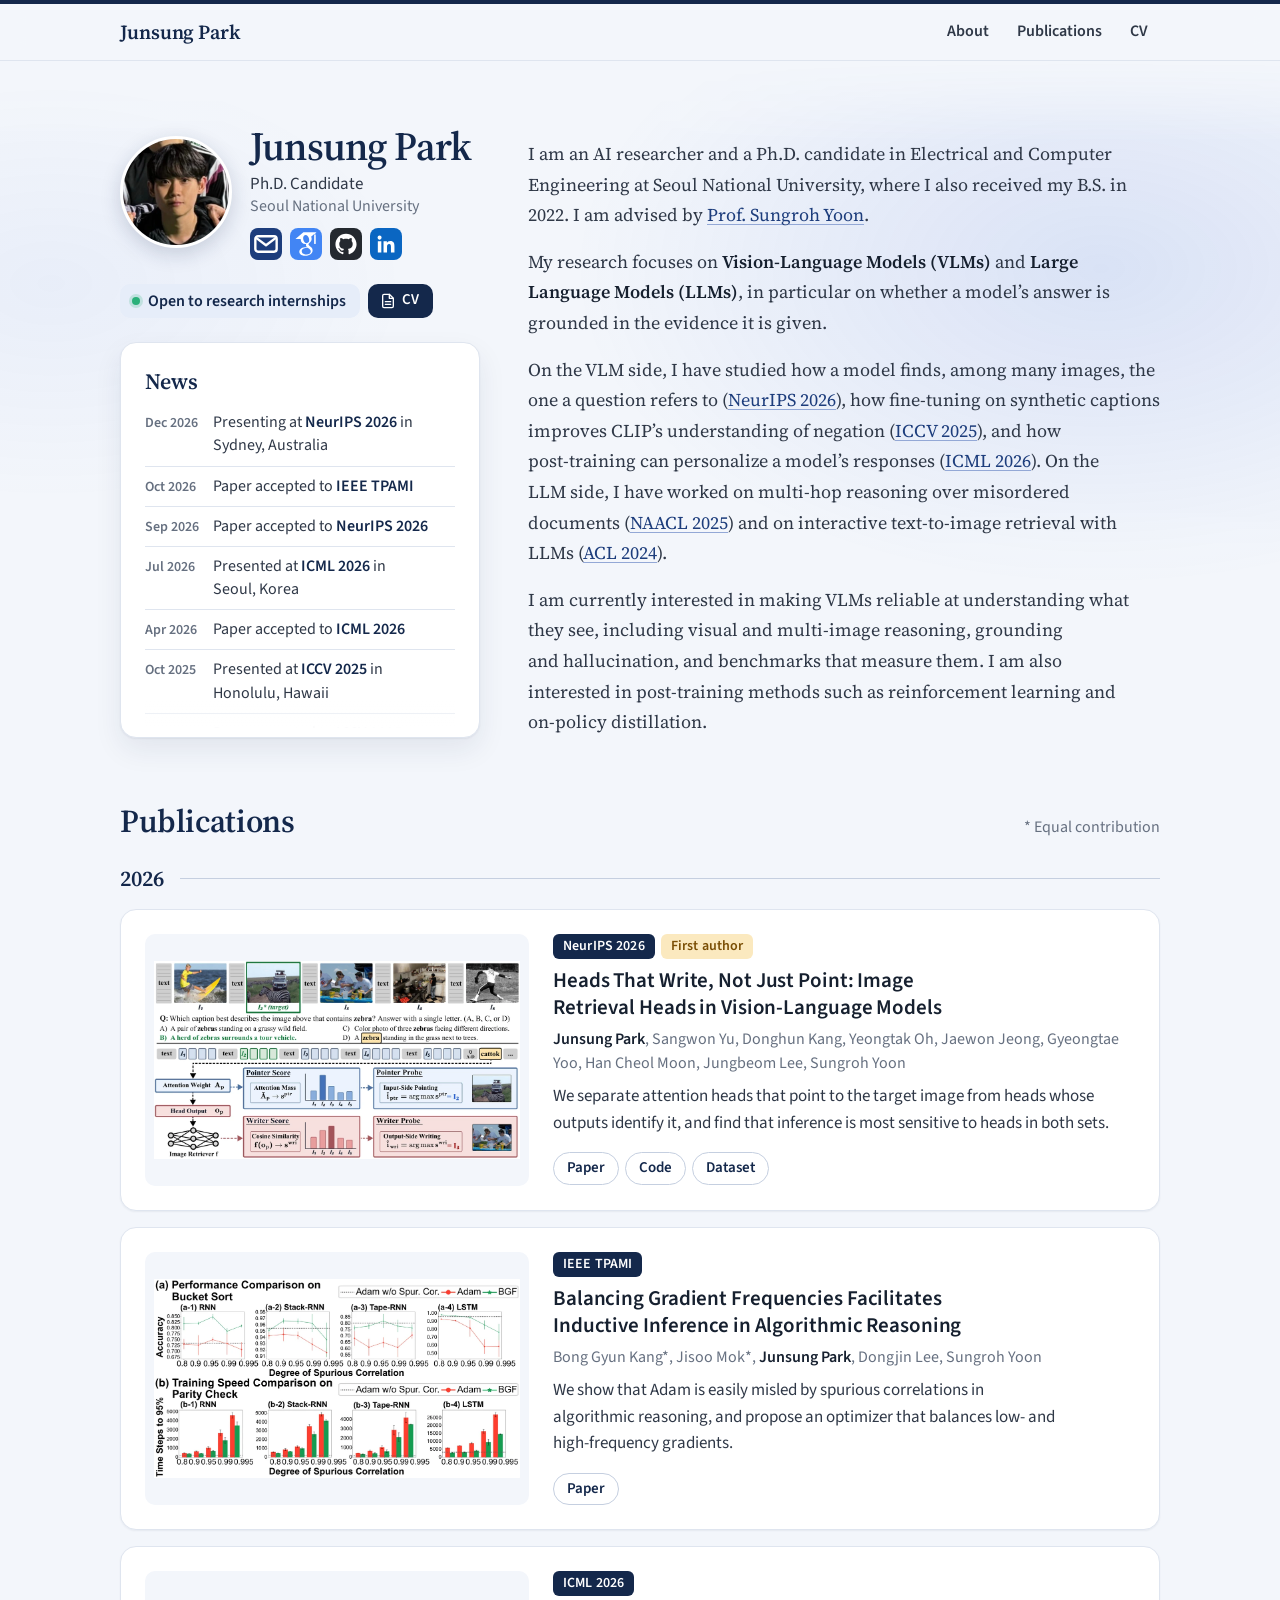
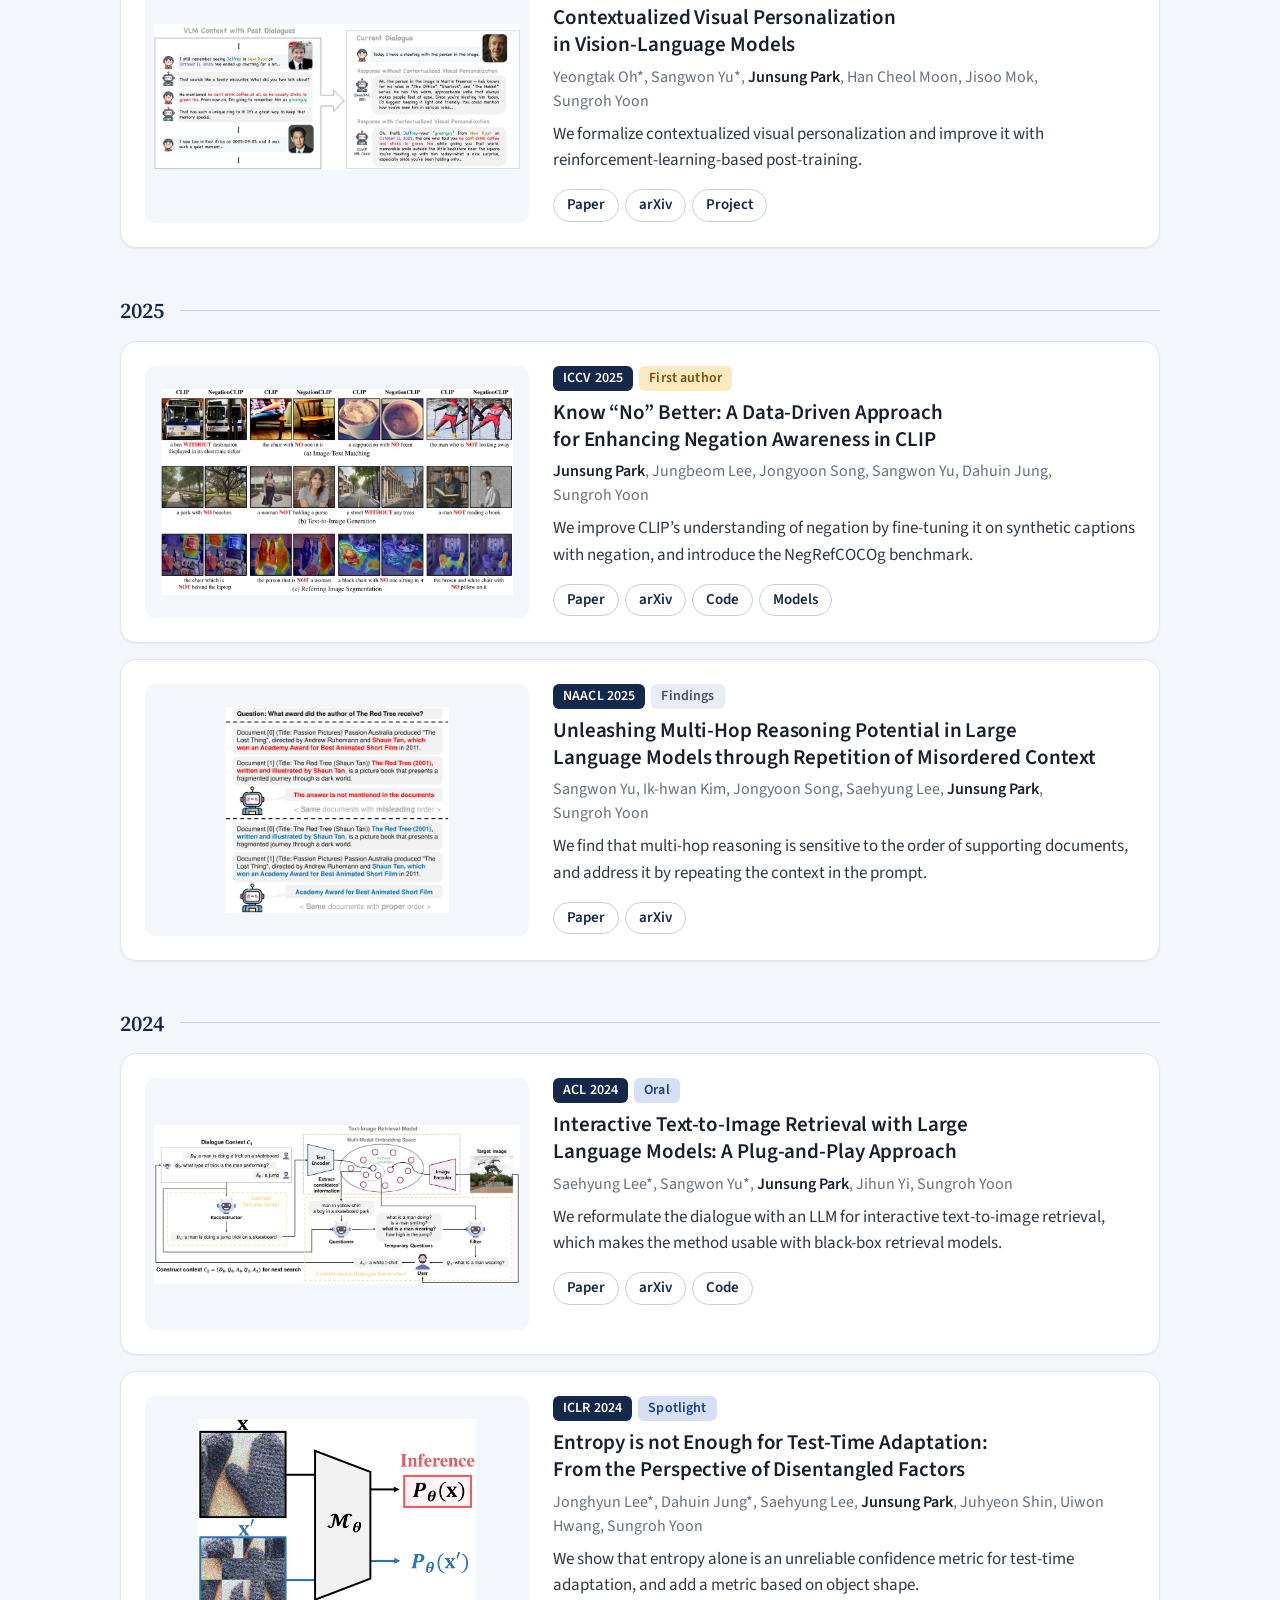
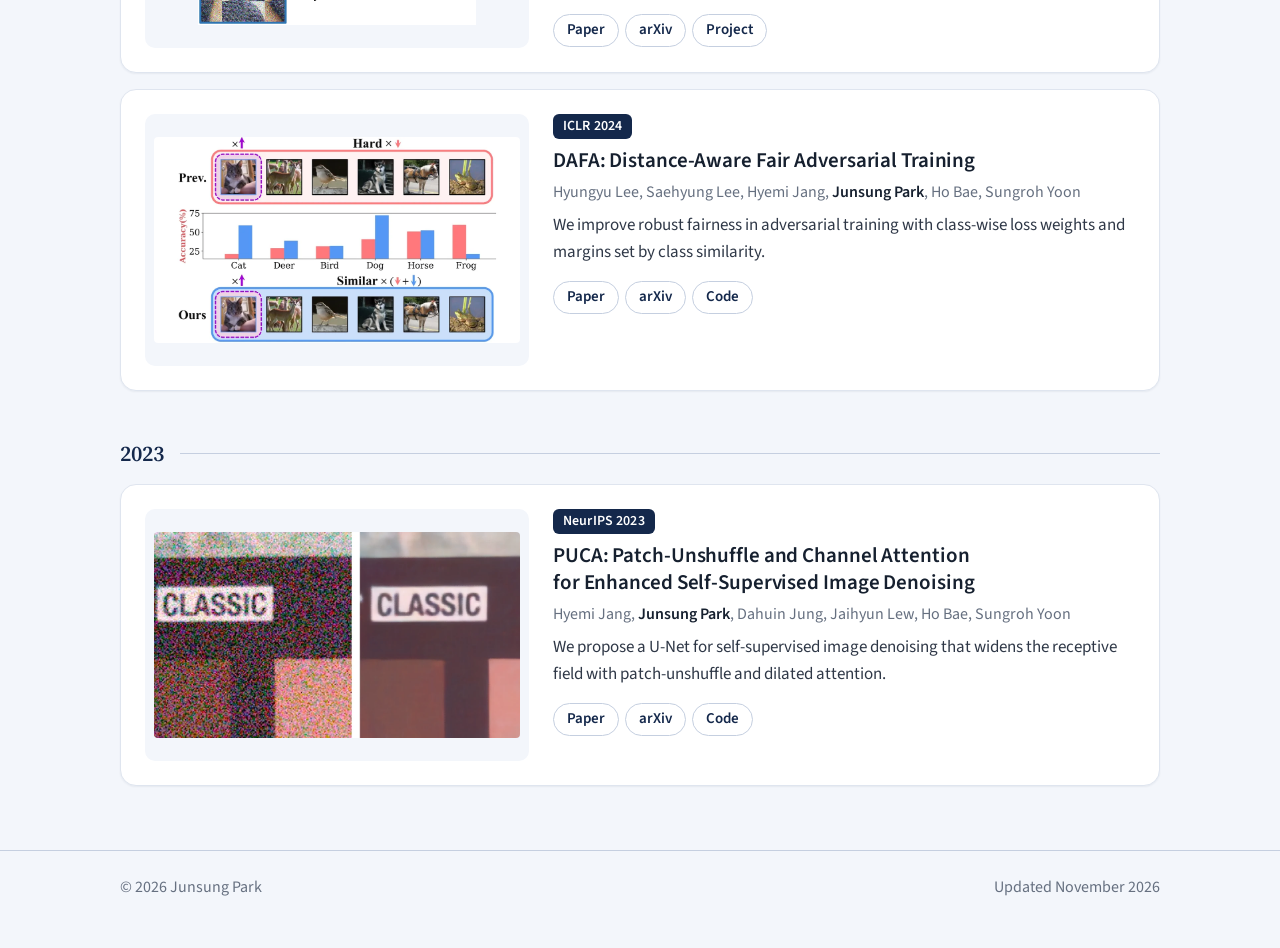
==== index.html @ d1e554f2 "Introduction one step smaller: 18px on wide screens, 17px on phones; first line kept on the name's b" ====
<!doctype html>
<html lang="en">
<head>
  <meta charset="utf-8">
  <meta name="viewport" content="width=device-width, initial-scale=1">
  <title>Junsung Park</title>
  <meta name="description" content="Junsung Park is an AI researcher and a Ph.D. candidate in Electrical and Computer Engineering at Seoul National University, working on Vision-Language Models and Large Language Models.">
  <meta name="author" content="Junsung Park">
  <link rel="canonical" href="https://parkquasar.github.io/">
  <meta property="og:type" content="profile">
  <meta property="og:title" content="Junsung Park">
  <meta property="og:description" content="AI researcher and Ph.D. candidate at Seoul National University. Research on Vision-Language Models and Large Language Models.">
  <meta property="og:url" content="https://parkquasar.github.io/">
  <meta property="og:image" content="https://parkquasar.github.io/assets/img/og-card.png">
  <meta property="og:image:width" content="1200">
  <meta property="og:image:height" content="630">
  <meta property="og:image:alt" content="Junsung Park, Ph.D. candidate at Seoul National University">
  <meta name="twitter:card" content="summary_large_image">
  <meta name="theme-color" content="#14284b">
  <link rel="icon" href="favicon.svg?v=b9212a78" type="image/svg+xml">
  <link rel="preload" href="assets/fonts/source-sans-3-latin-wght-normal.woff2" as="font" type="font/woff2" crossorigin>
  <link rel="preload" href="assets/fonts/source-serif-4-latin-opsz-normal.woff2" as="font" type="font/woff2" crossorigin>
  <link rel="stylesheet" href="assets/style.css?v=50fee3b8">
  <script type="application/ld+json">
  {
    "@context": "https://schema.org",
    "@type": "Person",
    "name": "Junsung Park",
    "url": "https://parkquasar.github.io/",
    "jobTitle": "Ph.D. Candidate",
    "affiliation": { "@type": "CollegeOrUniversity", "name": "Seoul National University" },
    "sameAs": [
      "https://scholar.google.com/citations?user=PTo1stcAAAAJ",
      "https://github.com/parkquasar",
      "https://www.linkedin.com/in/junsung-park-a59752308/",
      "https://huggingface.co/jerryray",
      "https://openreview.net/profile?id=~Junsung_Park1",
      "https://dblp.org/pid/01/791-1",
      "https://orcid.org/0009-0000-6612-0441",
      "https://www.semanticscholar.org/author/Junsung-Park/2258881923"
    ]
  }
  </script>
</head>
<body id="top">

<header class="nav">
  <div class="wrap">
    <a class="brand" href="#top">Junsung Park</a>
    <nav aria-label="Sections">
      <a class="opt" href="#about">About</a>
      <a href="#publications">Publications</a>
      <a href="Junsung_Park_CV.pdf?v=1fea61ca">CV</a>
    </nav>
  </div>
</header>

<main>

  <!-- ===== About ====================================================== -->
  <section class="hero" id="about">
    <div class="wrap">
      <div class="hero-grid">
        <div class="hero-head">
          <div class="ident">
            <img class="avatar" src="assets/img/profile.webp?v=9cd8c5c7" width="320" height="320" alt="Portrait of Junsung Park">
            <div>
              <h1>Junsung Park</h1>
              <p class="role">Ph.D. Candidate</p>
              <p class="dept">Seoul National University</p>
              <!-- Logos: Google Scholar from Academicons (SIL OFL 1.1), GitHub from Simple Icons (CC0),
                   LinkedIn from Font Awesome Free (CC BY 4.0). Each link is named by aria-label. -->
              <ul class="social">
                <li><a class="s-mail" href="mailto:jerryray@snu.ac.kr" aria-label="Email" title="jerryray@snu.ac.kr"><svg class="ln" viewBox="0 0 24 24" aria-hidden="true"><rect x="4" y="6.2" width="16" height="11.6" rx="2"/><path d="m4.6 7.4 7.4 5.5 7.4-5.5"/></svg></a></li>
                <li><a class="s-scholar" href="https://scholar.google.com/citations?user=PTo1stcAAAAJ" rel="me" aria-label="Google Scholar" title="Google Scholar"><svg viewBox="-68 -4 520 520" aria-hidden="true"><path d="M 343.8,106.7 V 79.4 L 363.5,64 H 149.6 L 20.5,176.3 h 85.7 c -0.2,2.1 -0.2,4 -0.2,6.2 0,20.8 7.2,38.1 21.7,51.9 14.5,13.8 32.3,20.6 53.3,20.6 4.9,0 9.8,-0.4 14.4,-1 -2.9,6.5 -4.4,12.5 -4.4,18.1 0,9.9 4.5,20.4 13.5,31.6 -39.2,2.7 -68.1,9.7 -86.4,21.2 -10.5,6.5 -19,14.7 -25.4,24.5 -6.4,9.9 -9.6,20.5 -9.6,32 0,9.6 2.1,18.3 6.2,26.1 4.2,7.7 9.6,14.1 16.3,19 6.7,5 14.5,9.1 23.2,12.5 8.7,3.3 17.4,5.7 26.1,7.1 8.6,1.3 17.2,2 25.7,2 13.5,0 27,-1.7 40.5,-5.2 13.6,-3.5 26.3,-8.6 38.2,-15.5 11.9,-6.8 21.5,-16.1 28.9,-27.7 7.4,-11.7 11.1,-24.8 11.1,-39.3 0,-11 -2.2,-21 -6.8,-30.1 -4.5,-9.1 -9.9,-16.5 -16.5,-22.3 -6.5,-5.8 -13,-11.2 -19.5,-16 -6.5,-4.8 -12,-9.8 -16.5,-14.8 -4.5,-5 -6.7,-10.1 -6.7,-15 0,-4.9 1.7,-9.7 5.2,-14.3 3.5,-4.6 7.7,-9 12.6,-13.3 4.9,-4.2 9.9,-9 14.8,-14.1 4.9,-5.1 9.1,-11.8 12.6,-20 3.5,-8.2 5.2,-17.4 5.2,-27.8 0,-13.5 -2.5,-24.5 -7.5,-33.3 -0.6,-1 -1.2,-1.8 -1.9,-3 l 56.9,-46.7 v 17.1 c -7.4,0.9 -6.6,5.3 -6.6,10.6 v 128.7 c 0,6 4.9,10.8 10.8,10.8 h 4 c 6,0 10.8,-4.9 10.8,-10.8 V 117.3 c 0,-5.3 0.8,-9.7 -6.6,-10.6 z M 236.4,329.1 c 1.1,0.8 3.7,2.8 7.7,6 4,3.2 6.8,5.7 8.3,7.4 1.4,1.7 3.6,4.2 6.4,7.5 2.8,3.4 4.7,6.3 5.7,8.7 1,2.5 2,5.5 3,8.9 1,3.4 1.5,7 1.5,10.6 0,17 -6.6,29.7 -19.7,37.9 -13.1,8.2 -28.8,12.3 -46.9,12.3 -9.2,0 -18.2,-1.1 -27.1,-3.2 -8.8,-2.1 -17.3,-5.3 -25.4,-9.6 -8.1,-4.3 -14.6,-10.2 -19.5,-17.8 -4.9,-7.6 -7.4,-16.4 -7.4,-26.2 0,-10.3 2.8,-19.3 8.4,-26.9 5.6,-7.6 12.9,-13.4 22,-17.3 9.1,-3.9 18.2,-6.7 27.6,-8.4 9.3,-1.7 18.8,-2.6 28.4,-2.6 4.5,0 7.9,0.3 10.4,0.7 0.5,0.2 3,2.1 7.7,5.6 4.7,3.5 7.6,5.6 8.8,6.4 z m -3.4,-100.6 c -7.4,8.9 -17.7,13.3 -31,13.3 -11.9,0 -22.3,-4.8 -31.3,-14.3 -9,-9.5 -15.4,-20.3 -19.3,-32.4 -3.9,-12.1 -5.9,-24 -5.9,-35.6 0,-13.7 3.6,-25.4 10.8,-35 7.2,-9.6 17.5,-14.5 30.9,-14.5 11.9,0 22.4,5 31.4,15.2 9.1,10.1 15.6,21.4 19.5,34 3.9,12.5 5.9,24.5 5.9,36 0,13.4 -3.7,24.6 -11.1,33.5 z"/></svg></a></li>
                <li><a class="s-github" href="https://github.com/parkquasar" rel="me" aria-label="GitHub" title="GitHub"><svg viewBox="-6.2 -6.2 36.4 36.4" aria-hidden="true"><path d="M12 .297c-6.63 0-12 5.373-12 12 0 5.303 3.438 9.8 8.205 11.385.6.113.82-.258.82-.577 0-.285-.01-1.04-.015-2.04-3.338.724-4.042-1.61-4.042-1.61C4.422 18.07 3.633 17.7 3.633 17.7c-1.087-.744.084-.729.084-.729 1.205.084 1.838 1.236 1.838 1.236 1.07 1.835 2.809 1.305 3.495.998.108-.776.417-1.305.76-1.605-2.665-.3-5.466-1.332-5.466-5.93 0-1.31.465-2.38 1.235-3.22-.135-.303-.54-1.523.105-3.176 0 0 1.005-.322 3.3 1.23.96-.267 1.98-.399 3-.405 1.02.006 2.04.138 3 .405 2.28-1.552 3.285-1.23 3.285-1.23.645 1.653.24 2.873.12 3.176.765.84 1.23 1.91 1.23 3.22 0 4.61-2.805 5.625-5.475 5.92.42.36.81 1.096.81 2.22 0 1.606-.015 2.896-.015 3.286 0 .315.21.69.825.57C20.565 22.092 24 17.592 24 12.297c0-6.627-5.373-12-12-12"/></svg></a></li>
                <li><a class="s-linkedin" href="https://www.linkedin.com/in/junsung-park-a59752308/" rel="me" aria-label="LinkedIn" title="LinkedIn"><svg viewBox="-200 -200 848 848" aria-hidden="true"><path d="M100.28 448H7.4V148.9h92.88zM53.79 108.1C24.09 108.1 0 83.5 0 53.8a53.79 53.79 0 0 1 107.58 0c0 29.7-24.1 54.3-53.79 54.3zM447.9 448h-92.68V302.4c0-34.7-.7-79.2-48.29-79.2-48.29 0-55.69 37.7-55.69 76.7V448h-92.78V148.9h89.08v40.8h1.3c12.4-23.5 42.69-48.3 87.88-48.3 94 0 111.28 61.9 111.28 142.3V448z"/></svg></a></li>
              </ul>
            </div>
          </div>
          <div class="status-row">
            <p class="status"><span class="dot" aria-hidden="true"></span><span>Open to research internships</span></p>
            <a class="cv-chip" href="Junsung_Park_CV.pdf?v=1fea61ca"><svg viewBox="0 0 24 24" aria-hidden="true"><path d="M14 2H6a2 2 0 0 0-2 2v16a2 2 0 0 0 2 2h12a2 2 0 0 0 2-2V8z"/><polyline points="14 2 14 8 20 8"/><line x1="16" y1="13" x2="8" y2="13"/><line x1="16" y1="17" x2="8" y2="17"/></svg>CV</a>
          </div>
        </div>

        <div class="bio">
          <p>I am an AI researcher and a Ph.D. candidate in Electrical and Computer Engineering at Seoul National University, where I also received my B.S. in 2022. I am advised by <a class="nb" href="https://data.snu.ac.kr/">Prof. Sungroh Yoon</a>.</p>
          <p>My research focuses on <strong><span class="nb">Vision-Language</span> Models (VLMs)</strong> and <strong>Large Language Models (LLMs)</strong>, in particular on whether a model&rsquo;s answer is grounded in the evidence it is given.</p>
          <p>On the VLM side, I have studied how a model finds, among many images, the one a question refers to <span class="nb">(<a href="#neurips2026">NeurIPS 2026</a>)</span>, how <span class="nb">fine-tuning</span> on synthetic captions improves CLIP&rsquo;s understanding of negation <span class="nb">(<a href="#iccv2025">ICCV 2025</a>)</span>, and how <span class="nb">post-training</span> can personalize a model&rsquo;s responses <span class="nb">(<a href="#icml2026">ICML 2026</a>)</span>. On the LLM side, I have worked on <span class="nb">multi-hop</span> reasoning over misordered documents <span class="nb">(<a href="#naacl2025">NAACL 2025</a>)</span> and on interactive <span class="nb">text-to-image</span> retrieval with LLMs <span class="nb">(<a href="#acl2024">ACL 2024</a>)</span>.</p>
          <p>I am currently interested in making VLMs reliable at understanding what they see, including visual and <span class="nb">multi-image</span> reasoning, grounding and hallucination, and benchmarks that measure them. I am also interested in <span class="nb">post-training</span> methods such as reinforcement learning and <span class="nb">on-policy</span> distillation.</p>
        </div>

        <aside class="side">
          <section class="card news" aria-labelledby="h-news">
            <h2 id="h-news">News</h2>
            <div class="scroller">
              <!-- Newest first. Venue names use &nbsp; so they stay on one line. From 768px the list
                   scrolls inside the card; below that it is shown in full, in one column. -->
              <ul>
                <li><time datetime="2026-12">Dec 2026</time><span>Presenting at <a href="#neurips2026">NeurIPS&nbsp;2026</a> in <span class="nb">Sydney, Australia</span></span></li>
                <li><time datetime="2026-10">Oct 2026</time><span>Paper accepted to <a href="#tpami2026">IEEE&nbsp;TPAMI</a></span></li>
                <li><time datetime="2026-09">Sep 2026</time><span>Paper accepted to <a href="#neurips2026">NeurIPS&nbsp;2026</a></span></li>
                <li><time datetime="2026-07">Jul 2026</time><span>Presented at <a href="#icml2026">ICML&nbsp;2026</a> in <span class="nb">Seoul, Korea</span></span></li>
                <li><time datetime="2026-04">Apr 2026</time><span>Paper accepted to <a href="#icml2026">ICML&nbsp;2026</a></span></li>
                <li><time datetime="2025-10">Oct 2025</time><span>Presented at <a href="#iccv2025">ICCV&nbsp;2025</a> in <span class="nb">Honolulu, Hawaii</span></span></li>
                <li><time datetime="2025-06">Jun 2025</time><span>Paper accepted to <a href="#iccv2025">ICCV&nbsp;2025</a></span></li>
                <li><time datetime="2025-01">Jan 2025</time><span>Paper accepted to <span class="nb"><a href="#naacl2025">NAACL&nbsp;2025</a> Findings</span></span></li>
                <li><time datetime="2024-05">May 2024</time><span>Paper accepted to <a href="#acl2024">ACL&nbsp;2024</a> <span class="nb">as an oral</span></span></li>
                <li><time datetime="2024-05">May 2024</time><span>Presented at <a href="#iclr2024">ICLR&nbsp;2024</a> in <span class="nb">Vienna, Austria</span></span></li>
                <li><time datetime="2024-01">Jan 2024</time><span>Two papers accepted to <a href="#iclr2024">ICLR&nbsp;2024</a>, one as a&nbsp;spotlight</span></li>
                <li><time datetime="2023-09">Sep 2023</time><span>Paper accepted to <a href="#neurips2023">NeurIPS&nbsp;2023</a></span></li>
              </ul>
            </div>
          </section>
        </aside>
      </div>
    </div>
  </section>

  <!-- ===== Publications ================================================ -->
  <!-- One article.pub card per paper, newest first. Mark first authorship with the "First author" tag. -->
  <section class="wrap block" id="publications" aria-labelledby="h-pubs">
    <div class="sec">
      <h2 id="h-pubs">Publications</h2>
      <div class="legend"><span>* Equal contribution</span></div>
    </div>

    <!-- Year labels are headings (level 3) with their own styling; paper titles are h4.
         Each card id is also used by links in the introduction and News. Only the first
         card's figure loads eagerly: when adding a paper at the top, move loading="lazy". -->
    <div class="year" role="heading" aria-level="3">2026</div>

    <article class="pub" id="neurips2026">
      <a class="thumb" href="assets/img/heads-full.webp?v=462a0821"><img src="assets/img/heads.webp?v=57a70921" width="1100" height="595" alt="Figure 1 of the paper: a multi-image question, the pointer score computed from a head's attention, and the writer score computed from the head's output. Opens the full-size figure."></a>
      <div>
        <div class="meta"><span class="venue">NeurIPS 2026</span><span class="tag first">First author</span></div>
        <h4><a href="https://arxiv.org/abs/2611.04903">Heads That Write, Not Just Point: Image Retrieval Heads in <span class="nb">Vision-Language</span> Models</a></h4>
        <p class="authors"><span class="me">Junsung Park</span>, Sangwon Yu, Donghun Kang, Yeongtak Oh, Jaewon Jeong, Gyeongtae Yoo, Han Cheol Moon, Jungbeom Lee, Sungroh Yoon</p>
        <p class="desc">We separate attention heads that point to the target image from heads whose outputs identify it, and find that inference is most sensitive to heads in both sets.</p>
        <ul class="links"><li><a href="https://arxiv.org/abs/2611.04903">Paper</a></li><li><a href="https://github.com/parkquasar/Image-Retrieval-Heads">Code</a></li><li><a href="https://huggingface.co/datasets/jerryray/ICIR-MCQ">Dataset</a></li></ul>
      </div>
    </article>
    <article class="pub" id="tpami2026">
      <a class="thumb" href="assets/img/bgf-full.webp?v=97511fa3"><img src="assets/img/bgf.webp?v=bac4239e" width="1100" height="599" loading="lazy" alt="Figure 1 of the paper: accuracy and training speed of Adam and the proposed optimizer as spurious correlation increases. Opens the full-size figure."></a>
      <div>
        <div class="meta"><span class="venue">IEEE TPAMI</span></div>
        <h4><a href="https://ieeexplore.ieee.org/document/11734045">Balancing Gradient Frequencies Facilitates Inductive Inference in Algorithmic Reasoning</a></h4>
        <p class="authors">Bong Gyun Kang*, Jisoo Mok*, <span class="me">Junsung Park</span>, Dongjin Lee, Sungroh Yoon</p>
        <p class="desc">We show that Adam is easily misled by spurious correlations in algorithmic reasoning, and propose an optimizer that balances low- and <span class="nb">high-frequency</span> gradients.</p>
        <ul class="links"><li><a href="https://ieeexplore.ieee.org/document/11734045">Paper</a></li></ul>
      </div>
    </article>
    <article class="pub" id="icml2026">
      <a class="thumb" href="assets/img/covip-full.webp?v=4ab65956"><img src="assets/img/covip.webp?v=1f22bce1" width="1100" height="438" loading="lazy" alt="Figure 1 of the paper: a vision-language model answering about a new image with and without contextualized visual personalization. Opens the full-size figure."></a>
      <div>
        <div class="meta"><span class="venue">ICML 2026</span></div>
        <h4><a href="https://proceedings.mlr.press/v306/oh26c.html">Contextualized Visual Personalization in <span class="nb">Vision-Language</span> Models</a></h4>
        <p class="authors">Yeongtak Oh*, Sangwon Yu*, <span class="me">Junsung Park</span>, Han Cheol Moon, Jisoo Mok, Sungroh Yoon</p>
        <p class="desc">We formalize contextualized visual personalization and improve it with <span class="nb">reinforcement-learning-based</span> <span class="nb">post-training</span>.</p>
        <ul class="links"><li><a href="https://proceedings.mlr.press/v306/oh26c.html">Paper</a></li><li><a href="https://arxiv.org/abs/2602.03454">arXiv</a></li><li><a href="https://oyt9306.github.io/covip.github.io/">Project</a></li></ul>
      </div>
    </article>

    <div class="year" role="heading" aria-level="3">2025</div>

    <article class="pub" id="iccv2025">
      <a class="thumb" href="assets/img/negationclip-full.webp?v=5c2f1232"><img src="assets/img/negationclip.webp?v=a908447a" width="1100" height="644" loading="lazy" alt="Figure 1 of the paper: CLIP and NegationCLIP on image-text matching, text-to-image generation, and referring image segmentation with negated prompts. Opens the full-size figure."></a>
      <div>
        <div class="meta"><span class="venue">ICCV 2025</span><span class="tag first">First author</span></div>
        <h4><a href="https://openaccess.thecvf.com/content/ICCV2025/html/Park_Know_No_Better_A_Data-Driven_Approach_for_Enhancing_Negation_Awareness_ICCV_2025_paper.html">Know &ldquo;No&rdquo; Better: A <span class="nb">Data-Driven</span> Approach for Enhancing Negation Awareness in CLIP</a></h4>
        <p class="authors"><span class="me">Junsung Park</span>, Jungbeom Lee, Jongyoon Song, Sangwon Yu, Dahuin Jung, Sungroh Yoon</p>
        <p class="desc">We improve CLIP&rsquo;s understanding of negation by <span class="nb">fine-tuning</span> it on synthetic captions with negation, and introduce the NegRefCOCOg benchmark.</p>
        <ul class="links"><li><a href="https://openaccess.thecvf.com/content/ICCV2025/html/Park_Know_No_Better_A_Data-Driven_Approach_for_Enhancing_Negation_Awareness_ICCV_2025_paper.html">Paper</a></li><li><a href="https://arxiv.org/abs/2501.10913">arXiv</a></li><li><a href="https://github.com/parkquasar/NegationCLIP">Code</a></li><li><a href="https://huggingface.co/jerryray/negationclip">Models</a></li></ul>
      </div>
    </article>
    <article class="pub" id="naacl2025">
      <a class="thumb" href="assets/img/core-full.webp?v=f82b4dc2"><img src="assets/img/core.webp?v=ca9d0289" width="1100" height="1007" loading="lazy" alt="Figure 1 of the paper: the same supporting documents lead to a wrong answer in a misleading order and to the right answer in the proper order. Opens the full-size figure."></a>
      <div>
        <div class="meta"><span class="venue">NAACL 2025</span><span class="tag">Findings</span></div>
        <h4><a href="https://aclanthology.org/2025.findings-naacl.360/">Unleashing <span class="nb">Multi-Hop</span> Reasoning Potential in Large Language Models through Repetition of Misordered Context</a></h4>
        <p class="authors">Sangwon Yu, Ik-hwan Kim, Jongyoon Song, Saehyung Lee, <span class="me">Junsung Park</span>, Sungroh Yoon</p>
        <p class="desc">We find that <span class="nb">multi-hop</span> reasoning is sensitive to the order of supporting documents, and address it by repeating the context in the prompt.</p>
        <ul class="links"><li><a href="https://aclanthology.org/2025.findings-naacl.360/">Paper</a></li><li><a href="https://arxiv.org/abs/2410.07103">arXiv</a></li></ul>
      </div>
    </article>

    <div class="year" role="heading" aria-level="3">2024</div>

    <article class="pub" id="acl2024">
      <a class="thumb" href="assets/img/plugir-full.webp?v=d1bf8436"><img src="assets/img/plugir.webp?v=5f0a03a7" width="1100" height="479" loading="lazy" alt="Figure 1 of the paper: the PlugIR framework, in which an LLM reformulates the dialogue and asks questions to refine retrieval. Opens the full-size figure."></a>
      <div>
        <div class="meta"><span class="venue">ACL 2024</span><span class="tag honor">Oral</span></div>
        <h4><a href="https://aclanthology.org/2024.acl-long.46/">Interactive <span class="nb">Text-to-Image</span> Retrieval with Large Language Models: A <span class="nb">Plug-and-Play</span> Approach</a></h4>
        <p class="authors">Saehyung Lee*, Sangwon Yu*, <span class="me">Junsung Park</span>, Jihun Yi, Sungroh Yoon</p>
        <p class="desc">We reformulate the dialogue with an LLM for interactive <span class="nb">text-to-image</span> retrieval, which makes the method usable with <span class="nb">black-box</span> retrieval models.</p>
        <ul class="links"><li><a href="https://aclanthology.org/2024.acl-long.46/">Paper</a></li><li><a href="https://arxiv.org/abs/2406.03411">arXiv</a></li><li><a href="https://github.com/Saehyung-Lee/PlugIR">Code</a></li></ul>
      </div>
    </article>
    <article class="pub" id="iclr2024">
      <a class="thumb" href="assets/img/deyo-full.webp?v=2c50f9b2"><img src="assets/img/crops/deyo.webp?v=54743f99" width="1100" height="813" loading="lazy" alt="Part of Figure 4 of the paper, the method overview: an image and its patch-shuffled version go through the model, and the method compares the two predictions. Opens the full-size figure."></a>
      <div>
        <div class="meta"><span class="venue">ICLR 2024</span><span class="tag honor">Spotlight</span></div>
        <h4><a href="https://proceedings.iclr.cc/paper_files/paper/2024/hash/cd0665986c1e9c15f6569ac944bcf88a-Abstract-Conference.html">Entropy is not Enough for <span class="nb">Test-Time</span> Adaptation: From the Perspective of Disentangled Factors</a></h4>
        <p class="authors">Jonghyun Lee*, Dahuin Jung*, Saehyung Lee, <span class="me">Junsung Park</span>, Juhyeon Shin, Uiwon Hwang, Sungroh Yoon</p>
        <p class="desc">We show that entropy alone is an unreliable confidence metric for <span class="nb">test-time</span> adaptation, and add a metric based on object shape.</p>
        <ul class="links"><li><a href="https://proceedings.iclr.cc/paper_files/paper/2024/hash/cd0665986c1e9c15f6569ac944bcf88a-Abstract-Conference.html">Paper</a></li><li><a href="https://arxiv.org/abs/2403.07366">arXiv</a></li><li><a href="https://whitesnowdrop.github.io/DeYO/">Project</a></li></ul>
      </div>
    </article>
    <article class="pub" id="iclr2024-dafa">
      <a class="thumb" href="assets/img/dafa-full.webp?v=72c06c72"><img src="assets/img/crops/dafa.webp?v=46a577b1" width="1100" height="619" loading="lazy" alt="Part of Figure 1 of the paper: a previous approach and DAFA compared on similar classes. Opens the full-size figure."></a>
      <div>
        <div class="meta"><span class="venue">ICLR 2024</span></div>
        <h4><a href="https://proceedings.iclr.cc/paper_files/paper/2024/hash/7bd4a7d0e6773072c2e3c77b11d93065-Abstract-Conference.html">DAFA: <span class="nb">Distance-Aware</span> Fair Adversarial Training</a></h4>
        <p class="authors">Hyungyu Lee, Saehyung Lee, Hyemi Jang, <span class="me">Junsung Park</span>, Ho Bae, Sungroh Yoon</p>
        <p class="desc">We improve robust fairness in adversarial training with <span class="nb">class-wise</span> loss weights and margins set by class similarity.</p>
        <ul class="links"><li><a href="https://proceedings.iclr.cc/paper_files/paper/2024/hash/7bd4a7d0e6773072c2e3c77b11d93065-Abstract-Conference.html">Paper</a></li><li><a href="https://arxiv.org/abs/2401.12532">arXiv</a></li><li><a href="https://github.com/rucy74/DAFA">Code</a></li></ul>
      </div>
    </article>

    <div class="year" role="heading" aria-level="3">2023</div>

    <article class="pub" id="neurips2023">
      <a class="thumb" href="assets/img/puca-full.webp?v=56450649"><img src="assets/img/crops/puca.webp?v=b874ea13" width="1100" height="619" loading="lazy" alt="A noisy image crop and the same crop denoised by PUCA. Opens the full-size figure."></a>
      <div>
        <div class="meta"><span class="venue">NeurIPS 2023</span></div>
        <h4><a href="https://proceedings.neurips.cc/paper_files/paper/2023/hash/3d226fb8fbd6ee6ec70d0427f1319707-Abstract-Conference.html">PUCA: <span class="nb">Patch-Unshuffle</span> and Channel Attention for Enhanced <span class="nb">Self-Supervised</span> Image Denoising</a></h4>
        <p class="authors">Hyemi Jang, <span class="me">Junsung Park</span>, Dahuin Jung, Jaihyun Lew, Ho Bae, Sungroh Yoon</p>
        <p class="desc">We propose a <span class="nb">U-Net</span> for <span class="nb">self-supervised</span> image denoising that widens the receptive field with <span class="nb">patch-unshuffle</span> and dilated attention.</p>
        <ul class="links"><li><a href="https://proceedings.neurips.cc/paper_files/paper/2023/hash/3d226fb8fbd6ee6ec70d0427f1319707-Abstract-Conference.html">Paper</a></li><li><a href="https://arxiv.org/abs/2310.10088">arXiv</a></li><li><a href="https://github.com/HyemiEsme/PUCA">Code</a></li></ul>
      </div>
    </article>
  </section>

</main>

<footer>
  <div class="wrap">
    <span>&copy; 2026 Junsung Park</span>
    <span>Updated November 2026</span>
  </div>
</footer>

</body>
</html>
---- assets/style.css ----
/* Junsung Park, personal page. Plain CSS, no build step.

   Type: Source Serif 4 for prose (name, headings, introduction), Source Sans 3 for
   everything else. Weights 400 / 600.
   Colour: pale blue paper with white cards; navy for structure (bar, name, headings,
   venue tags, CV button); cobalt for interaction; amber marks first-author papers; the
   logo tiles under the name keep their brands' colours.
   Spacing steps (rem): 0.25 0.5 0.75 1 1.5 2 3 4.
   Note: .wrap carries the side padding and is combined with other classes, so those
   classes must set padding-top / padding-bottom only, never the padding shorthand. */

@font-face {
  font-family: "Source Sans 3";
  font-style: normal;
  font-weight: 200 900;
  font-display: swap;
  src: url("fonts/source-sans-3-latin-wght-normal.woff2") format("woff2");
}
@font-face {
  font-family: "Source Sans 3";
  font-style: italic;
  font-weight: 200 900;
  font-display: swap;
  src: url("fonts/source-sans-3-latin-wght-italic.woff2") format("woff2");
}
@font-face {
  font-family: "Source Serif 4";
  font-style: normal;
  font-weight: 200 900;
  font-display: swap;
  src: url("fonts/source-serif-4-latin-opsz-normal.woff2") format("woff2");
}

:root {
  --navy: #14284b;
  --navy-2: #1d3d7c;
  --cobalt: #2f5fd6;

  --paper: #f3f6fb;
  --surface: #ffffff;
  --tint: #e6edf9;
  --tint-2: #d5e0f5;
  --line: #dfe5ef;
  --line-strong: #c5cfe0;

  --ink: #16202f;
  --text: #2f3847;
  --body: #4b5361;
  --muted: #667080;

  --amber-ink: #7a4e05;
  --amber-bg: #fbe9bf;
  --green: #2bb07a;

  --serif: "Source Serif 4", "Source Serif Pro", Georgia, "Times New Roman", serif;
  --sans: "Source Sans 3", "Source Sans Pro", system-ui, -apple-system, "Segoe UI", Roboto, "Helvetica Neue", Arial, sans-serif;
  --shadow-sm: 0 1px 2px rgba(20, 40, 75, 0.06);
  --shadow: 0 1px 2px rgba(20, 40, 75, 0.06), 0 12px 28px rgba(20, 40, 75, 0.08);
  color-scheme: light;
}

*,
*::before,
*::after { box-sizing: border-box; }

html { -webkit-text-size-adjust: 100%; text-size-adjust: 100%; scroll-behavior: smooth; }

body {
  margin: 0;
  background: var(--paper);
  color: var(--body);
  font-family: var(--sans);
  font-size: 1.0625rem;
  line-height: 1.6;
  font-optical-sizing: auto;
  -webkit-font-smoothing: antialiased;
  text-rendering: optimizeLegibility;
}

h1, h2, h3, h4, p, ul { margin: 0; padding: 0; }
ul { list-style: none; }
img { display: block; max-width: 100%; }
a { color: inherit; text-decoration: none; }
a:focus-visible { outline: 2px solid var(--cobalt); outline-offset: 3px; border-radius: 4px; }
::selection { background: var(--tint-2); }
.nb { white-space: nowrap; }
/* In-page jumps land just below the sticky top bar (3.5rem + 4px top rule + 1px bottom rule).
   Sections hide part of their own top padding, so nothing of the section above shows. */
:root { --nav-h: calc(3.5rem + 5px); }
[id] { scroll-margin-top: calc(var(--nav-h) + 1.5rem); }
.pub { scroll-margin-top: calc(var(--nav-h) + 1rem); } /* = the gap between cards */
#publications { scroll-margin-top: calc(var(--nav-h) - 2rem); }
.pub:target { border-color: var(--cobalt); box-shadow: 0 0 0 3px rgba(47, 95, 214, 0.18), var(--shadow); }

.wrap { max-width: 68rem; margin: 0 auto; padding-left: 1.5rem; padding-right: 1.5rem; }

/* ---- Top bar ------------------------------------------------------- */
.nav {
  position: sticky;
  top: 0;
  z-index: 20;
  border-top: 4px solid var(--navy);
  border-bottom: 1px solid var(--line);
  background: rgba(243, 246, 251, 0.88);
  -webkit-backdrop-filter: saturate(160%) blur(12px);
  backdrop-filter: saturate(160%) blur(12px);
}
.nav .wrap { display: flex; align-items: center; justify-content: space-between; gap: 1rem; height: 3.5rem; }
.brand { color: var(--navy); font-family: var(--serif); font-size: 1.25rem; font-weight: 600; letter-spacing: -0.005em; white-space: nowrap; }
.nav nav { display: flex; align-items: center; gap: 0.25rem; }
.nav nav a {
  padding: 0.375rem 0.75rem;
  border-radius: 8px;
  color: var(--text);
  font-size: 1rem;
  font-weight: 600;
  transition: background-color 0.15s ease, color 0.15s ease;
}
.nav nav a:hover { background: var(--tint); color: var(--navy); }

/* ---- Hero ---------------------------------------------------------- */
.hero { position: relative; padding-top: 4rem; }
.hero::before { /* soft blue wash behind the top of the page */
  content: "";
  position: absolute;
  inset: 0 0 -4rem 0;
  z-index: -1;
  background:
    radial-gradient(50rem 30rem at 86% 28%, rgba(47, 95, 214, 0.13), transparent 66%),
    radial-gradient(36rem 22rem at 4% 30%, rgba(47, 95, 214, 0.05), transparent 62%);
  -webkit-mask-image: linear-gradient(transparent, #000 5rem, #000 58%, transparent);
  mask-image: linear-gradient(transparent, #000 5rem, #000 58%, transparent);
  pointer-events: none;
}
.hero-grid { /* profile column (photo, name, links, News) | introduction */
  display: grid;
  grid-template-columns: 22.5rem minmax(0, 1fr);
  grid-template-areas: "head bio" "news bio";
  grid-template-rows: auto 1fr;
  column-gap: 3rem;
  row-gap: 1.5rem; /* the profile column keeps one 24px rhythm: logos, bar, News */
}
.hero-head { grid-area: head; }
/* The News card is out of flow, so the introduction sets the height and the card ends level
   with its last line. min-height keeps a usable card if the introduction gets shorter. */
.side { position: relative; grid-area: news; min-height: 14rem; }
.bio { grid-area: bio; }

.ident { display: flex; align-items: center; gap: 1.75rem; }
.ident > div { min-width: 0; } /* a long address wraps instead of widening the column */
.avatar {
  flex: none;
  width: 7.5rem;
  height: 7.5rem;
  border: 3px solid #fff;
  border-radius: 50%;
  background: var(--tint-2);
  object-fit: cover;
  box-shadow: 0 6px 20px rgba(20, 40, 75, 0.18);
}
h1 {
  color: var(--navy);
  font-family: var(--serif);
  font-size: clamp(2.5rem, 6.4vw, 3.5rem);
  font-weight: 600;
  line-height: 1.05;
  letter-spacing: -0.02em;
}
.role { margin-top: 0.5rem; color: var(--text); font-size: 1.1875rem; line-height: 1.4; }
.dept { color: var(--muted); font-size: 1.0625rem; line-height: 1.4; }
/* Logo links under the name: brand-coloured tiles, white marks. */
.social { display: flex; flex-wrap: wrap; gap: 0.5rem; margin-top: 0.625rem; }
.social a {
  display: grid;
  place-items: center;
  width: 2rem;
  height: 2rem;
  border-radius: 8px;
  color: #fff;
  transition: transform 0.15s ease, box-shadow 0.15s ease;
}
.social a:hover { transform: translateY(-1px); box-shadow: 0 6px 14px rgba(20, 40, 75, 0.24); }
.social svg { width: 100%; height: 100%; fill: currentColor; }
.social svg.ln { fill: none; stroke: currentColor; stroke-width: 1.8; stroke-linecap: round; stroke-linejoin: round; }
.s-mail { background: var(--navy-2); }
.s-scholar { background: #4285f4; }
.s-github { background: #24292f; }
.s-linkedin { background: #0a66c2; }

/* Status label and CV button side by side, equal height. Filled tint = label, navy = button. */
.status-row { display: flex; flex-wrap: wrap; align-items: stretch; gap: 0.5rem; margin-top: 1.5rem; }
.status {
  display: flex;
  align-items: center;
  gap: 0.5rem;
  min-width: 0;
  padding: 0.3125rem 0.875rem 0.3125rem 0.75rem;
  border-radius: 10px;
  background: var(--tint);
  color: var(--navy);
  font-size: 1rem;
  font-weight: 600;
  line-height: 1.5;
}
.status .dot { flex: none; width: 0.5rem; height: 0.5rem; border-radius: 50%; background: var(--green); box-shadow: 0 0 0 3px rgba(43, 176, 122, 0.2); }
.cv-chip {
  display: inline-flex;
  flex: none;
  align-items: center;
  gap: 0.375rem;
  padding: 0 0.875rem 0 0.75rem;
  border-radius: 10px;
  background: var(--navy);
  color: #fff;
  font-size: 0.9375rem;
  font-weight: 600;
  line-height: 1.5;
  transition: background-color 0.15s ease;
}
.cv-chip:hover { background: var(--cobalt); }
.cv-chip svg { width: 1rem; height: 1rem; fill: none; stroke: currentColor; stroke-width: 2; stroke-linecap: round; stroke-linejoin: round; }

.bio p {
  color: var(--text);
  font-family: var(--serif);
  font-size: 1.125rem;
  line-height: 1.7;
  text-wrap: pretty;
}
.bio p + p { margin-top: 1rem; }
.bio strong { color: var(--ink); font-weight: 600; }
.bio a {
  color: var(--navy-2);
  text-decoration: underline;
  text-decoration-color: #93a8d6;
  text-decoration-thickness: 1px;
  text-underline-offset: 3px;
  transition: color 0.15s ease, text-decoration-color 0.15s ease;
}
.bio a:hover { color: var(--cobalt); text-decoration-color: var(--cobalt); }

/* Side column: news. The list scrolls inside the card. A fade at the bottom shows there is
   more; where the browser supports scroll-driven animation, it clears at the end of the list
   and a matching fade appears at the top once the list has moved. */
.side .news { position: absolute; inset: 0; display: flex; flex-direction: column; padding-bottom: 0.25rem; }
.news .scroller {
  position: relative;
  flex: 1;
  min-height: 0;
  margin-top: 0.5rem;
  overflow-y: auto;
  scrollbar-width: thin;
  scrollbar-color: var(--line-strong) transparent;
}
.news .scroller::before,
.news .scroller::after {
  content: "";
  position: sticky;
  z-index: 1;
  display: block;
  height: 2rem;
  pointer-events: none;
}
.news .scroller::before { top: 0; margin-bottom: -2rem; background: linear-gradient(var(--surface), rgba(255, 255, 255, 0)); opacity: 0; }
.news .scroller::after { bottom: 0; margin-top: -2rem; background: linear-gradient(rgba(255, 255, 255, 0), var(--surface) 85%); }
.news .scroller ul { padding-bottom: 1.5rem; } /* the last item can scroll clear of the fade */
.news a { scroll-margin-block: 2rem; } /* keyboard focus stops short of the fades */
@supports (animation-timeline: scroll()) {
  .news .scroller::before { animation: news-fade-in linear both; animation-timeline: scroll(nearest); animation-range: 0 1.5rem; }
  .news .scroller::after { animation: news-fade-out linear both; animation-timeline: scroll(nearest); animation-range: calc(100% - 1.5rem) 100%; }
}
@keyframes news-fade-in { from { opacity: 0; } to { opacity: 1; } }
@keyframes news-fade-out { from { opacity: 1; } to { opacity: 0; } }
.card {
  padding: 1.5rem;
  border: 1px solid var(--line);
  border-radius: 16px;
  background: var(--surface);
  box-shadow: var(--shadow);
}
.card h2 {
  color: var(--navy);
  font-family: var(--serif);
  font-size: 1.375rem;
  font-weight: 600;
  line-height: 1.3;
}
.news li {
  display: grid;
  grid-template-columns: 4rem minmax(0, 1fr);
  column-gap: 0.75rem;
  align-items: baseline;
  padding: 0.5rem 0;
  color: var(--text);
  font-size: 1rem;
  line-height: 1.45;
}
.news li + li { border-top: 1px solid var(--line); }
.news time { color: var(--muted); font-size: 0.875rem; font-weight: 600; font-variant-numeric: tabular-nums; white-space: nowrap; }
.news a { color: var(--navy); font-weight: 600; transition: color 0.15s ease; }
.news li > span { overflow-wrap: anywhere; }
.news a:hover { color: var(--cobalt); text-decoration: underline; text-underline-offset: 3px; }

/* ---- Publications -------------------------------------------------- */
.block { padding-top: 4rem; }
.sec { display: flex; flex-wrap: wrap; align-items: baseline; justify-content: space-between; gap: 0.25rem 1.5rem; margin-bottom: 1.5rem; }
.sec h2 {
  color: var(--navy);
  font-family: var(--serif);
  font-size: 2rem;
  font-weight: 600;
  line-height: 1.2;
  letter-spacing: -0.012em;
}
.legend { display: flex; flex-wrap: wrap; align-items: center; gap: 0.25rem 1.5rem; color: var(--muted); font-size: 1rem; }

.year {
  display: flex;
  align-items: center;
  gap: 1rem;
  margin: 3rem 0 1rem;
  color: var(--navy);
  font-family: var(--serif);
  font-size: 1.375rem;
  font-weight: 600;
  font-variant-numeric: tabular-nums;
  line-height: 1.3;
}
.year::after { content: ""; flex: 1; height: 1px; background: var(--line-strong); }
.sec + .year { margin-top: 0; }

.pub {
  display: grid;
  grid-template-columns: 24rem minmax(0, 1fr);
  grid-template-rows: minmax(15.75rem, auto); /* every card at least as tall as the longest text block */
  gap: 1.5rem;
  align-items: stretch;
  padding: 1.5rem;
  border: 1px solid var(--line);
  border-radius: 16px;
  background: var(--surface);
  box-shadow: var(--shadow-sm);
  transition: box-shadow 0.2s ease, border-color 0.2s ease;
}
.pub + .pub { margin-top: 1rem; }
.pub > div:only-child { grid-column: 1 / -1; } /* a paper without a figure uses the full width */
.pub:not(:has(> .thumb)) { grid-template-rows: auto; } /* and is only as tall as its text */
.pub:hover { border-color: var(--line-strong); box-shadow: var(--shadow); }

.thumb {
  display: flex;
  align-items: center;
  justify-content: center;
  padding: 0.5rem;
  border: 1px solid transparent;
  border-radius: 10px;
  background: var(--paper);
  cursor: zoom-in;
  transition: border-color 0.15s ease, box-shadow 0.15s ease;
}
.thumb img { width: 100%; height: auto; aspect-ratio: 16 / 9; border-radius: 4px; object-fit: contain; }
a.thumb:hover { border-color: var(--cobalt); box-shadow: 0 6px 18px rgba(47, 95, 214, 0.16); }

.meta { display: flex; flex-wrap: wrap; align-items: center; gap: 0.375rem; }
.venue,
.tag { padding: 0.125rem 0.625rem; border-radius: 6px; font-size: 0.875rem; font-weight: 600; line-height: 1.5; letter-spacing: 0.01em; }
.venue { background: var(--navy); color: #fff; }
.tag { background: #e9edf3; color: #465064; }
.tag.first { background: var(--amber-bg); color: var(--amber-ink); }
.tag.honor { background: var(--tint-2); color: var(--navy-2); }

.pub h4 {
  margin-top: 0.5rem;
  color: var(--ink);
  font-size: 1.3125rem;
  font-weight: 600;
  line-height: 1.3;
  letter-spacing: -0.005em;
  text-wrap: balance;
}
.pub h4 a { transition: color 0.15s ease; }
.pub h4 a:hover { color: var(--cobalt); }
.authors { margin-top: 0.375rem; color: var(--muted); font-size: 1rem; line-height: 1.5; text-wrap: pretty; }
.authors .me { color: var(--ink); font-weight: 600; white-space: nowrap; }
.desc { margin-top: 0.5rem; color: var(--text); font-size: 1.0625rem; line-height: 1.55; text-wrap: pretty; }

.links { display: flex; flex-wrap: wrap; gap: 0.375rem; margin-top: 1rem; }
.links a {
  display: inline-block;
  padding: 0.25rem 0.8125rem;
  border: 1px solid var(--line-strong);
  border-radius: 999px;
  background: #fff;
  color: var(--navy);
  font-size: 0.9375rem;
  font-weight: 600;
  line-height: 1.5;
  transition: background-color 0.15s ease, border-color 0.15s ease, color 0.15s ease;
}
.links a:hover { border-color: var(--navy); background: var(--navy); color: #fff; }

/* ---- Footer -------------------------------------------------------- */
footer { margin-top: 4rem; border-top: 1px solid var(--line-strong); color: var(--muted); font-size: 1rem; }
footer .wrap { display: flex; flex-wrap: wrap; justify-content: space-between; gap: 0.25rem 1.5rem; padding-top: 1.5rem; padding-bottom: 3rem; }

/* ---- Below 70rem: narrower figures; figure boxes keep their 16:9 size ---- */
@media (max-width: 70rem) {
  .pub { grid-template-columns: 20rem minmax(0, 1fr); grid-template-rows: auto; }
  .thumb { align-self: start; }
}
/* ---- From 768px: a compact name block in the profile column -------- */
@media (min-width: 48rem) {
  .ident { gap: 1.125rem; }
  .avatar { width: 7rem; height: 7rem; }
  h1 { font-size: 2.5rem; white-space: nowrap; } /* about 6px to spare beside the photo; Safari's metrics are slightly wider */
  .role { margin-top: 0.375rem; font-size: 1.0625rem; line-height: 1.35; }
  .dept { font-size: 1rem; line-height: 1.35; }
  .news li { grid-template-columns: 3.625rem minmax(0, 1fr); column-gap: 0.625rem; }
  .bio { margin-top: 0.875rem; } /* first line on the name's baseline */
}
/* 768 to 1023px (a half-width browser window): the same layout, a size smaller. */
@media (min-width: 48rem) and (max-width: 63.98rem) {
  .hero { padding-top: 3rem; }
  .hero-grid { grid-template-columns: 19.5rem minmax(0, 1fr); column-gap: 2rem; }
  .ident { gap: 0.875rem; }
  .avatar { width: 5.75rem; height: 5.75rem; }
  h1 { font-size: 2.125rem; }
  .role { font-size: 1rem; }
  .dept { font-size: 0.9375rem; }
  .status { font-size: 0.9375rem; }
  .bio p { font-size: 1.0625rem; }
  .bio { margin-top: 0.5625rem; } /* first line on the name's baseline */
  .side .card { padding: 1.25rem; }
  .news li { grid-template-columns: 3.375rem minmax(0, 1fr); column-gap: 0.5rem; font-size: 0.9375rem; }
}
/* 1024 to 1120px: a little less gutter so the introduction keeps about 60 characters a line. */
@media (min-width: 64rem) and (max-width: 70rem) {
  .hero-grid { column-gap: 2.5rem; }
}

/* ---- Below 768px: News moves under the introduction, in full -------- */
@media (max-width: 47.98rem) {
  .hero-grid { grid-template-columns: minmax(0, 1fr); grid-template-areas: "head" "bio" "news"; grid-template-rows: none; row-gap: 2rem; }
  .side { min-height: 0; }
  .side .news { position: static; padding-bottom: 1rem; }
  .news .scroller { overflow: visible; }
  .news .scroller::before,
  .news .scroller::after { display: none; }
  .news .scroller ul { padding-bottom: 0; }
}

@media (max-width: 62rem) {
  .pub { grid-template-columns: 16rem minmax(0, 1fr); grid-template-rows: auto; gap: 1.25rem; padding: 1.25rem; align-items: start; }
}

/* ---- Narrow -------------------------------------------------------- */
@media (max-width: 46rem) {
  .wrap { padding-left: 1.25rem; padding-right: 1.25rem; }
  .nav nav a { padding: 0.375rem 0.5rem; }
  .nav nav a.opt { display: none; }
  .hero { padding-top: 2rem; }
  .ident { gap: 1rem; }
  .avatar { width: 6rem; height: 6rem; }
  .role { font-size: 1.0625rem; }
  .status { font-size: 0.9375rem; }
  .bio p { font-size: 1.0625rem; text-wrap: wrap; } /* "pretty" leaves ragged last lines at this width */
  .block { padding-top: 3rem; }
  #publications { scroll-margin-top: calc(var(--nav-h) - 1.5rem); }
  .sec h2 { font-size: 1.75rem; }
  .pub { grid-template-columns: 12.5rem minmax(0, 1fr); gap: 1rem; padding: 1rem; }
  .pub h4 { font-size: 1.1875rem; }
}


/* ---- Phones: figure above the text --------------------------------- */
@media (max-width: 38rem) {
  .pub { grid-template-columns: minmax(0, 1fr); }
}
@media (max-width: 30rem) { /* the photo stays beside the name, a little smaller */
  .ident { gap: 0.875rem; }
  .avatar { width: 5rem; height: 5rem; }
  h1 { font-size: 2.125rem; }
}
@media (max-width: 22rem) { /* very narrow phones: the status stays on one line */
  h1 { font-size: 1.875rem; }
  .status { gap: 0.375rem; padding-left: 0.625rem; padding-right: 0.75rem; font-size: 0.875rem; }
  .cv-chip { padding-left: 0.75rem; padding-right: 0.75rem; }
  .cv-chip svg { display: none; }
}

@media (prefers-reduced-motion: reduce) {
  html { scroll-behavior: auto; }
  * { transition: none !important; }
}

@media print {
  body { background: #fff; }
  .nav { position: static; }
  .hero::before { display: none; }
  .pub, .card { box-shadow: none; }
  .pub { break-inside: avoid; }
  .side .news { position: static; }
  .news .scroller { overflow: visible; }
  .news .scroller::before,
  .news .scroller::after { display: none; }
}
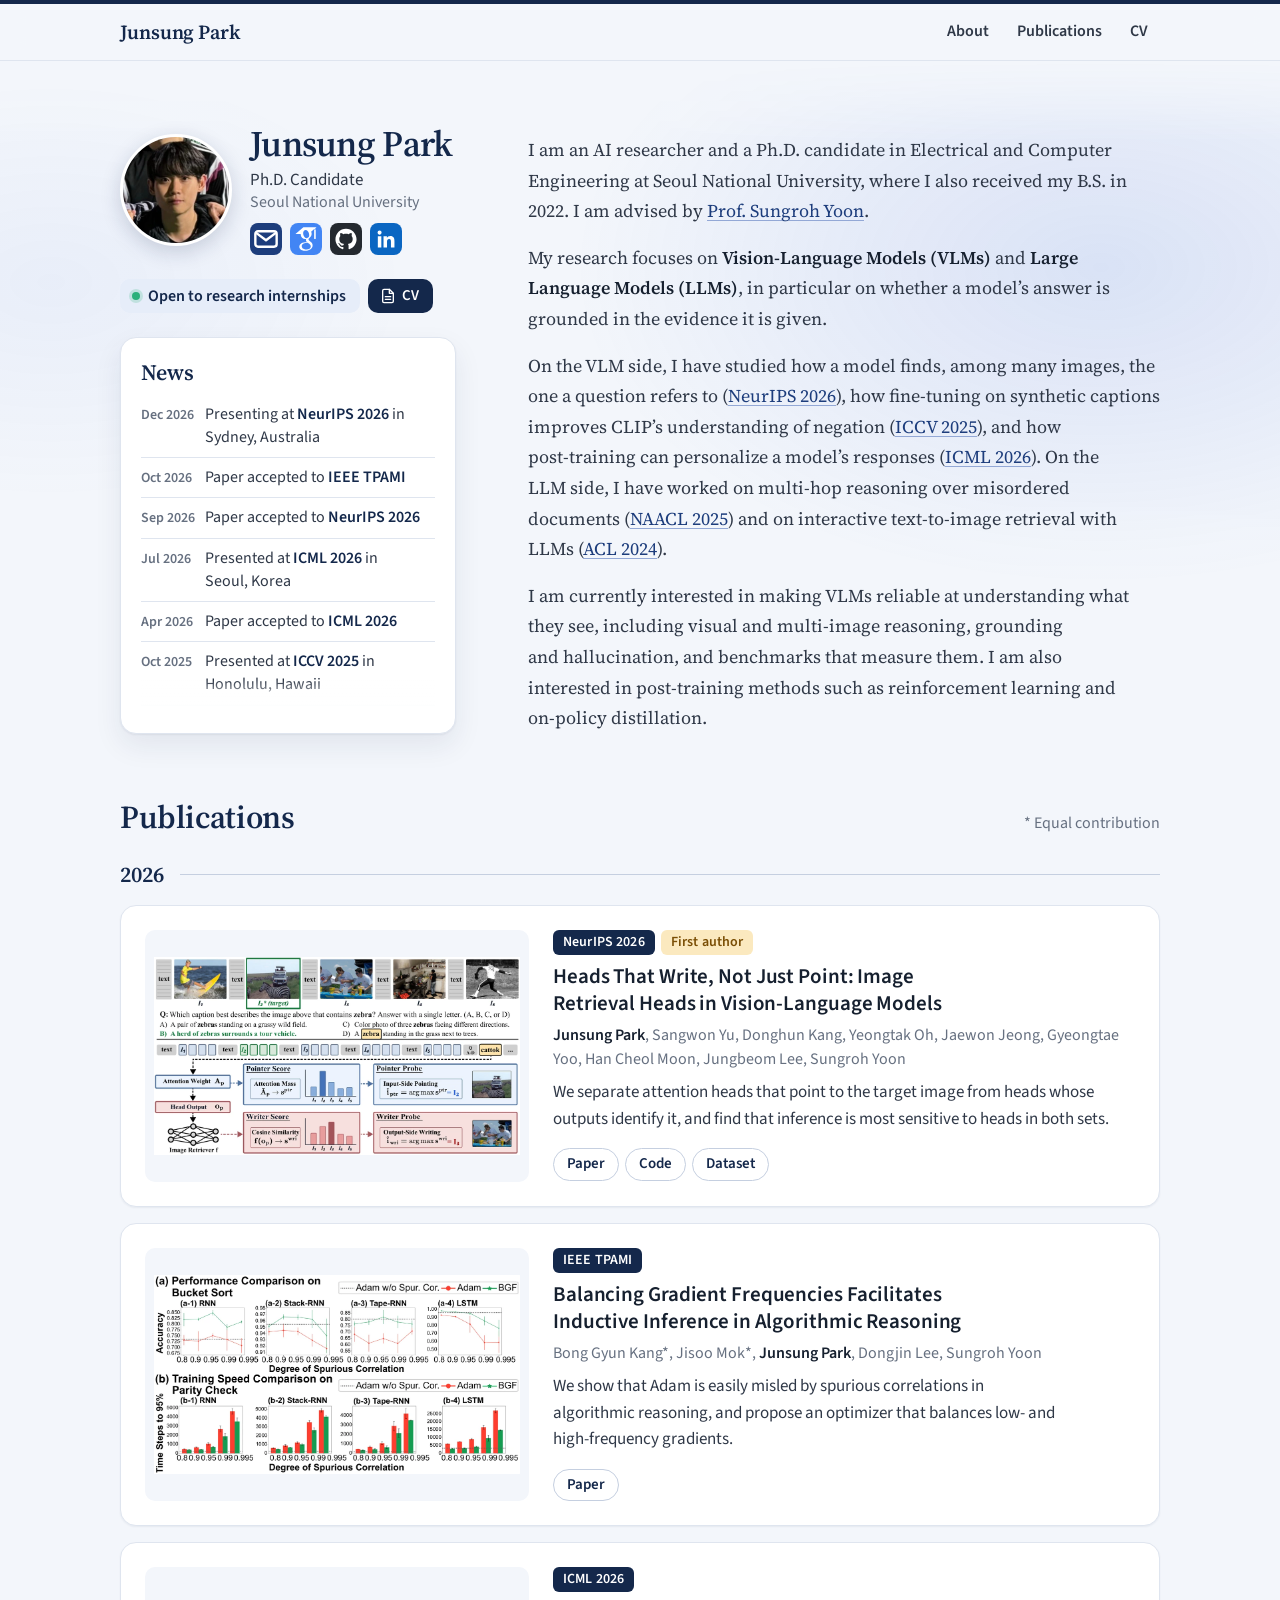
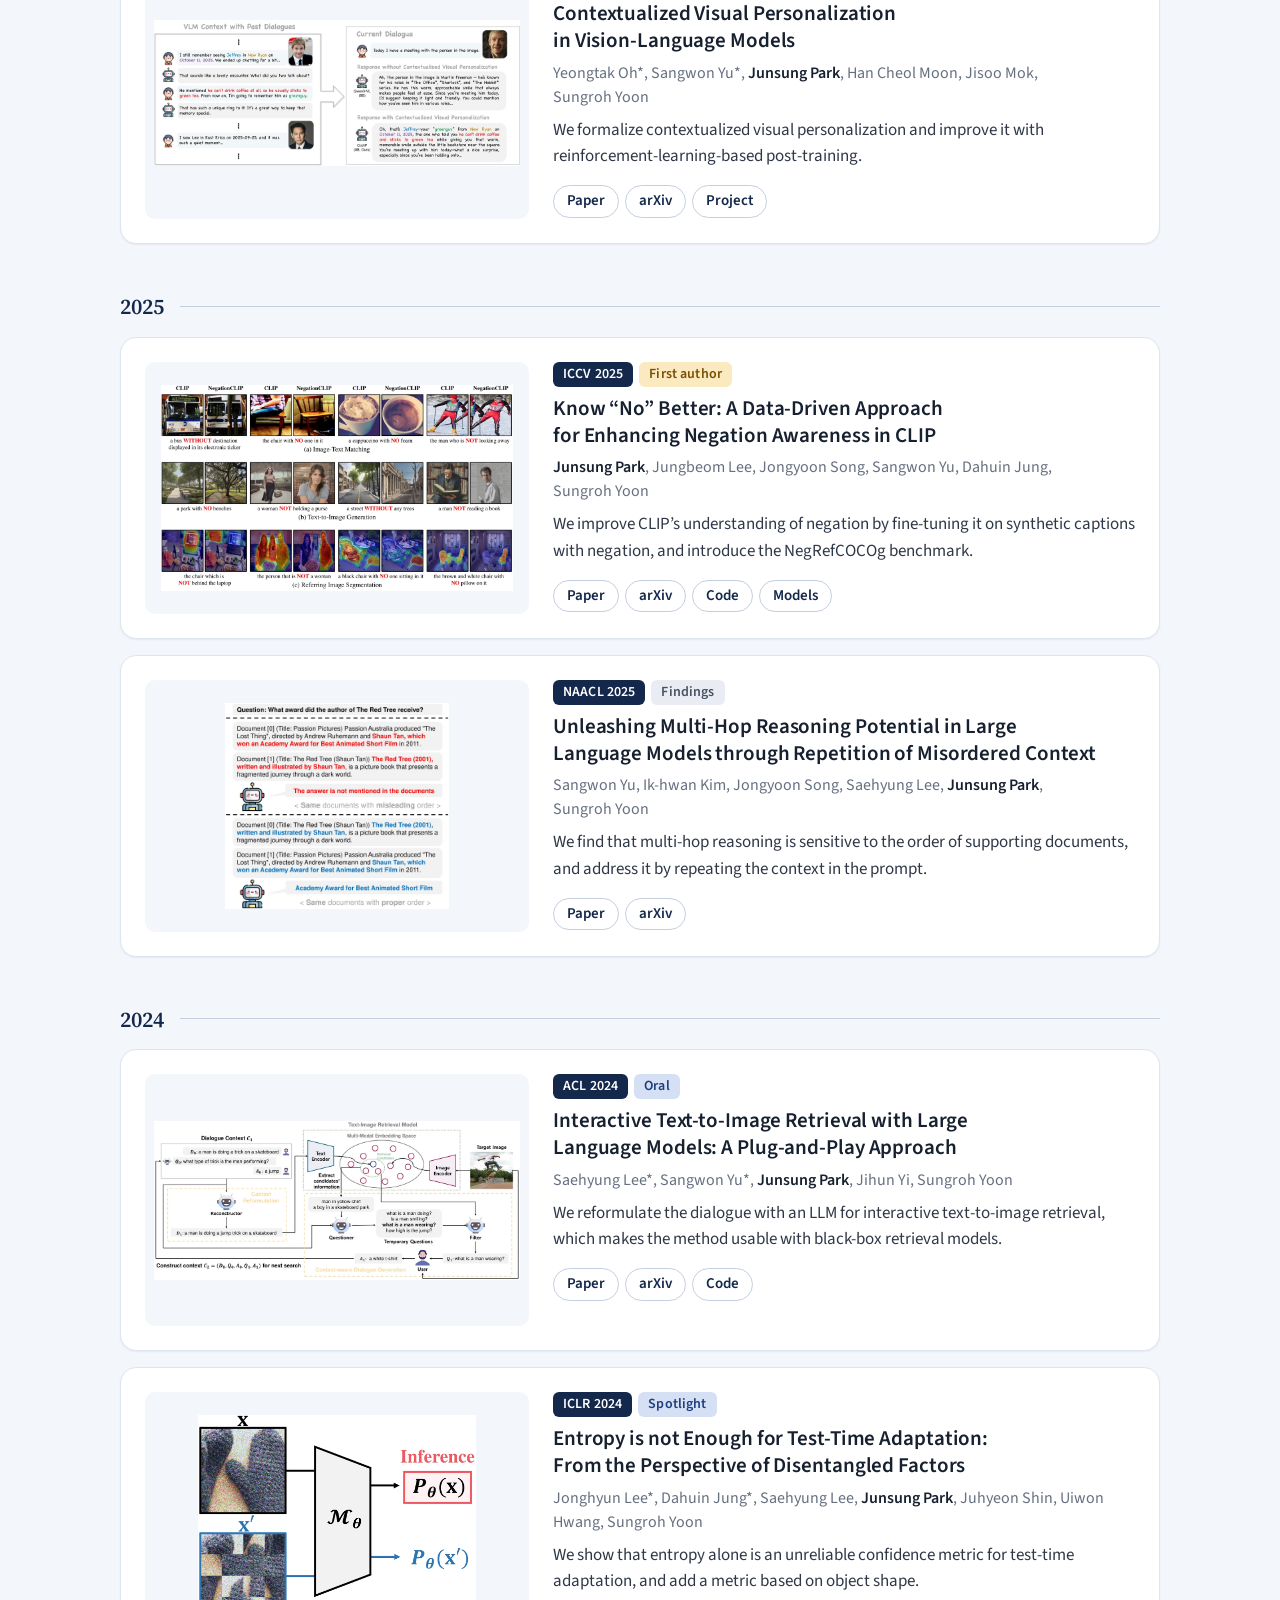
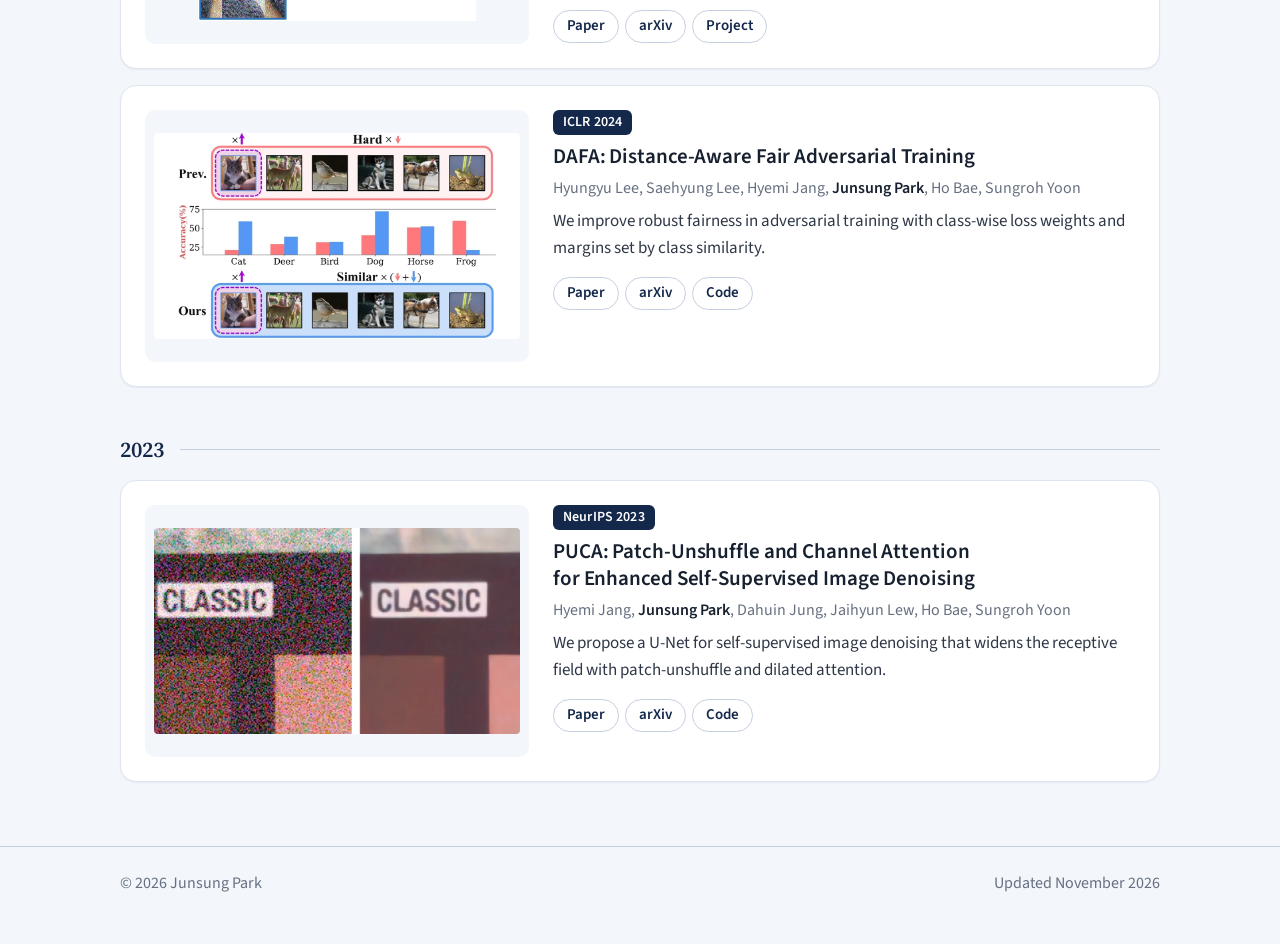
==== commit 4b1c0d2e: "Name at 36px; from 500 to 767px the name, links and status sit beside the photo; News card as wide a" ====
--- a/index.html
+++ b/index.html
@@ -20,7 +20,7 @@
   <link rel="icon" href="favicon.svg?v=b9212a78" type="image/svg+xml">
   <link rel="preload" href="assets/fonts/source-sans-3-latin-wght-normal.woff2" as="font" type="font/woff2" crossorigin>
   <link rel="preload" href="assets/fonts/source-serif-4-latin-opsz-normal.woff2" as="font" type="font/woff2" crossorigin>
-  <link rel="stylesheet" href="assets/style.css?v=50fee3b8">
+  <link rel="stylesheet" href="assets/style.css?v=063a862b">
   <script type="application/ld+json">
   {
     "@context": "https://schema.org",
--- a/assets/style.css
+++ b/assets/style.css
@@ -134,10 +134,10 @@
 }
 .hero-grid { /* profile column (photo, name, links, News) | introduction */
   display: grid;
-  grid-template-columns: 22.5rem minmax(0, 1fr);
+  grid-template-columns: 21rem minmax(0, 1fr); /* as wide as the photo and name, so News lines up with the name */
   grid-template-areas: "head bio" "news bio";
   grid-template-rows: auto 1fr;
-  column-gap: 3rem;
+  column-gap: 4.5rem;
   row-gap: 1.5rem; /* the profile column keeps one 24px rhythm: logos, bar, News */
 }
 .hero-head { grid-area: head; }
@@ -161,7 +161,7 @@
 h1 {
   color: var(--navy);
   font-family: var(--serif);
-  font-size: clamp(2.5rem, 6.4vw, 3.5rem);
+  font-size: 2.25rem; /* twice the introduction's size */
   font-weight: 600;
   line-height: 1.05;
   letter-spacing: -0.02em;
@@ -412,11 +412,12 @@
 @media (min-width: 48rem) {
   .ident { gap: 1.125rem; }
   .avatar { width: 7rem; height: 7rem; }
-  h1 { font-size: 2.5rem; white-space: nowrap; } /* about 6px to spare beside the photo; Safari's metrics are slightly wider */
+  h1 { white-space: nowrap; } /* about 5px to spare beside the photo; Safari's metrics are slightly wider */
   .role { margin-top: 0.375rem; font-size: 1.0625rem; line-height: 1.35; }
   .dept { font-size: 1rem; line-height: 1.35; }
-  .news li { grid-template-columns: 3.625rem minmax(0, 1fr); column-gap: 0.625rem; }
-  .bio { margin-top: 0.875rem; } /* first line on the name's baseline */
+  .side .card { padding: 1.25rem; }
+  .news li { grid-template-columns: 3.5rem minmax(0, 1fr); column-gap: 0.5rem; } /* "Paper accepted to NeurIPS 2026" stays on one line */
+  .bio { margin-top: 0.625rem; } /* first line on the name's baseline */
 }
 /* 768 to 1023px (a half-width browser window): the same layout, a size smaller. */
 @media (min-width: 48rem) and (max-width: 63.98rem) {
@@ -430,12 +431,11 @@
   .status { font-size: 0.9375rem; }
   .bio p { font-size: 1.0625rem; }
   .bio { margin-top: 0.5625rem; } /* first line on the name's baseline */
-  .side .card { padding: 1.25rem; }
   .news li { grid-template-columns: 3.375rem minmax(0, 1fr); column-gap: 0.5rem; font-size: 0.9375rem; }
 }
 /* 1024 to 1120px: a little less gutter so the introduction keeps about 60 characters a line. */
 @media (min-width: 64rem) and (max-width: 70rem) {
-  .hero-grid { column-gap: 2.5rem; }
+  .hero-grid { column-gap: 4rem; }
 }
 
 /* ---- Below 768px: News moves under the introduction, in full -------- */
@@ -488,6 +488,27 @@
   .cv-chip svg { display: none; }
 }
 
+/* ---- 500 to 767px: everything beside the photo ------------------------
+   The name block and the status row are laid out on one grid with the photo, so the head is
+   not a narrow block at the left edge. Below 500px they do not fit beside the photo. */
+@media (min-width: 31.25rem) and (max-width: 47.98rem) {
+  .hero-head { display: grid; grid-template-columns: auto minmax(0, 1fr); column-gap: 1.25rem; align-items: center; }
+  .ident, .ident > div { display: contents; }
+  .avatar { grid-column: 1; grid-row: 1 / span 5; width: 7rem; height: 7rem; }
+  .hero-head h1 { grid-column: 2; grid-row: 1; }
+  .role { grid-column: 2; grid-row: 2; }
+  .dept { grid-column: 2; grid-row: 3; }
+  .social { grid-column: 2; grid-row: 4; }
+  .status-row { grid-column: 2; grid-row: 5; margin-top: 0.625rem; }
+}
+/* From 680px the logos and the status share one row (it needs about 470px beside the photo). */
+@media (min-width: 42.5rem) and (max-width: 47.98rem) {
+  .hero-head { grid-template-columns: auto auto minmax(0, 1fr); }
+  .avatar { grid-row: 1 / span 4; }
+  .hero-head h1, .role, .dept { grid-column: 2 / -1; }
+  .status-row { grid-column: 3; grid-row: 4; margin-left: 1rem; }
+}
+
 @media (prefers-reduced-motion: reduce) {
   html { scroll-behavior: auto; }
   * { transition: none !important; }
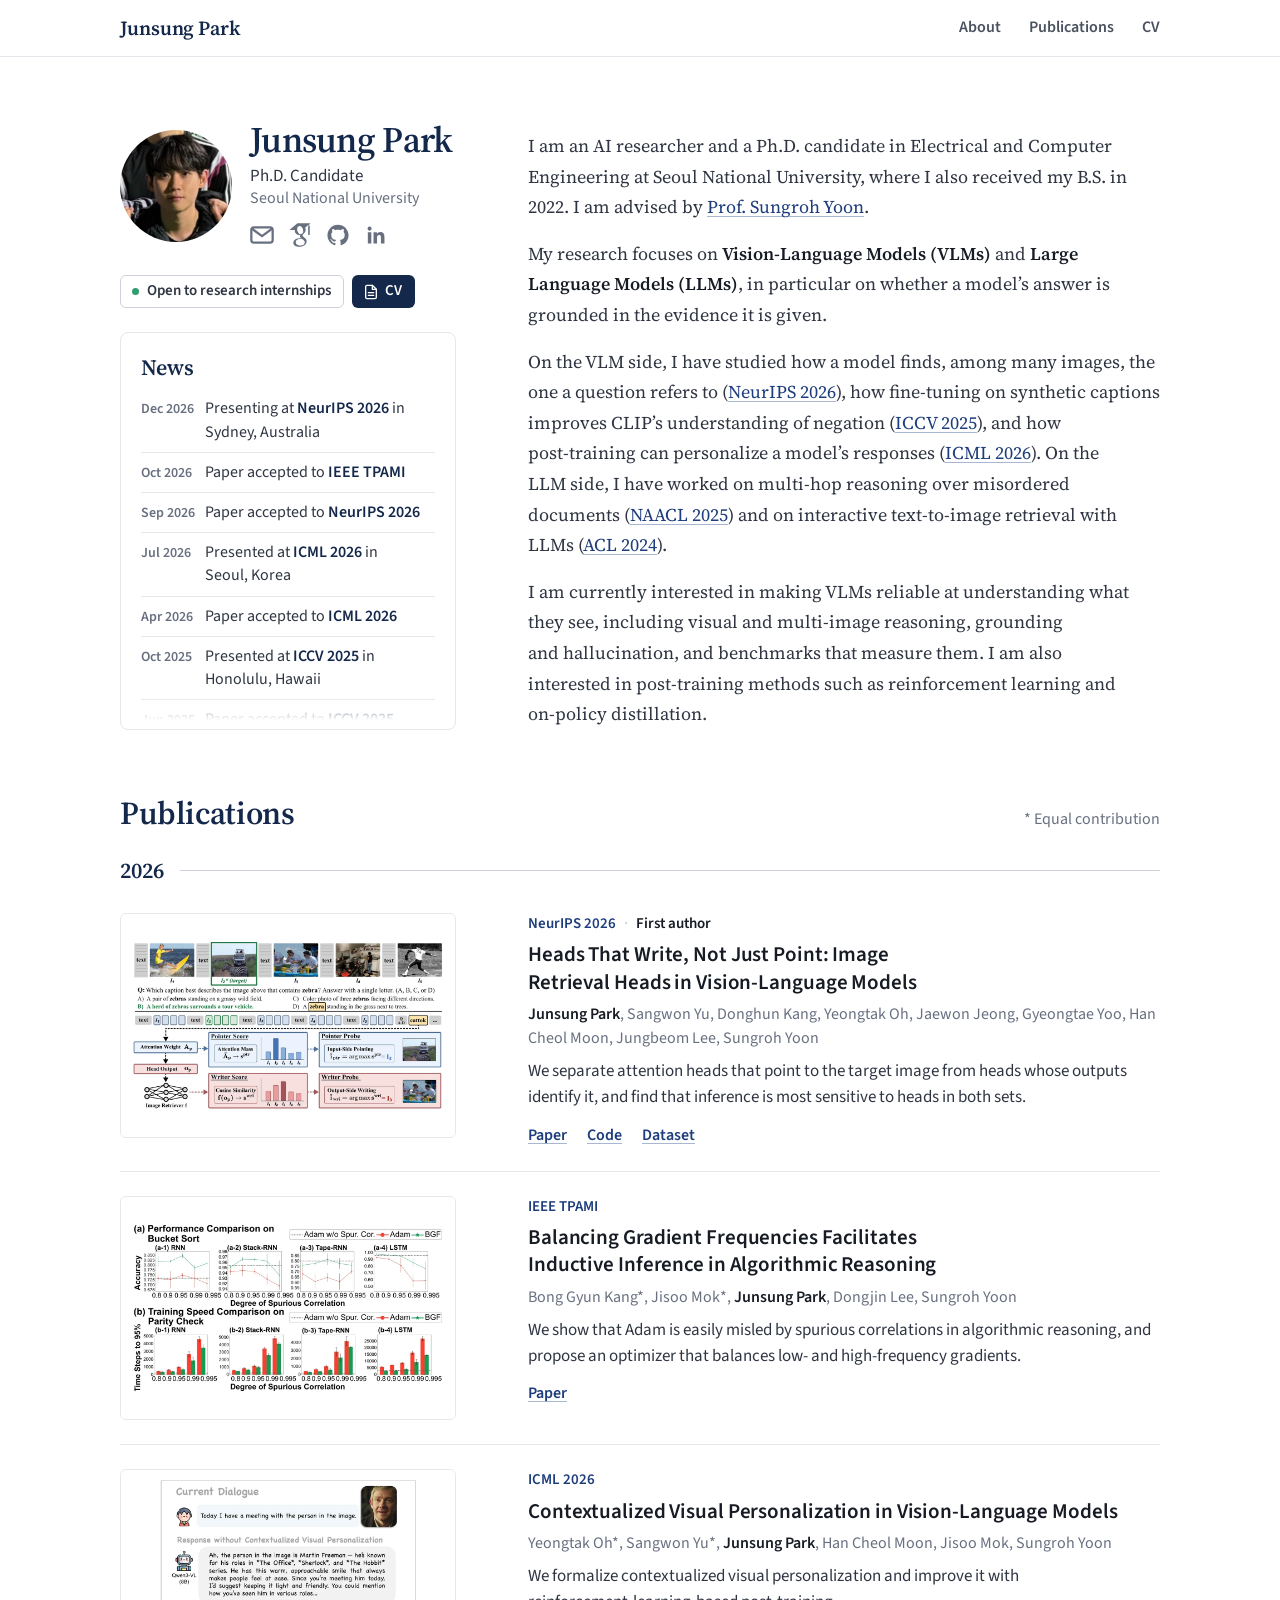
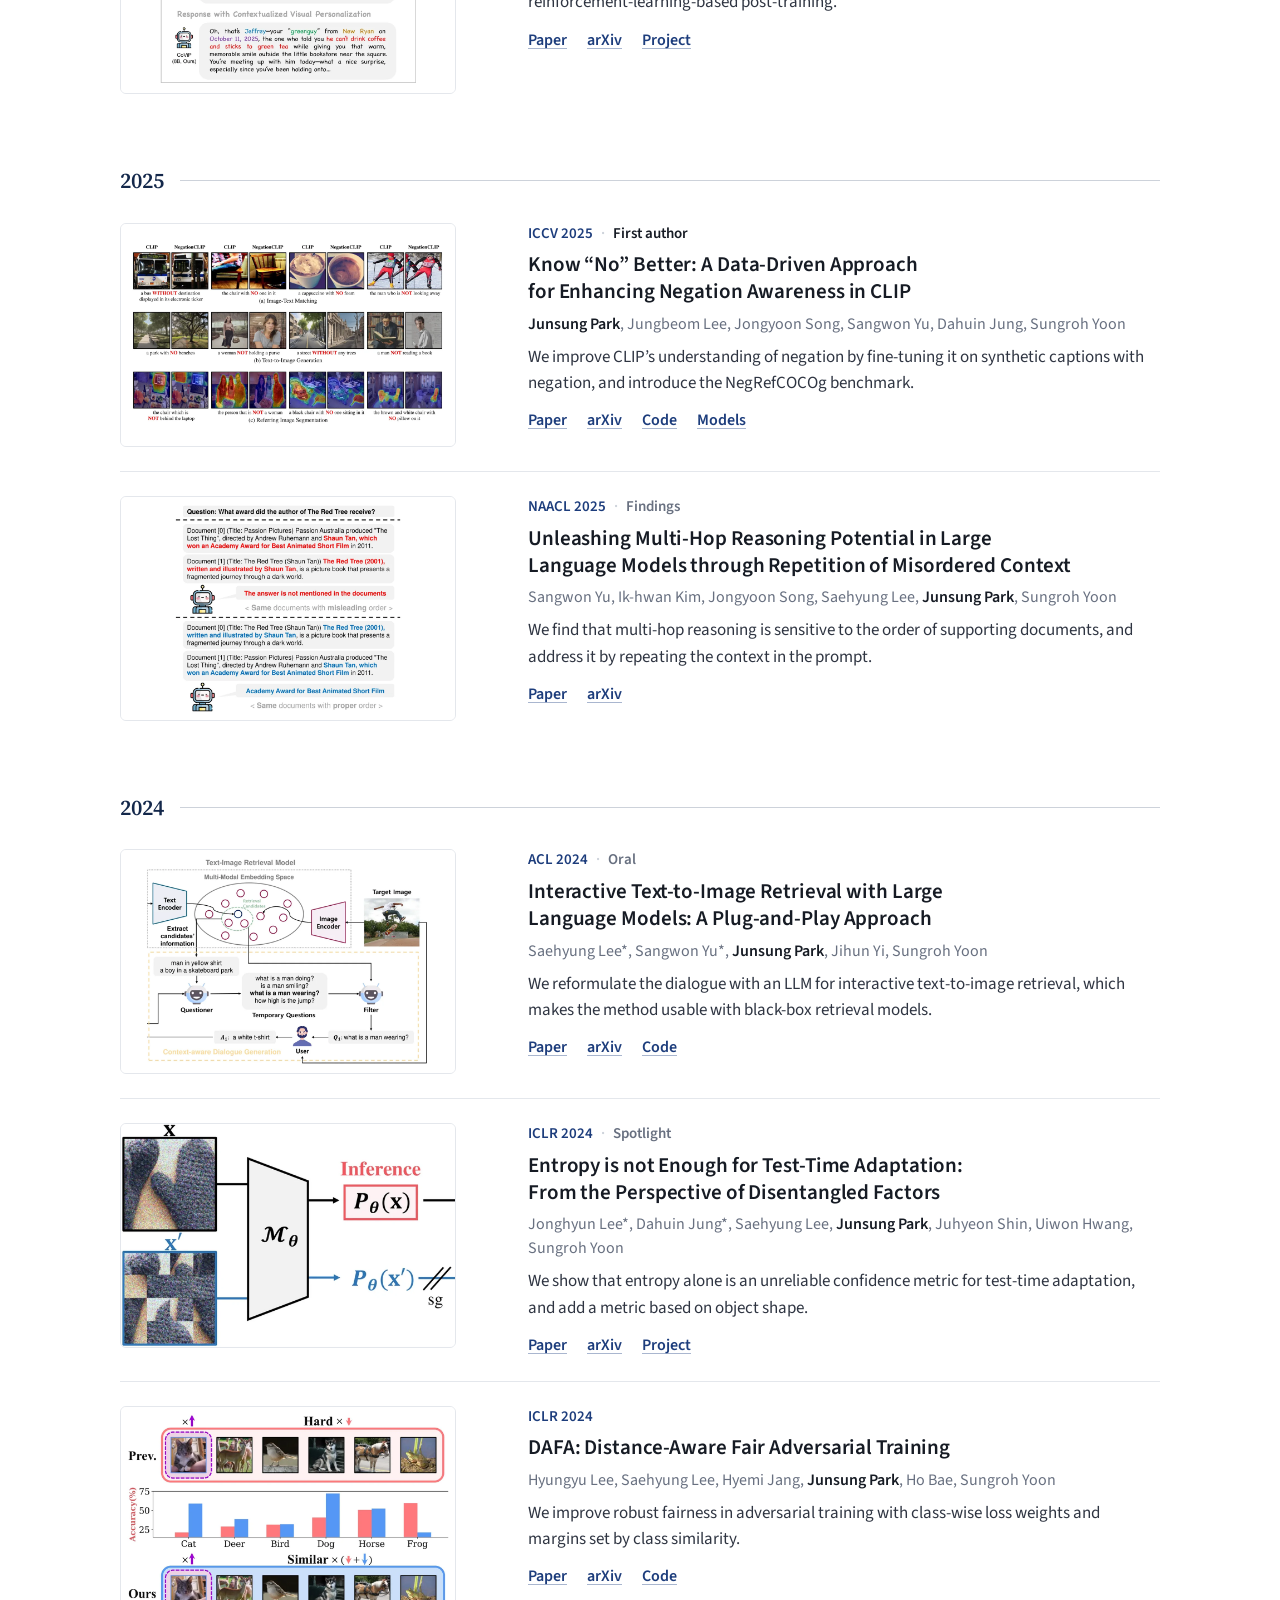
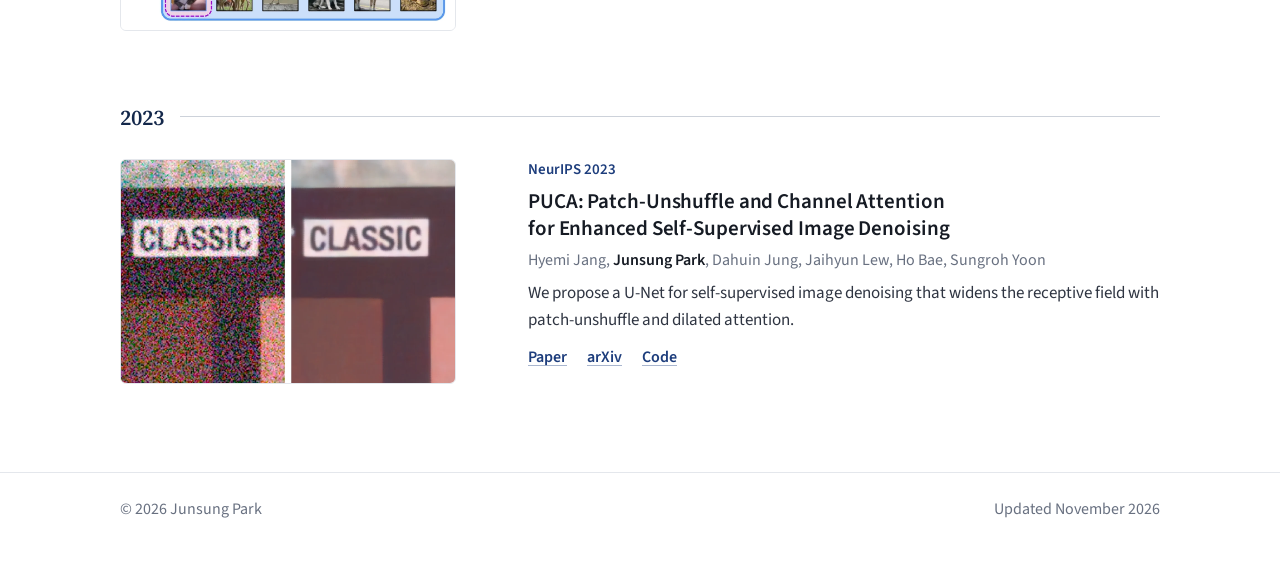
==== commit 76bc3988: "Plainer look: white page with hairlines, monochrome logos, text-style venue, tags and paper links, n" ====
--- a/index.html
+++ b/index.html
@@ -20,7 +20,7 @@
   <link rel="icon" href="favicon.svg?v=b9212a78" type="image/svg+xml">
   <link rel="preload" href="assets/fonts/source-sans-3-latin-wght-normal.woff2" as="font" type="font/woff2" crossorigin>
   <link rel="preload" href="assets/fonts/source-serif-4-latin-opsz-normal.woff2" as="font" type="font/woff2" crossorigin>
-  <link rel="stylesheet" href="assets/style.css?v=063a862b">
+  <link rel="stylesheet" href="assets/style.css?v=3eadef9f">
   <script type="application/ld+json">
   {
     "@context": "https://schema.org",
@@ -132,103 +132,121 @@
     <div class="year" role="heading" aria-level="3">2026</div>
 
     <article class="pub" id="neurips2026">
-      <a class="thumb" href="assets/img/heads-full.webp?v=462a0821"><img src="assets/img/heads.webp?v=57a70921" width="1100" height="595" alt="Figure 1 of the paper: a multi-image question, the pointer score computed from a head's attention, and the writer score computed from the head's output. Opens the full-size figure."></a>
-      <div>
-        <div class="meta"><span class="venue">NeurIPS 2026</span><span class="tag first">First author</span></div>
-        <h4><a href="https://arxiv.org/abs/2611.04903">Heads That Write, Not Just Point: Image Retrieval Heads in <span class="nb">Vision-Language</span> Models</a></h4>
-        <p class="authors"><span class="me">Junsung Park</span>, Sangwon Yu, Donghun Kang, Yeongtak Oh, Jaewon Jeong, Gyeongtae Yoo, Han Cheol Moon, Jungbeom Lee, Sungroh Yoon</p>
+      <a class="thumb" href="assets/img/heads-full.webp?v=462a0821"><img src="assets/img/thumbs/heads.webp?v=ad514b74" width="1200" height="800" alt="Figure 1 of the paper: a multi-image question, the pointer score computed from a head's attention, and the writer score computed from the head's output. Opens the full-size figure."></a>
+      <div class="text">
+        <div class="head">
+          <div class="meta"><span class="venue">NeurIPS 2026</span><span class="tag first">First author</span></div>
+          <h4><a href="https://arxiv.org/abs/2611.04903">Heads That Write, Not Just Point: Image Retrieval Heads in <span class="nb">Vision-Language</span> Models</a></h4>
+          <p class="authors"><span class="me">Junsung Park</span>, Sangwon Yu, Donghun Kang, Yeongtak Oh, Jaewon Jeong, Gyeongtae Yoo, Han Cheol Moon, Jungbeom Lee, Sungroh Yoon</p>
+        </div>
         <p class="desc">We separate attention heads that point to the target image from heads whose outputs identify it, and find that inference is most sensitive to heads in both sets.</p>
-        <ul class="links"><li><a href="https://arxiv.org/abs/2611.04903">Paper</a></li><li><a href="https://github.com/parkquasar/Image-Retrieval-Heads">Code</a></li><li><a href="https://huggingface.co/datasets/jerryray/ICIR-MCQ">Dataset</a></li></ul>
-      </div>
+      </div>
+      <ul class="links"><li><a href="https://arxiv.org/abs/2611.04903">Paper</a></li><li><a href="https://github.com/parkquasar/Image-Retrieval-Heads">Code</a></li><li><a href="https://huggingface.co/datasets/jerryray/ICIR-MCQ">Dataset</a></li></ul>
     </article>
     <article class="pub" id="tpami2026">
-      <a class="thumb" href="assets/img/bgf-full.webp?v=97511fa3"><img src="assets/img/bgf.webp?v=bac4239e" width="1100" height="599" loading="lazy" alt="Figure 1 of the paper: accuracy and training speed of Adam and the proposed optimizer as spurious correlation increases. Opens the full-size figure."></a>
-      <div>
-        <div class="meta"><span class="venue">IEEE TPAMI</span></div>
-        <h4><a href="https://ieeexplore.ieee.org/document/11734045">Balancing Gradient Frequencies Facilitates Inductive Inference in Algorithmic Reasoning</a></h4>
-        <p class="authors">Bong Gyun Kang*, Jisoo Mok*, <span class="me">Junsung Park</span>, Dongjin Lee, Sungroh Yoon</p>
+      <a class="thumb" href="assets/img/bgf-full.webp?v=97511fa3"><img src="assets/img/thumbs/bgf.webp?v=59df7a80" width="1200" height="800" loading="lazy" alt="Figure 1 of the paper: accuracy and training speed of Adam and the proposed optimizer as spurious correlation increases. Opens the full-size figure."></a>
+      <div class="text">
+        <div class="head">
+          <div class="meta"><span class="venue">IEEE TPAMI</span></div>
+          <h4><a href="https://ieeexplore.ieee.org/document/11734045">Balancing Gradient Frequencies Facilitates Inductive Inference in Algorithmic Reasoning</a></h4>
+          <p class="authors">Bong Gyun Kang*, Jisoo Mok*, <span class="me">Junsung Park</span>, Dongjin Lee, Sungroh Yoon</p>
+        </div>
         <p class="desc">We show that Adam is easily misled by spurious correlations in algorithmic reasoning, and propose an optimizer that balances low- and <span class="nb">high-frequency</span> gradients.</p>
-        <ul class="links"><li><a href="https://ieeexplore.ieee.org/document/11734045">Paper</a></li></ul>
-      </div>
+      </div>
+      <ul class="links"><li><a href="https://ieeexplore.ieee.org/document/11734045">Paper</a></li></ul>
     </article>
     <article class="pub" id="icml2026">
-      <a class="thumb" href="assets/img/covip-full.webp?v=4ab65956"><img src="assets/img/covip.webp?v=1f22bce1" width="1100" height="438" loading="lazy" alt="Figure 1 of the paper: a vision-language model answering about a new image with and without contextualized visual personalization. Opens the full-size figure."></a>
-      <div>
-        <div class="meta"><span class="venue">ICML 2026</span></div>
-        <h4><a href="https://proceedings.mlr.press/v306/oh26c.html">Contextualized Visual Personalization in <span class="nb">Vision-Language</span> Models</a></h4>
-        <p class="authors">Yeongtak Oh*, Sangwon Yu*, <span class="me">Junsung Park</span>, Han Cheol Moon, Jisoo Mok, Sungroh Yoon</p>
+      <a class="thumb" href="assets/img/covip-full.webp?v=4ab65956"><img src="assets/img/thumbs/covip.webp?v=28166808" width="1200" height="800" loading="lazy" alt="Part of Figure 1 of the paper: a vision-language model answering about a new image with and without contextualized visual personalization. Opens the full-size figure."></a>
+      <div class="text">
+        <div class="head">
+          <div class="meta"><span class="venue">ICML 2026</span></div>
+          <h4><a href="https://proceedings.mlr.press/v306/oh26c.html">Contextualized Visual Personalization in <span class="nb">Vision-Language</span> Models</a></h4>
+          <p class="authors">Yeongtak Oh*, Sangwon Yu*, <span class="me">Junsung Park</span>, Han Cheol Moon, Jisoo Mok, Sungroh Yoon</p>
+        </div>
         <p class="desc">We formalize contextualized visual personalization and improve it with <span class="nb">reinforcement-learning-based</span> <span class="nb">post-training</span>.</p>
-        <ul class="links"><li><a href="https://proceedings.mlr.press/v306/oh26c.html">Paper</a></li><li><a href="https://arxiv.org/abs/2602.03454">arXiv</a></li><li><a href="https://oyt9306.github.io/covip.github.io/">Project</a></li></ul>
-      </div>
+      </div>
+      <ul class="links"><li><a href="https://proceedings.mlr.press/v306/oh26c.html">Paper</a></li><li><a href="https://arxiv.org/abs/2602.03454">arXiv</a></li><li><a href="https://oyt9306.github.io/covip.github.io/">Project</a></li></ul>
     </article>
 
     <div class="year" role="heading" aria-level="3">2025</div>
 
     <article class="pub" id="iccv2025">
-      <a class="thumb" href="assets/img/negationclip-full.webp?v=5c2f1232"><img src="assets/img/negationclip.webp?v=a908447a" width="1100" height="644" loading="lazy" alt="Figure 1 of the paper: CLIP and NegationCLIP on image-text matching, text-to-image generation, and referring image segmentation with negated prompts. Opens the full-size figure."></a>
-      <div>
-        <div class="meta"><span class="venue">ICCV 2025</span><span class="tag first">First author</span></div>
-        <h4><a href="https://openaccess.thecvf.com/content/ICCV2025/html/Park_Know_No_Better_A_Data-Driven_Approach_for_Enhancing_Negation_Awareness_ICCV_2025_paper.html">Know &ldquo;No&rdquo; Better: A <span class="nb">Data-Driven</span> Approach for Enhancing Negation Awareness in CLIP</a></h4>
-        <p class="authors"><span class="me">Junsung Park</span>, Jungbeom Lee, Jongyoon Song, Sangwon Yu, Dahuin Jung, Sungroh Yoon</p>
+      <a class="thumb" href="assets/img/negationclip-full.webp?v=5c2f1232"><img src="assets/img/thumbs/negationclip.webp?v=b957e95a" width="1200" height="800" loading="lazy" alt="Figure 1 of the paper: CLIP and NegationCLIP on image-text matching, text-to-image generation, and referring image segmentation with negated prompts. Opens the full-size figure."></a>
+      <div class="text">
+        <div class="head">
+          <div class="meta"><span class="venue">ICCV 2025</span><span class="tag first">First author</span></div>
+          <h4><a href="https://openaccess.thecvf.com/content/ICCV2025/html/Park_Know_No_Better_A_Data-Driven_Approach_for_Enhancing_Negation_Awareness_ICCV_2025_paper.html">Know &ldquo;No&rdquo; Better: A <span class="nb">Data-Driven</span> Approach for Enhancing Negation Awareness in CLIP</a></h4>
+          <p class="authors"><span class="me">Junsung Park</span>, Jungbeom Lee, Jongyoon Song, Sangwon Yu, Dahuin Jung, Sungroh Yoon</p>
+        </div>
         <p class="desc">We improve CLIP&rsquo;s understanding of negation by <span class="nb">fine-tuning</span> it on synthetic captions with negation, and introduce the NegRefCOCOg benchmark.</p>
-        <ul class="links"><li><a href="https://openaccess.thecvf.com/content/ICCV2025/html/Park_Know_No_Better_A_Data-Driven_Approach_for_Enhancing_Negation_Awareness_ICCV_2025_paper.html">Paper</a></li><li><a href="https://arxiv.org/abs/2501.10913">arXiv</a></li><li><a href="https://github.com/parkquasar/NegationCLIP">Code</a></li><li><a href="https://huggingface.co/jerryray/negationclip">Models</a></li></ul>
-      </div>
+      </div>
+      <ul class="links"><li><a href="https://openaccess.thecvf.com/content/ICCV2025/html/Park_Know_No_Better_A_Data-Driven_Approach_for_Enhancing_Negation_Awareness_ICCV_2025_paper.html">Paper</a></li><li><a href="https://arxiv.org/abs/2501.10913">arXiv</a></li><li><a href="https://github.com/parkquasar/NegationCLIP">Code</a></li><li><a href="https://huggingface.co/jerryray/negationclip">Models</a></li></ul>
     </article>
     <article class="pub" id="naacl2025">
-      <a class="thumb" href="assets/img/core-full.webp?v=f82b4dc2"><img src="assets/img/core.webp?v=ca9d0289" width="1100" height="1007" loading="lazy" alt="Figure 1 of the paper: the same supporting documents lead to a wrong answer in a misleading order and to the right answer in the proper order. Opens the full-size figure."></a>
-      <div>
-        <div class="meta"><span class="venue">NAACL 2025</span><span class="tag">Findings</span></div>
-        <h4><a href="https://aclanthology.org/2025.findings-naacl.360/">Unleashing <span class="nb">Multi-Hop</span> Reasoning Potential in Large Language Models through Repetition of Misordered Context</a></h4>
-        <p class="authors">Sangwon Yu, Ik-hwan Kim, Jongyoon Song, Saehyung Lee, <span class="me">Junsung Park</span>, Sungroh Yoon</p>
+      <a class="thumb" href="assets/img/core-full.webp?v=f82b4dc2"><img src="assets/img/thumbs/core.webp?v=36ff3db3" width="1200" height="800" loading="lazy" alt="Figure 1 of the paper: the same supporting documents lead to a wrong answer in a misleading order and to the right answer in the proper order. Opens the full-size figure."></a>
+      <div class="text">
+        <div class="head">
+          <div class="meta"><span class="venue">NAACL 2025</span><span class="tag">Findings</span></div>
+          <h4><a href="https://aclanthology.org/2025.findings-naacl.360/">Unleashing <span class="nb">Multi-Hop</span> Reasoning Potential in Large Language Models through Repetition of Misordered Context</a></h4>
+          <p class="authors">Sangwon Yu, Ik-hwan Kim, Jongyoon Song, Saehyung Lee, <span class="me">Junsung Park</span>, Sungroh Yoon</p>
+        </div>
         <p class="desc">We find that <span class="nb">multi-hop</span> reasoning is sensitive to the order of supporting documents, and address it by repeating the context in the prompt.</p>
-        <ul class="links"><li><a href="https://aclanthology.org/2025.findings-naacl.360/">Paper</a></li><li><a href="https://arxiv.org/abs/2410.07103">arXiv</a></li></ul>
-      </div>
+      </div>
+      <ul class="links"><li><a href="https://aclanthology.org/2025.findings-naacl.360/">Paper</a></li><li><a href="https://arxiv.org/abs/2410.07103">arXiv</a></li></ul>
     </article>
 
     <div class="year" role="heading" aria-level="3">2024</div>
 
     <article class="pub" id="acl2024">
-      <a class="thumb" href="assets/img/plugir-full.webp?v=d1bf8436"><img src="assets/img/plugir.webp?v=5f0a03a7" width="1100" height="479" loading="lazy" alt="Figure 1 of the paper: the PlugIR framework, in which an LLM reformulates the dialogue and asks questions to refine retrieval. Opens the full-size figure."></a>
-      <div>
-        <div class="meta"><span class="venue">ACL 2024</span><span class="tag honor">Oral</span></div>
-        <h4><a href="https://aclanthology.org/2024.acl-long.46/">Interactive <span class="nb">Text-to-Image</span> Retrieval with Large Language Models: A <span class="nb">Plug-and-Play</span> Approach</a></h4>
-        <p class="authors">Saehyung Lee*, Sangwon Yu*, <span class="me">Junsung Park</span>, Jihun Yi, Sungroh Yoon</p>
+      <a class="thumb" href="assets/img/plugir-full.webp?v=d1bf8436"><img src="assets/img/thumbs/plugir.webp?v=e38c207f" width="1200" height="800" loading="lazy" alt="Part of Figure 1 of the paper: the PlugIR framework, in which an LLM reformulates the dialogue and asks questions to refine retrieval. Opens the full-size figure."></a>
+      <div class="text">
+        <div class="head">
+          <div class="meta"><span class="venue">ACL 2024</span><span class="tag honor">Oral</span></div>
+          <h4><a href="https://aclanthology.org/2024.acl-long.46/">Interactive <span class="nb">Text-to-Image</span> Retrieval with Large Language Models: A <span class="nb">Plug-and-Play</span> Approach</a></h4>
+          <p class="authors">Saehyung Lee*, Sangwon Yu*, <span class="me">Junsung Park</span>, Jihun Yi, Sungroh Yoon</p>
+        </div>
         <p class="desc">We reformulate the dialogue with an LLM for interactive <span class="nb">text-to-image</span> retrieval, which makes the method usable with <span class="nb">black-box</span> retrieval models.</p>
-        <ul class="links"><li><a href="https://aclanthology.org/2024.acl-long.46/">Paper</a></li><li><a href="https://arxiv.org/abs/2406.03411">arXiv</a></li><li><a href="https://github.com/Saehyung-Lee/PlugIR">Code</a></li></ul>
-      </div>
+      </div>
+      <ul class="links"><li><a href="https://aclanthology.org/2024.acl-long.46/">Paper</a></li><li><a href="https://arxiv.org/abs/2406.03411">arXiv</a></li><li><a href="https://github.com/Saehyung-Lee/PlugIR">Code</a></li></ul>
     </article>
     <article class="pub" id="iclr2024">
-      <a class="thumb" href="assets/img/deyo-full.webp?v=2c50f9b2"><img src="assets/img/crops/deyo.webp?v=54743f99" width="1100" height="813" loading="lazy" alt="Part of Figure 4 of the paper, the method overview: an image and its patch-shuffled version go through the model, and the method compares the two predictions. Opens the full-size figure."></a>
-      <div>
-        <div class="meta"><span class="venue">ICLR 2024</span><span class="tag honor">Spotlight</span></div>
-        <h4><a href="https://proceedings.iclr.cc/paper_files/paper/2024/hash/cd0665986c1e9c15f6569ac944bcf88a-Abstract-Conference.html">Entropy is not Enough for <span class="nb">Test-Time</span> Adaptation: From the Perspective of Disentangled Factors</a></h4>
-        <p class="authors">Jonghyun Lee*, Dahuin Jung*, Saehyung Lee, <span class="me">Junsung Park</span>, Juhyeon Shin, Uiwon Hwang, Sungroh Yoon</p>
+      <a class="thumb" href="assets/img/deyo-full.webp?v=2c50f9b2"><img src="assets/img/thumbs/deyo.webp?v=4bb36265" width="1200" height="800" loading="lazy" alt="Part of Figure 4 of the paper, the method overview: an image and its patch-shuffled version go through the model, and the method compares the two predictions. Opens the full-size figure."></a>
+      <div class="text">
+        <div class="head">
+          <div class="meta"><span class="venue">ICLR 2024</span><span class="tag honor">Spotlight</span></div>
+          <h4><a href="https://proceedings.iclr.cc/paper_files/paper/2024/hash/cd0665986c1e9c15f6569ac944bcf88a-Abstract-Conference.html">Entropy is not Enough for <span class="nb">Test-Time</span> Adaptation: From the Perspective of Disentangled Factors</a></h4>
+          <p class="authors">Jonghyun Lee*, Dahuin Jung*, Saehyung Lee, <span class="me">Junsung Park</span>, Juhyeon Shin, Uiwon Hwang, Sungroh Yoon</p>
+        </div>
         <p class="desc">We show that entropy alone is an unreliable confidence metric for <span class="nb">test-time</span> adaptation, and add a metric based on object shape.</p>
-        <ul class="links"><li><a href="https://proceedings.iclr.cc/paper_files/paper/2024/hash/cd0665986c1e9c15f6569ac944bcf88a-Abstract-Conference.html">Paper</a></li><li><a href="https://arxiv.org/abs/2403.07366">arXiv</a></li><li><a href="https://whitesnowdrop.github.io/DeYO/">Project</a></li></ul>
-      </div>
+      </div>
+      <ul class="links"><li><a href="https://proceedings.iclr.cc/paper_files/paper/2024/hash/cd0665986c1e9c15f6569ac944bcf88a-Abstract-Conference.html">Paper</a></li><li><a href="https://arxiv.org/abs/2403.07366">arXiv</a></li><li><a href="https://whitesnowdrop.github.io/DeYO/">Project</a></li></ul>
     </article>
     <article class="pub" id="iclr2024-dafa">
-      <a class="thumb" href="assets/img/dafa-full.webp?v=72c06c72"><img src="assets/img/crops/dafa.webp?v=46a577b1" width="1100" height="619" loading="lazy" alt="Part of Figure 1 of the paper: a previous approach and DAFA compared on similar classes. Opens the full-size figure."></a>
-      <div>
-        <div class="meta"><span class="venue">ICLR 2024</span></div>
-        <h4><a href="https://proceedings.iclr.cc/paper_files/paper/2024/hash/7bd4a7d0e6773072c2e3c77b11d93065-Abstract-Conference.html">DAFA: <span class="nb">Distance-Aware</span> Fair Adversarial Training</a></h4>
-        <p class="authors">Hyungyu Lee, Saehyung Lee, Hyemi Jang, <span class="me">Junsung Park</span>, Ho Bae, Sungroh Yoon</p>
+      <a class="thumb" href="assets/img/dafa-full.webp?v=72c06c72"><img src="assets/img/thumbs/dafa.webp?v=9e76c687" width="1200" height="800" loading="lazy" alt="Part of Figure 1 of the paper: a previous approach and DAFA compared on similar classes. Opens the full-size figure."></a>
+      <div class="text">
+        <div class="head">
+          <div class="meta"><span class="venue">ICLR 2024</span></div>
+          <h4><a href="https://proceedings.iclr.cc/paper_files/paper/2024/hash/7bd4a7d0e6773072c2e3c77b11d93065-Abstract-Conference.html">DAFA: <span class="nb">Distance-Aware</span> Fair Adversarial Training</a></h4>
+          <p class="authors">Hyungyu Lee, Saehyung Lee, Hyemi Jang, <span class="me">Junsung Park</span>, Ho Bae, Sungroh Yoon</p>
+        </div>
         <p class="desc">We improve robust fairness in adversarial training with <span class="nb">class-wise</span> loss weights and margins set by class similarity.</p>
-        <ul class="links"><li><a href="https://proceedings.iclr.cc/paper_files/paper/2024/hash/7bd4a7d0e6773072c2e3c77b11d93065-Abstract-Conference.html">Paper</a></li><li><a href="https://arxiv.org/abs/2401.12532">arXiv</a></li><li><a href="https://github.com/rucy74/DAFA">Code</a></li></ul>
-      </div>
+      </div>
+      <ul class="links"><li><a href="https://proceedings.iclr.cc/paper_files/paper/2024/hash/7bd4a7d0e6773072c2e3c77b11d93065-Abstract-Conference.html">Paper</a></li><li><a href="https://arxiv.org/abs/2401.12532">arXiv</a></li><li><a href="https://github.com/rucy74/DAFA">Code</a></li></ul>
     </article>
 
     <div class="year" role="heading" aria-level="3">2023</div>
 
     <article class="pub" id="neurips2023">
-      <a class="thumb" href="assets/img/puca-full.webp?v=56450649"><img src="assets/img/crops/puca.webp?v=b874ea13" width="1100" height="619" loading="lazy" alt="A noisy image crop and the same crop denoised by PUCA. Opens the full-size figure."></a>
-      <div>
-        <div class="meta"><span class="venue">NeurIPS 2023</span></div>
-        <h4><a href="https://proceedings.neurips.cc/paper_files/paper/2023/hash/3d226fb8fbd6ee6ec70d0427f1319707-Abstract-Conference.html">PUCA: <span class="nb">Patch-Unshuffle</span> and Channel Attention for Enhanced <span class="nb">Self-Supervised</span> Image Denoising</a></h4>
-        <p class="authors">Hyemi Jang, <span class="me">Junsung Park</span>, Dahuin Jung, Jaihyun Lew, Ho Bae, Sungroh Yoon</p>
+      <a class="thumb" href="assets/img/puca-full.webp?v=56450649"><img src="assets/img/thumbs/puca.webp?v=5a33efac" width="1200" height="800" loading="lazy" alt="A noisy image crop and the same crop denoised by PUCA. Opens the full-size figure."></a>
+      <div class="text">
+        <div class="head">
+          <div class="meta"><span class="venue">NeurIPS 2023</span></div>
+          <h4><a href="https://proceedings.neurips.cc/paper_files/paper/2023/hash/3d226fb8fbd6ee6ec70d0427f1319707-Abstract-Conference.html">PUCA: <span class="nb">Patch-Unshuffle</span> and Channel Attention for Enhanced <span class="nb">Self-Supervised</span> Image Denoising</a></h4>
+          <p class="authors">Hyemi Jang, <span class="me">Junsung Park</span>, Dahuin Jung, Jaihyun Lew, Ho Bae, Sungroh Yoon</p>
+        </div>
         <p class="desc">We propose a <span class="nb">U-Net</span> for <span class="nb">self-supervised</span> image denoising that widens the receptive field with <span class="nb">patch-unshuffle</span> and dilated attention.</p>
-        <ul class="links"><li><a href="https://proceedings.neurips.cc/paper_files/paper/2023/hash/3d226fb8fbd6ee6ec70d0427f1319707-Abstract-Conference.html">Paper</a></li><li><a href="https://arxiv.org/abs/2310.10088">arXiv</a></li><li><a href="https://github.com/HyemiEsme/PUCA">Code</a></li></ul>
-      </div>
+      </div>
+      <ul class="links"><li><a href="https://proceedings.neurips.cc/paper_files/paper/2023/hash/3d226fb8fbd6ee6ec70d0427f1319707-Abstract-Conference.html">Paper</a></li><li><a href="https://arxiv.org/abs/2310.10088">arXiv</a></li><li><a href="https://github.com/HyemiEsme/PUCA">Code</a></li></ul>
     </article>
   </section>
 
--- a/assets/style.css
+++ b/assets/style.css
@@ -2,9 +2,8 @@
 
    Type: Source Serif 4 for prose (name, headings, introduction), Source Sans 3 for
    everything else. Weights 400 / 600.
-   Colour: pale blue paper with white cards; navy for structure (bar, name, headings,
-   venue tags, CV button); cobalt for interaction; amber marks first-author papers; the
-   logo tiles under the name keep their brands' colours.
+   Colour: white page, hairlines, ink text. Navy is the one accent (name, headings, links,
+   CV button); cobalt only on hover. No shadows, gradients or filled badges.
    Spacing steps (rem): 0.25 0.5 0.75 1 1.5 2 3 4.
    Note: .wrap carries the side padding and is combined with other classes, so those
    classes must set padding-top / padding-bottom only, never the padding shorthand. */
@@ -36,26 +35,20 @@
   --navy-2: #1d3d7c;
   --cobalt: #2f5fd6;
 
-  --paper: #f3f6fb;
-  --surface: #ffffff;
-  --tint: #e6edf9;
-  --tint-2: #d5e0f5;
-  --line: #dfe5ef;
-  --line-strong: #c5cfe0;
-
-  --ink: #16202f;
-  --text: #2f3847;
-  --body: #4b5361;
-  --muted: #667080;
-
-  --amber-ink: #7a4e05;
-  --amber-bg: #fbe9bf;
-  --green: #2bb07a;
+  --page: #ffffff;
+  --soft: #f6f7f9;     /* hover and highlight wash */
+  --line: #e4e7ec;
+  --line-strong: #cdd2da;
+
+  --ink: #161b24;
+  --text: #2f3542;
+  --body: #4a515e;
+  --muted: #687080;
+
+  --green: #2e9e6e;
 
   --serif: "Source Serif 4", "Source Serif Pro", Georgia, "Times New Roman", serif;
   --sans: "Source Sans 3", "Source Sans Pro", system-ui, -apple-system, "Segoe UI", Roboto, "Helvetica Neue", Arial, sans-serif;
-  --shadow-sm: 0 1px 2px rgba(20, 40, 75, 0.06);
-  --shadow: 0 1px 2px rgba(20, 40, 75, 0.06), 0 12px 28px rgba(20, 40, 75, 0.08);
   color-scheme: light;
 }
 
@@ -67,7 +60,7 @@
 
 body {
   margin: 0;
-  background: var(--paper);
+  background: var(--page);
   color: var(--body);
   font-family: var(--sans);
   font-size: 1.0625rem;
@@ -82,15 +75,14 @@
 img { display: block; max-width: 100%; }
 a { color: inherit; text-decoration: none; }
 a:focus-visible { outline: 2px solid var(--cobalt); outline-offset: 3px; border-radius: 4px; }
-::selection { background: var(--tint-2); }
+::selection { background: #dbe4f5; }
 .nb { white-space: nowrap; }
-/* In-page jumps land just below the sticky top bar (3.5rem + 4px top rule + 1px bottom rule).
+/* In-page jumps land just below the sticky top bar (3.5rem + 1px bottom rule).
    Sections hide part of their own top padding, so nothing of the section above shows. */
-:root { --nav-h: calc(3.5rem + 5px); }
+:root { --nav-h: calc(3.5rem + 1px); }
 [id] { scroll-margin-top: calc(var(--nav-h) + 1.5rem); }
-.pub { scroll-margin-top: calc(var(--nav-h) + 1rem); } /* = the gap between cards */
+.pub { scroll-margin-top: calc(var(--nav-h) + 1rem); }
 #publications { scroll-margin-top: calc(var(--nav-h) - 2rem); }
-.pub:target { border-color: var(--cobalt); box-shadow: 0 0 0 3px rgba(47, 95, 214, 0.18), var(--shadow); }
 
 .wrap { max-width: 68rem; margin: 0 auto; padding-left: 1.5rem; padding-right: 1.5rem; }
 
@@ -99,50 +91,36 @@
   position: sticky;
   top: 0;
   z-index: 20;
-  border-top: 4px solid var(--navy);
   border-bottom: 1px solid var(--line);
-  background: rgba(243, 246, 251, 0.88);
+  background: rgba(255, 255, 255, 0.92);
   -webkit-backdrop-filter: saturate(160%) blur(12px);
   backdrop-filter: saturate(160%) blur(12px);
 }
 .nav .wrap { display: flex; align-items: center; justify-content: space-between; gap: 1rem; height: 3.5rem; }
 .brand { color: var(--navy); font-family: var(--serif); font-size: 1.25rem; font-weight: 600; letter-spacing: -0.005em; white-space: nowrap; }
-.nav nav { display: flex; align-items: center; gap: 0.25rem; }
+.nav nav { display: flex; align-items: center; gap: 0.25rem; margin-right: -0.75rem; } /* the last link's text on the content edge */
 .nav nav a {
   padding: 0.375rem 0.75rem;
-  border-radius: 8px;
-  color: var(--text);
+  color: var(--body);
   font-size: 1rem;
   font-weight: 600;
-  transition: background-color 0.15s ease, color 0.15s ease;
-}
-.nav nav a:hover { background: var(--tint); color: var(--navy); }
+  transition: color 0.15s ease;
+}
+.nav nav a:hover { color: var(--navy); }
 
 /* ---- Hero ---------------------------------------------------------- */
-.hero { position: relative; padding-top: 4rem; }
-.hero::before { /* soft blue wash behind the top of the page */
-  content: "";
-  position: absolute;
-  inset: 0 0 -4rem 0;
-  z-index: -1;
-  background:
-    radial-gradient(50rem 30rem at 86% 28%, rgba(47, 95, 214, 0.13), transparent 66%),
-    radial-gradient(36rem 22rem at 4% 30%, rgba(47, 95, 214, 0.05), transparent 62%);
-  -webkit-mask-image: linear-gradient(transparent, #000 5rem, #000 58%, transparent);
-  mask-image: linear-gradient(transparent, #000 5rem, #000 58%, transparent);
-  pointer-events: none;
-}
+.hero { padding-top: 4rem; }
 .hero-grid { /* profile column (photo, name, links, News) | introduction */
   display: grid;
   grid-template-columns: 21rem minmax(0, 1fr); /* as wide as the photo and name, so News lines up with the name */
   grid-template-areas: "head bio" "news bio";
   grid-template-rows: auto 1fr;
   column-gap: 4.5rem;
-  row-gap: 1.5rem; /* the profile column keeps one 24px rhythm: logos, bar, News */
+  row-gap: 1.5rem; /* the profile column keeps one 24px rhythm: logos, status row, News */
 }
 .hero-head { grid-area: head; }
-/* The News card is out of flow, so the introduction sets the height and the card ends level
-   with its last line. min-height keeps a usable card if the introduction gets shorter. */
+/* The News panel is out of flow, so the introduction sets the height and the panel ends level
+   with its last line. min-height keeps a usable panel if the introduction gets shorter. */
 .side { position: relative; grid-area: news; min-height: 14rem; }
 .bio { grid-area: bio; }
 
@@ -152,11 +130,9 @@
   flex: none;
   width: 7.5rem;
   height: 7.5rem;
-  border: 3px solid #fff;
   border-radius: 50%;
-  background: var(--tint-2);
+  background: var(--soft);
   object-fit: cover;
-  box-shadow: 0 6px 20px rgba(20, 40, 75, 0.18);
 }
 h1 {
   color: var(--navy);
@@ -168,48 +144,43 @@
 }
 .role { margin-top: 0.5rem; color: var(--text); font-size: 1.1875rem; line-height: 1.4; }
 .dept { color: var(--muted); font-size: 1.0625rem; line-height: 1.4; }
-/* Logo links under the name: brand-coloured tiles, white marks. */
-.social { display: flex; flex-wrap: wrap; gap: 0.5rem; margin-top: 0.625rem; }
+/* Logo links under the name: plain marks in one grey, ink on hover. */
+.social { display: flex; flex-wrap: wrap; gap: 0.375rem; margin-top: 0.625rem; margin-left: -0.25rem; }
 .social a {
   display: grid;
   place-items: center;
   width: 2rem;
   height: 2rem;
-  border-radius: 8px;
-  color: #fff;
-  transition: transform 0.15s ease, box-shadow 0.15s ease;
-}
-.social a:hover { transform: translateY(-1px); box-shadow: 0 6px 14px rgba(20, 40, 75, 0.24); }
+  color: var(--muted);
+  transition: color 0.15s ease;
+}
+.social a:hover { color: var(--ink); }
 .social svg { width: 100%; height: 100%; fill: currentColor; }
-.social svg.ln { fill: none; stroke: currentColor; stroke-width: 1.8; stroke-linecap: round; stroke-linejoin: round; }
-.s-mail { background: var(--navy-2); }
-.s-scholar { background: #4285f4; }
-.s-github { background: #24292f; }
-.s-linkedin { background: #0a66c2; }
-
-/* Status label and CV button side by side, equal height. Filled tint = label, navy = button. */
+.social svg.ln { fill: none; stroke: currentColor; stroke-width: 1.7; stroke-linecap: round; stroke-linejoin: round; }
+
+/* Status label and CV button side by side, equal height: a hairline label and a navy button. */
 .status-row { display: flex; flex-wrap: wrap; align-items: stretch; gap: 0.5rem; margin-top: 1.5rem; }
 .status {
   display: flex;
   align-items: center;
   gap: 0.5rem;
   min-width: 0;
-  padding: 0.3125rem 0.875rem 0.3125rem 0.75rem;
-  border-radius: 10px;
-  background: var(--tint);
-  color: var(--navy);
-  font-size: 1rem;
+  padding: 0.25rem 0.75rem 0.25rem 0.6875rem;
+  border: 1px solid var(--line-strong);
+  border-radius: 6px;
+  color: var(--text);
+  font-size: 0.9375rem;
   font-weight: 600;
   line-height: 1.5;
 }
-.status .dot { flex: none; width: 0.5rem; height: 0.5rem; border-radius: 50%; background: var(--green); box-shadow: 0 0 0 3px rgba(43, 176, 122, 0.2); }
+.status .dot { flex: none; width: 0.4375rem; height: 0.4375rem; border-radius: 50%; background: var(--green); }
 .cv-chip {
   display: inline-flex;
   flex: none;
   align-items: center;
   gap: 0.375rem;
-  padding: 0 0.875rem 0 0.75rem;
-  border-radius: 10px;
+  padding: 0 0.8125rem 0 0.6875rem;
+  border-radius: 6px;
   background: var(--navy);
   color: #fff;
   font-size: 0.9375rem;
@@ -217,7 +188,7 @@
   line-height: 1.5;
   transition: background-color 0.15s ease;
 }
-.cv-chip:hover { background: var(--cobalt); }
+.cv-chip:hover { background: var(--navy-2); }
 .cv-chip svg { width: 1rem; height: 1rem; fill: none; stroke: currentColor; stroke-width: 2; stroke-linecap: round; stroke-linejoin: round; }
 
 .bio p {
@@ -229,17 +200,19 @@
 }
 .bio p + p { margin-top: 1rem; }
 .bio strong { color: var(--ink); font-weight: 600; }
-.bio a {
+.bio a,
+.links a {
   color: var(--navy-2);
   text-decoration: underline;
-  text-decoration-color: #93a8d6;
+  text-decoration-color: #a9b6cf;
   text-decoration-thickness: 1px;
   text-underline-offset: 3px;
   transition: color 0.15s ease, text-decoration-color 0.15s ease;
 }
-.bio a:hover { color: var(--cobalt); text-decoration-color: var(--cobalt); }
-
-/* Side column: news. The list scrolls inside the card. A fade at the bottom shows there is
+.bio a:hover,
+.links a:hover { color: var(--cobalt); text-decoration-color: var(--cobalt); }
+
+/* Side column: news. The list scrolls inside the panel. A fade at the bottom shows there is
    more; where the browser supports scroll-driven animation, it clears at the end of the list
    and a matching fade appears at the top once the list has moved. */
 .side .news { position: absolute; inset: 0; display: flex; flex-direction: column; padding-bottom: 0.25rem; }
@@ -261,8 +234,8 @@
   height: 2rem;
   pointer-events: none;
 }
-.news .scroller::before { top: 0; margin-bottom: -2rem; background: linear-gradient(var(--surface), rgba(255, 255, 255, 0)); opacity: 0; }
-.news .scroller::after { bottom: 0; margin-top: -2rem; background: linear-gradient(rgba(255, 255, 255, 0), var(--surface) 85%); }
+.news .scroller::before { top: 0; margin-bottom: -2rem; background: linear-gradient(var(--page), rgba(255, 255, 255, 0)); opacity: 0; }
+.news .scroller::after { bottom: 0; margin-top: -2rem; background: linear-gradient(rgba(255, 255, 255, 0), var(--page) 85%); }
 .news .scroller ul { padding-bottom: 1.5rem; } /* the last item can scroll clear of the fade */
 .news a { scroll-margin-block: 2rem; } /* keyboard focus stops short of the fades */
 @supports (animation-timeline: scroll()) {
@@ -272,11 +245,10 @@
 @keyframes news-fade-in { from { opacity: 0; } to { opacity: 1; } }
 @keyframes news-fade-out { from { opacity: 1; } to { opacity: 0; } }
 .card {
-  padding: 1.5rem;
+  padding: 1.25rem;
   border: 1px solid var(--line);
-  border-radius: 16px;
-  background: var(--surface);
-  box-shadow: var(--shadow);
+  border-radius: 8px;
+  background: var(--page);
 }
 .card h2 {
   color: var(--navy);
@@ -287,8 +259,8 @@
 }
 .news li {
   display: grid;
-  grid-template-columns: 4rem minmax(0, 1fr);
-  column-gap: 0.75rem;
+  grid-template-columns: 3.5rem minmax(0, 1fr); /* "Paper accepted to NeurIPS 2026" stays on one line */
+  column-gap: 0.5rem;
   align-items: baseline;
   padding: 0.5rem 0;
   color: var(--text);
@@ -318,7 +290,7 @@
   display: flex;
   align-items: center;
   gap: 1rem;
-  margin: 3rem 0 1rem;
+  margin: 3rem 0 0.25rem;
   color: var(--navy);
   font-family: var(--serif);
   font-size: 1.375rem;
@@ -329,48 +301,46 @@
 .year::after { content: ""; flex: 1; height: 1px; background: var(--line-strong); }
 .sec + .year { margin-top: 0; }
 
+/* Each paper is a row: figure | text, with the links under the text. Rows are divided by
+   hairlines. The columns are the same as at the top of the page, so the figures line up with
+   News and the text with the introduction. All figures are 3:2 (assets/img/thumbs). */
 .pub {
   display: grid;
-  grid-template-columns: 24rem minmax(0, 1fr);
-  grid-template-rows: minmax(15.75rem, auto); /* every card at least as tall as the longest text block */
-  gap: 1.5rem;
-  align-items: stretch;
-  padding: 1.5rem;
+  grid-template-columns: 21rem minmax(0, 1fr);
+  grid-template-areas: "fig text" "fig links";
+  grid-template-rows: auto 1fr;
+  column-gap: 4.5rem;
+  align-items: start;
+  padding: 1.5rem 0;
+}
+.pub + .pub { border-top: 1px solid var(--line); }
+.pub > .thumb { grid-area: fig; }
+.pub > .text { grid-area: text; }
+.pub > .links { grid-area: links; }
+.pub:not(:has(> .thumb)) { grid-template-columns: minmax(0, 1fr); grid-template-areas: "text" "links"; } /* a paper without a figure */
+.pub:target { border-radius: 8px; background: var(--soft); box-shadow: 0 0 0 0.75rem var(--soft); }
+
+.thumb {
+  display: block;
+  overflow: hidden;
   border: 1px solid var(--line);
-  border-radius: 16px;
-  background: var(--surface);
-  box-shadow: var(--shadow-sm);
-  transition: box-shadow 0.2s ease, border-color 0.2s ease;
-}
-.pub + .pub { margin-top: 1rem; }
-.pub > div:only-child { grid-column: 1 / -1; } /* a paper without a figure uses the full width */
-.pub:not(:has(> .thumb)) { grid-template-rows: auto; } /* and is only as tall as its text */
-.pub:hover { border-color: var(--line-strong); box-shadow: var(--shadow); }
-
-.thumb {
-  display: flex;
-  align-items: center;
-  justify-content: center;
-  padding: 0.5rem;
-  border: 1px solid transparent;
-  border-radius: 10px;
-  background: var(--paper);
+  border-radius: 6px;
+  background: #fff;
   cursor: zoom-in;
-  transition: border-color 0.15s ease, box-shadow 0.15s ease;
-}
-.thumb img { width: 100%; height: auto; aspect-ratio: 16 / 9; border-radius: 4px; object-fit: contain; }
-a.thumb:hover { border-color: var(--cobalt); box-shadow: 0 6px 18px rgba(47, 95, 214, 0.16); }
-
-.meta { display: flex; flex-wrap: wrap; align-items: center; gap: 0.375rem; }
-.venue,
-.tag { padding: 0.125rem 0.625rem; border-radius: 6px; font-size: 0.875rem; font-weight: 600; line-height: 1.5; letter-spacing: 0.01em; }
-.venue { background: var(--navy); color: #fff; }
-.tag { background: #e9edf3; color: #465064; }
-.tag.first { background: var(--amber-bg); color: var(--amber-ink); }
-.tag.honor { background: var(--tint-2); color: var(--navy-2); }
+  transition: border-color 0.15s ease;
+}
+.thumb img { width: 100%; height: auto; aspect-ratio: 3 / 2; object-fit: cover; }
+a.thumb:hover { border-color: var(--navy-2); }
+
+/* Venue, then any note (first author, oral, findings), as plain text divided by dots. */
+.meta { display: flex; flex-wrap: wrap; align-items: baseline; gap: 0 0.5rem; font-size: 0.9375rem; font-weight: 600; line-height: 1.5; }
+.venue { color: var(--navy-2); }
+.tag { color: var(--muted); }
+.tag::before { content: "\00b7"; margin-right: 0.5rem; color: var(--line-strong); }
+.tag.first { color: var(--ink); }
 
 .pub h4 {
-  margin-top: 0.5rem;
+  margin-top: 0.375rem;
   color: var(--ink);
   font-size: 1.3125rem;
   font-weight: 600;
@@ -384,30 +354,12 @@
 .authors .me { color: var(--ink); font-weight: 600; white-space: nowrap; }
 .desc { margin-top: 0.5rem; color: var(--text); font-size: 1.0625rem; line-height: 1.55; text-wrap: pretty; }
 
-.links { display: flex; flex-wrap: wrap; gap: 0.375rem; margin-top: 1rem; }
-.links a {
-  display: inline-block;
-  padding: 0.25rem 0.8125rem;
-  border: 1px solid var(--line-strong);
-  border-radius: 999px;
-  background: #fff;
-  color: var(--navy);
-  font-size: 0.9375rem;
-  font-weight: 600;
-  line-height: 1.5;
-  transition: background-color 0.15s ease, border-color 0.15s ease, color 0.15s ease;
-}
-.links a:hover { border-color: var(--navy); background: var(--navy); color: #fff; }
+.links { display: flex; flex-wrap: wrap; gap: 0.25rem 1.25rem; margin-top: 0.75rem; font-size: 1rem; font-weight: 600; line-height: 1.5; }
 
 /* ---- Footer -------------------------------------------------------- */
-footer { margin-top: 4rem; border-top: 1px solid var(--line-strong); color: var(--muted); font-size: 1rem; }
+footer { margin-top: 4rem; border-top: 1px solid var(--line); color: var(--muted); font-size: 1rem; }
 footer .wrap { display: flex; flex-wrap: wrap; justify-content: space-between; gap: 0.25rem 1.5rem; padding-top: 1.5rem; padding-bottom: 3rem; }
 
-/* ---- Below 70rem: narrower figures; figure boxes keep their 16:9 size ---- */
-@media (max-width: 70rem) {
-  .pub { grid-template-columns: 20rem minmax(0, 1fr); grid-template-rows: auto; }
-  .thumb { align-self: start; }
-}
 /* ---- From 768px: a compact name block in the profile column -------- */
 @media (min-width: 48rem) {
   .ident { gap: 1.125rem; }
@@ -415,27 +367,26 @@
   h1 { white-space: nowrap; } /* about 5px to spare beside the photo; Safari's metrics are slightly wider */
   .role { margin-top: 0.375rem; font-size: 1.0625rem; line-height: 1.35; }
   .dept { font-size: 1rem; line-height: 1.35; }
-  .side .card { padding: 1.25rem; }
-  .news li { grid-template-columns: 3.5rem minmax(0, 1fr); column-gap: 0.5rem; } /* "Paper accepted to NeurIPS 2026" stays on one line */
   .bio { margin-top: 0.625rem; } /* first line on the name's baseline */
 }
 /* 768 to 1023px (a half-width browser window): the same layout, a size smaller. */
 @media (min-width: 48rem) and (max-width: 63.98rem) {
   .hero { padding-top: 3rem; }
-  .hero-grid { grid-template-columns: 19.5rem minmax(0, 1fr); column-gap: 2rem; }
+  .hero-grid,
+  .pub { grid-template-columns: 19.5rem minmax(0, 1fr); column-gap: 2rem; }
   .ident { gap: 0.875rem; }
   .avatar { width: 5.75rem; height: 5.75rem; }
   h1 { font-size: 2.125rem; }
   .role { font-size: 1rem; }
   .dept { font-size: 0.9375rem; }
-  .status { font-size: 0.9375rem; }
   .bio p { font-size: 1.0625rem; }
   .bio { margin-top: 0.5625rem; } /* first line on the name's baseline */
   .news li { grid-template-columns: 3.375rem minmax(0, 1fr); column-gap: 0.5rem; font-size: 0.9375rem; }
 }
 /* 1024 to 1120px: a little less gutter so the introduction keeps about 60 characters a line. */
 @media (min-width: 64rem) and (max-width: 70rem) {
-  .hero-grid { column-gap: 4rem; }
+  .hero-grid,
+  .pub { column-gap: 4rem; }
 }
 
 /* ---- Below 768px: News moves under the introduction, in full -------- */
@@ -447,34 +398,38 @@
   .news .scroller::before,
   .news .scroller::after { display: none; }
   .news .scroller ul { padding-bottom: 0; }
-}
-
-@media (max-width: 62rem) {
-  .pub { grid-template-columns: 16rem minmax(0, 1fr); grid-template-rows: auto; gap: 1.25rem; padding: 1.25rem; align-items: start; }
+  .bio { max-width: 38.75rem; } /* about 75 characters a line; as wide as the logo and status row */
+}
+/* 640 to 767px: figure beside the title and authors; the summary and links run full width. */
+@media (min-width: 40rem) and (max-width: 47.98rem) {
+  .pub { grid-template-columns: 15rem minmax(0, 1fr); grid-template-areas: "fig head" "desc desc" "links links"; grid-template-rows: auto; align-items: center; }
+  .pub > .text { display: contents; }
+  .pub .head { grid-area: head; }
+  .pub .desc { grid-area: desc; margin-top: 1rem; }
+  .pub:not(:has(> .thumb)) { grid-template-areas: "head" "desc" "links"; }
+}
+/* Below 640px: figure above the text. */
+@media (max-width: 39.98rem) {
+  .pub { grid-template-columns: minmax(0, 1fr); grid-template-areas: "fig" "text" "links"; grid-template-rows: auto; }
+  .pub > .thumb { margin-bottom: 1rem; }
 }
 
 /* ---- Narrow -------------------------------------------------------- */
 @media (max-width: 46rem) {
   .wrap { padding-left: 1.25rem; padding-right: 1.25rem; }
+  .nav nav { margin-right: -0.5rem; }
   .nav nav a { padding: 0.375rem 0.5rem; }
   .nav nav a.opt { display: none; }
   .hero { padding-top: 2rem; }
   .ident { gap: 1rem; }
   .avatar { width: 6rem; height: 6rem; }
   .role { font-size: 1.0625rem; }
-  .status { font-size: 0.9375rem; }
+  .dept { font-size: 1rem; }
   .bio p { font-size: 1.0625rem; text-wrap: wrap; } /* "pretty" leaves ragged last lines at this width */
   .block { padding-top: 3rem; }
   #publications { scroll-margin-top: calc(var(--nav-h) - 1.5rem); }
   .sec h2 { font-size: 1.75rem; }
-  .pub { grid-template-columns: 12.5rem minmax(0, 1fr); gap: 1rem; padding: 1rem; }
   .pub h4 { font-size: 1.1875rem; }
-}
-
-
-/* ---- Phones: figure above the text --------------------------------- */
-@media (max-width: 38rem) {
-  .pub { grid-template-columns: minmax(0, 1fr); }
 }
 @media (max-width: 30rem) { /* the photo stays beside the name, a little smaller */
   .ident { gap: 0.875rem; }
@@ -483,7 +438,7 @@
 }
 @media (max-width: 22rem) { /* very narrow phones: the status stays on one line */
   h1 { font-size: 1.875rem; }
-  .status { gap: 0.375rem; padding-left: 0.625rem; padding-right: 0.75rem; font-size: 0.875rem; }
+  .status { gap: 0.375rem; padding-left: 0.625rem; padding-right: 0.625rem; font-size: 0.875rem; }
   .cv-chip { padding-left: 0.75rem; padding-right: 0.75rem; }
   .cv-chip svg { display: none; }
 }
@@ -501,7 +456,7 @@
   .social { grid-column: 2; grid-row: 4; }
   .status-row { grid-column: 2; grid-row: 5; margin-top: 0.625rem; }
 }
-/* From 680px the logos and the status share one row (it needs about 470px beside the photo). */
+/* From 680px the logos and the status share one row. */
 @media (min-width: 42.5rem) and (max-width: 47.98rem) {
   .hero-head { grid-template-columns: auto auto minmax(0, 1fr); }
   .avatar { grid-row: 1 / span 4; }
@@ -515,10 +470,7 @@
 }
 
 @media print {
-  body { background: #fff; }
   .nav { position: static; }
-  .hero::before { display: none; }
-  .pub, .card { box-shadow: none; }
   .pub { break-inside: avoid; }
   .side .news { position: static; }
   .news .scroller { overflow: visible; }
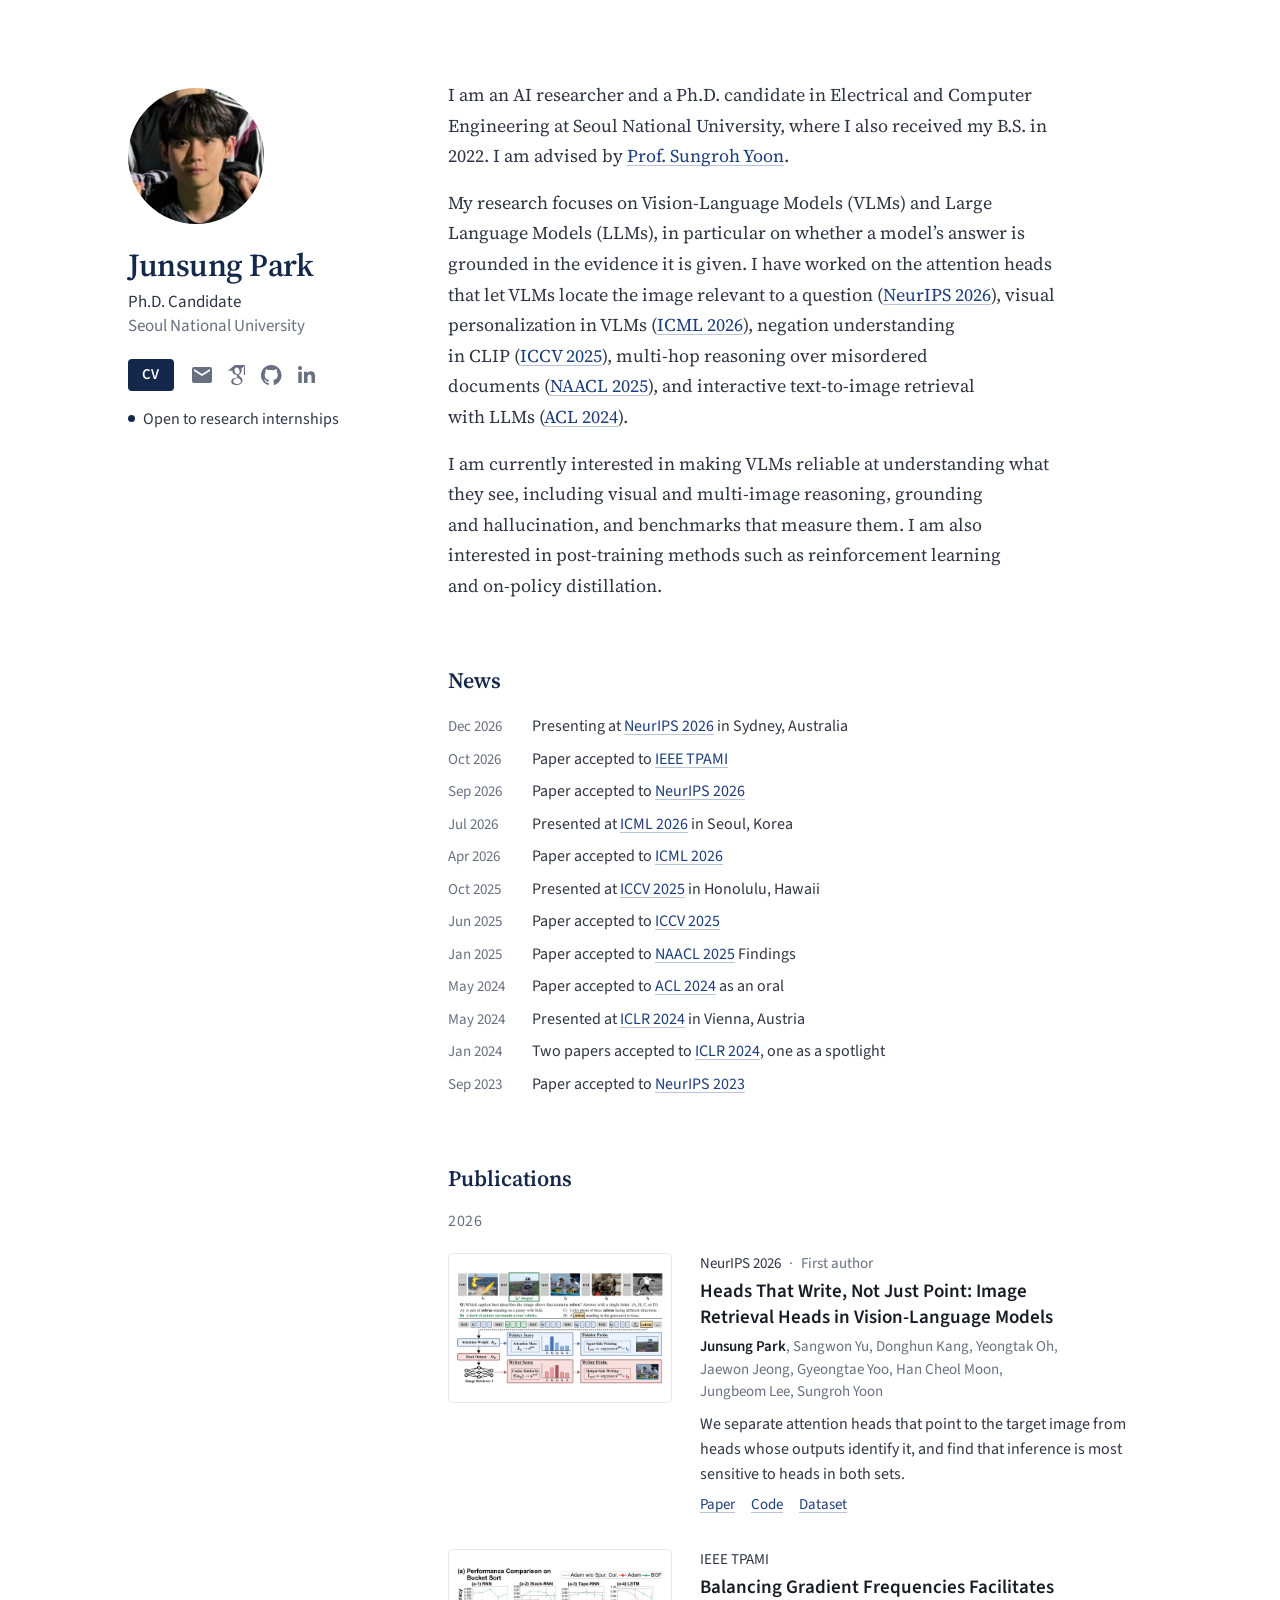
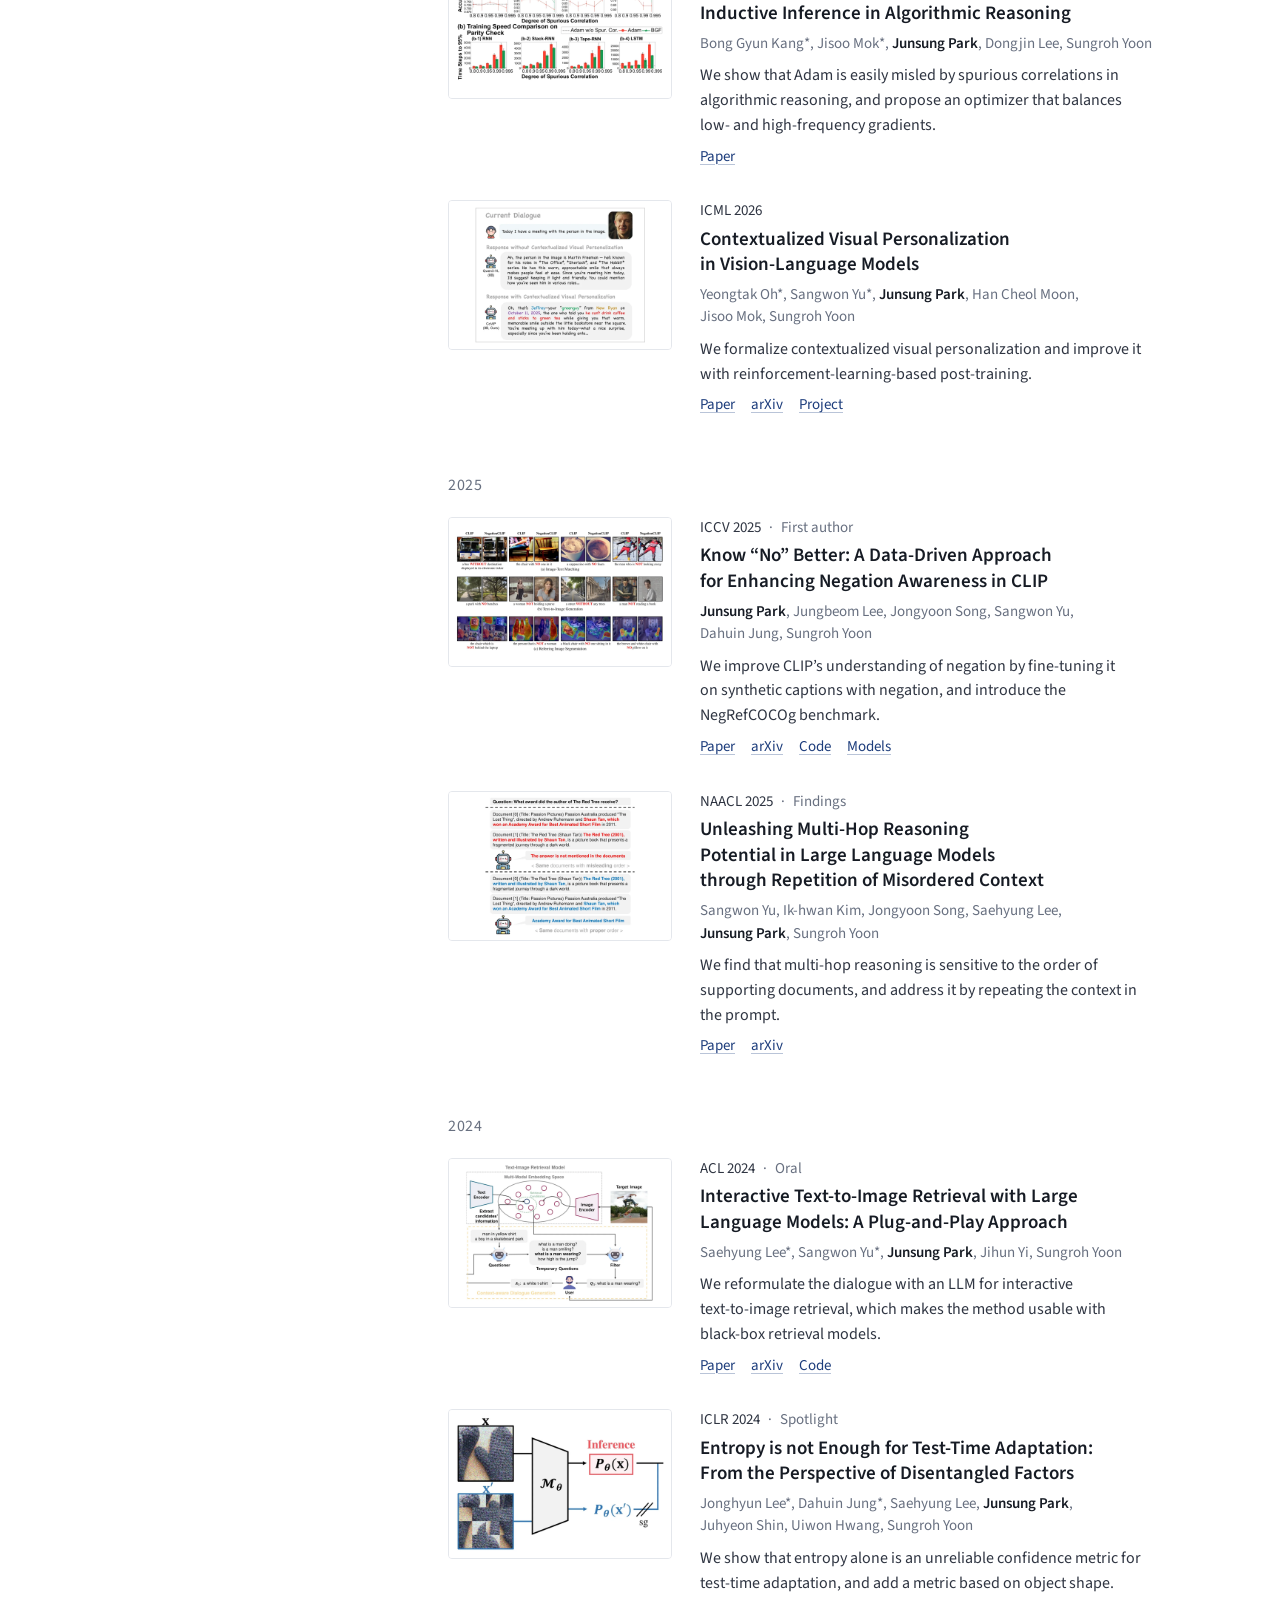
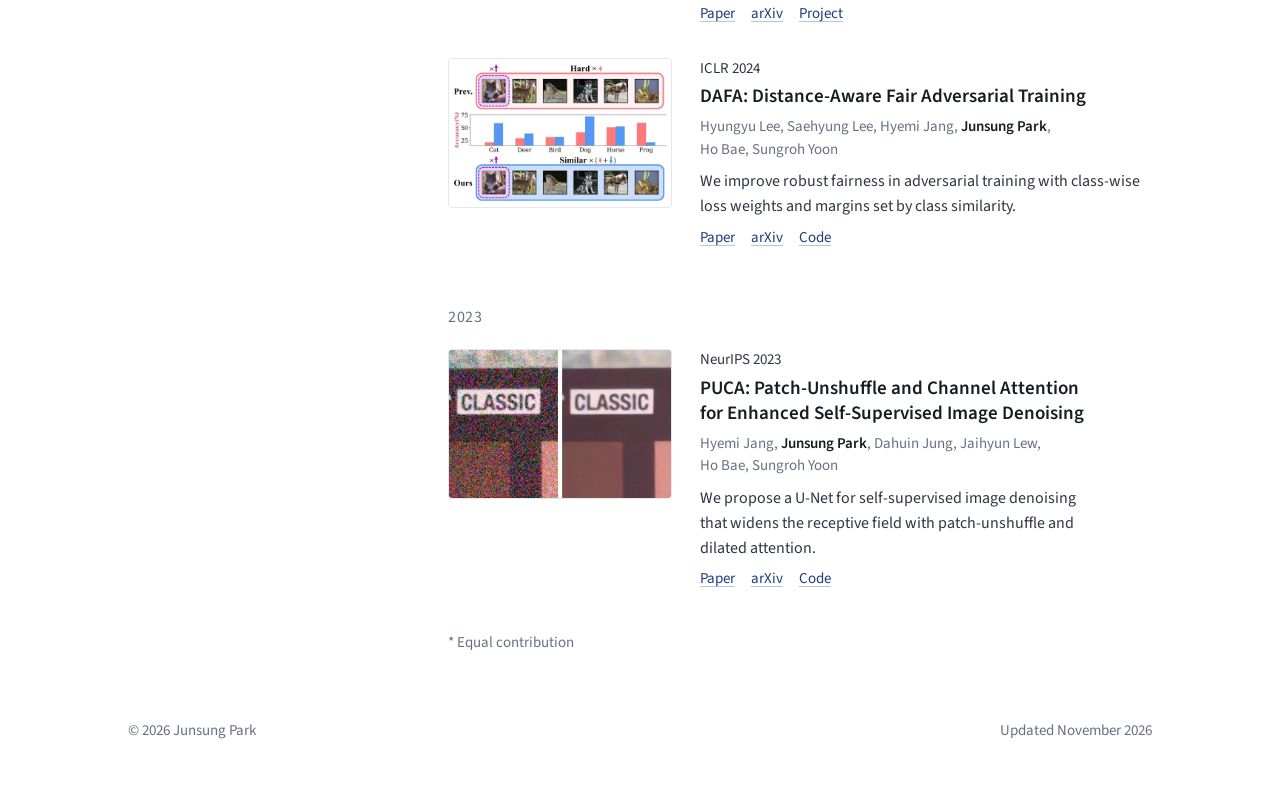
==== commit 3f890b24: "Restructure: profile in a sticky left column from 1120px with intro, News and Publications in one co" ====
--- a/index.html
+++ b/index.html
@@ -16,11 +16,11 @@
   <meta property="og:image:height" content="630">
   <meta property="og:image:alt" content="Junsung Park, Ph.D. candidate at Seoul National University">
   <meta name="twitter:card" content="summary_large_image">
-  <meta name="theme-color" content="#14284b">
+  <meta name="theme-color" content="#ffffff">
   <link rel="icon" href="favicon.svg?v=b9212a78" type="image/svg+xml">
   <link rel="preload" href="assets/fonts/source-sans-3-latin-wght-normal.woff2" as="font" type="font/woff2" crossorigin>
   <link rel="preload" href="assets/fonts/source-serif-4-latin-opsz-normal.woff2" as="font" type="font/woff2" crossorigin>
-  <link rel="stylesheet" href="assets/style.css?v=3eadef9f">
+  <link rel="stylesheet" href="assets/style.css?v=1bb63927">
   <script type="application/ld+json">
   {
     "@context": "https://schema.org",
@@ -44,92 +44,70 @@
 </head>
 <body id="top">
 
-<header class="nav">
-  <div class="wrap">
-    <a class="brand" href="#top">Junsung Park</a>
-    <nav aria-label="Sections">
-      <a class="opt" href="#about">About</a>
-      <a href="#publications">Publications</a>
-      <a href="Junsung_Park_CV.pdf?v=1fea61ca">CV</a>
-    </nav>
-  </div>
-</header>
-
-<main>
-
-  <!-- ===== About ====================================================== -->
-  <section class="hero" id="about">
-    <div class="wrap">
-      <div class="hero-grid">
-        <div class="hero-head">
-          <div class="ident">
-            <img class="avatar" src="assets/img/profile.webp?v=9cd8c5c7" width="320" height="320" alt="Portrait of Junsung Park">
-            <div>
-              <h1>Junsung Park</h1>
-              <p class="role">Ph.D. Candidate</p>
-              <p class="dept">Seoul National University</p>
-              <!-- Logos: Google Scholar from Academicons (SIL OFL 1.1), GitHub from Simple Icons (CC0),
-                   LinkedIn from Font Awesome Free (CC BY 4.0). Each link is named by aria-label. -->
-              <ul class="social">
-                <li><a class="s-mail" href="mailto:jerryray@snu.ac.kr" aria-label="Email" title="jerryray@snu.ac.kr"><svg class="ln" viewBox="0 0 24 24" aria-hidden="true"><rect x="4" y="6.2" width="16" height="11.6" rx="2"/><path d="m4.6 7.4 7.4 5.5 7.4-5.5"/></svg></a></li>
-                <li><a class="s-scholar" href="https://scholar.google.com/citations?user=PTo1stcAAAAJ" rel="me" aria-label="Google Scholar" title="Google Scholar"><svg viewBox="-68 -4 520 520" aria-hidden="true"><path d="M 343.8,106.7 V 79.4 L 363.5,64 H 149.6 L 20.5,176.3 h 85.7 c -0.2,2.1 -0.2,4 -0.2,6.2 0,20.8 7.2,38.1 21.7,51.9 14.5,13.8 32.3,20.6 53.3,20.6 4.9,0 9.8,-0.4 14.4,-1 -2.9,6.5 -4.4,12.5 -4.4,18.1 0,9.9 4.5,20.4 13.5,31.6 -39.2,2.7 -68.1,9.7 -86.4,21.2 -10.5,6.5 -19,14.7 -25.4,24.5 -6.4,9.9 -9.6,20.5 -9.6,32 0,9.6 2.1,18.3 6.2,26.1 4.2,7.7 9.6,14.1 16.3,19 6.7,5 14.5,9.1 23.2,12.5 8.7,3.3 17.4,5.7 26.1,7.1 8.6,1.3 17.2,2 25.7,2 13.5,0 27,-1.7 40.5,-5.2 13.6,-3.5 26.3,-8.6 38.2,-15.5 11.9,-6.8 21.5,-16.1 28.9,-27.7 7.4,-11.7 11.1,-24.8 11.1,-39.3 0,-11 -2.2,-21 -6.8,-30.1 -4.5,-9.1 -9.9,-16.5 -16.5,-22.3 -6.5,-5.8 -13,-11.2 -19.5,-16 -6.5,-4.8 -12,-9.8 -16.5,-14.8 -4.5,-5 -6.7,-10.1 -6.7,-15 0,-4.9 1.7,-9.7 5.2,-14.3 3.5,-4.6 7.7,-9 12.6,-13.3 4.9,-4.2 9.9,-9 14.8,-14.1 4.9,-5.1 9.1,-11.8 12.6,-20 3.5,-8.2 5.2,-17.4 5.2,-27.8 0,-13.5 -2.5,-24.5 -7.5,-33.3 -0.6,-1 -1.2,-1.8 -1.9,-3 l 56.9,-46.7 v 17.1 c -7.4,0.9 -6.6,5.3 -6.6,10.6 v 128.7 c 0,6 4.9,10.8 10.8,10.8 h 4 c 6,0 10.8,-4.9 10.8,-10.8 V 117.3 c 0,-5.3 0.8,-9.7 -6.6,-10.6 z M 236.4,329.1 c 1.1,0.8 3.7,2.8 7.7,6 4,3.2 6.8,5.7 8.3,7.4 1.4,1.7 3.6,4.2 6.4,7.5 2.8,3.4 4.7,6.3 5.7,8.7 1,2.5 2,5.5 3,8.9 1,3.4 1.5,7 1.5,10.6 0,17 -6.6,29.7 -19.7,37.9 -13.1,8.2 -28.8,12.3 -46.9,12.3 -9.2,0 -18.2,-1.1 -27.1,-3.2 -8.8,-2.1 -17.3,-5.3 -25.4,-9.6 -8.1,-4.3 -14.6,-10.2 -19.5,-17.8 -4.9,-7.6 -7.4,-16.4 -7.4,-26.2 0,-10.3 2.8,-19.3 8.4,-26.9 5.6,-7.6 12.9,-13.4 22,-17.3 9.1,-3.9 18.2,-6.7 27.6,-8.4 9.3,-1.7 18.8,-2.6 28.4,-2.6 4.5,0 7.9,0.3 10.4,0.7 0.5,0.2 3,2.1 7.7,5.6 4.7,3.5 7.6,5.6 8.8,6.4 z m -3.4,-100.6 c -7.4,8.9 -17.7,13.3 -31,13.3 -11.9,0 -22.3,-4.8 -31.3,-14.3 -9,-9.5 -15.4,-20.3 -19.3,-32.4 -3.9,-12.1 -5.9,-24 -5.9,-35.6 0,-13.7 3.6,-25.4 10.8,-35 7.2,-9.6 17.5,-14.5 30.9,-14.5 11.9,0 22.4,5 31.4,15.2 9.1,10.1 15.6,21.4 19.5,34 3.9,12.5 5.9,24.5 5.9,36 0,13.4 -3.7,24.6 -11.1,33.5 z"/></svg></a></li>
-                <li><a class="s-github" href="https://github.com/parkquasar" rel="me" aria-label="GitHub" title="GitHub"><svg viewBox="-6.2 -6.2 36.4 36.4" aria-hidden="true"><path d="M12 .297c-6.63 0-12 5.373-12 12 0 5.303 3.438 9.8 8.205 11.385.6.113.82-.258.82-.577 0-.285-.01-1.04-.015-2.04-3.338.724-4.042-1.61-4.042-1.61C4.422 18.07 3.633 17.7 3.633 17.7c-1.087-.744.084-.729.084-.729 1.205.084 1.838 1.236 1.838 1.236 1.07 1.835 2.809 1.305 3.495.998.108-.776.417-1.305.76-1.605-2.665-.3-5.466-1.332-5.466-5.93 0-1.31.465-2.38 1.235-3.22-.135-.303-.54-1.523.105-3.176 0 0 1.005-.322 3.3 1.23.96-.267 1.98-.399 3-.405 1.02.006 2.04.138 3 .405 2.28-1.552 3.285-1.23 3.285-1.23.645 1.653.24 2.873.12 3.176.765.84 1.23 1.91 1.23 3.22 0 4.61-2.805 5.625-5.475 5.92.42.36.81 1.096.81 2.22 0 1.606-.015 2.896-.015 3.286 0 .315.21.69.825.57C20.565 22.092 24 17.592 24 12.297c0-6.627-5.373-12-12-12"/></svg></a></li>
-                <li><a class="s-linkedin" href="https://www.linkedin.com/in/junsung-park-a59752308/" rel="me" aria-label="LinkedIn" title="LinkedIn"><svg viewBox="-200 -200 848 848" aria-hidden="true"><path d="M100.28 448H7.4V148.9h92.88zM53.79 108.1C24.09 108.1 0 83.5 0 53.8a53.79 53.79 0 0 1 107.58 0c0 29.7-24.1 54.3-53.79 54.3zM447.9 448h-92.68V302.4c0-34.7-.7-79.2-48.29-79.2-48.29 0-55.69 37.7-55.69 76.7V448h-92.78V148.9h89.08v40.8h1.3c12.4-23.5 42.69-48.3 87.88-48.3 94 0 111.28 61.9 111.28 142.3V448z"/></svg></a></li>
-              </ul>
-            </div>
-          </div>
-          <div class="status-row">
-            <p class="status"><span class="dot" aria-hidden="true"></span><span>Open to research internships</span></p>
-            <a class="cv-chip" href="Junsung_Park_CV.pdf?v=1fea61ca"><svg viewBox="0 0 24 24" aria-hidden="true"><path d="M14 2H6a2 2 0 0 0-2 2v16a2 2 0 0 0 2 2h12a2 2 0 0 0 2-2V8z"/><polyline points="14 2 14 8 20 8"/><line x1="16" y1="13" x2="8" y2="13"/><line x1="16" y1="17" x2="8" y2="17"/></svg>CV</a>
-          </div>
-        </div>
-
-        <div class="bio">
+<div class="wrap page">
+
+  <!-- ===== Profile ===================================================== -->
+  <header class="profile" id="about">
+    <img class="avatar" src="assets/img/profile.webp?v=9cd8c5c7" width="320" height="320" alt="Portrait of Junsung Park">
+    <div class="ident">
+      <h1>Junsung Park</h1>
+      <p class="role">Ph.D. Candidate</p>
+      <p class="dept">Seoul National University</p>
+    </div>
+    <div class="reach">
+      <a class="cv" href="Junsung_Park_CV.pdf?v=1fea61ca">CV</a>
+      <ul class="social">
+          <li><a class="s-mail" href="mailto:jerryray@snu.ac.kr" aria-label="Email" title="jerryray@snu.ac.kr"><svg viewBox="2 4 20 16" aria-hidden="true"><path fill-rule="evenodd" d="M4 4h16a2 2 0 0 1 2 2v12a2 2 0 0 1-2 2H4a2 2 0 0 1-2-2V6a2 2 0 0 1 2-2zm8 9 8-5V6l-8 5-8-5v2z"/></svg></a></li>
+          <li><a class="s-scholar" href="https://scholar.google.com/citations?user=PTo1stcAAAAJ" rel="me" aria-label="Google Scholar" title="Google Scholar"><svg viewBox="20.5 64 343 384.1" aria-hidden="true"><path d="M 343.8,106.7 V 79.4 L 363.5,64 H 149.6 L 20.5,176.3 h 85.7 c -0.2,2.1 -0.2,4 -0.2,6.2 0,20.8 7.2,38.1 21.7,51.9 14.5,13.8 32.3,20.6 53.3,20.6 4.9,0 9.8,-0.4 14.4,-1 -2.9,6.5 -4.4,12.5 -4.4,18.1 0,9.9 4.5,20.4 13.5,31.6 -39.2,2.7 -68.1,9.7 -86.4,21.2 -10.5,6.5 -19,14.7 -25.4,24.5 -6.4,9.9 -9.6,20.5 -9.6,32 0,9.6 2.1,18.3 6.2,26.1 4.2,7.7 9.6,14.1 16.3,19 6.7,5 14.5,9.1 23.2,12.5 8.7,3.3 17.4,5.7 26.1,7.1 8.6,1.3 17.2,2 25.7,2 13.5,0 27,-1.7 40.5,-5.2 13.6,-3.5 26.3,-8.6 38.2,-15.5 11.9,-6.8 21.5,-16.1 28.9,-27.7 7.4,-11.7 11.1,-24.8 11.1,-39.3 0,-11 -2.2,-21 -6.8,-30.1 -4.5,-9.1 -9.9,-16.5 -16.5,-22.3 -6.5,-5.8 -13,-11.2 -19.5,-16 -6.5,-4.8 -12,-9.8 -16.5,-14.8 -4.5,-5 -6.7,-10.1 -6.7,-15 0,-4.9 1.7,-9.7 5.2,-14.3 3.5,-4.6 7.7,-9 12.6,-13.3 4.9,-4.2 9.9,-9 14.8,-14.1 4.9,-5.1 9.1,-11.8 12.6,-20 3.5,-8.2 5.2,-17.4 5.2,-27.8 0,-13.5 -2.5,-24.5 -7.5,-33.3 -0.6,-1 -1.2,-1.8 -1.9,-3 l 56.9,-46.7 v 17.1 c -7.4,0.9 -6.6,5.3 -6.6,10.6 v 128.7 c 0,6 4.9,10.8 10.8,10.8 h 4 c 6,0 10.8,-4.9 10.8,-10.8 V 117.3 c 0,-5.3 0.8,-9.7 -6.6,-10.6 z M 236.4,329.1 c 1.1,0.8 3.7,2.8 7.7,6 4,3.2 6.8,5.7 8.3,7.4 1.4,1.7 3.6,4.2 6.4,7.5 2.8,3.4 4.7,6.3 5.7,8.7 1,2.5 2,5.5 3,8.9 1,3.4 1.5,7 1.5,10.6 0,17 -6.6,29.7 -19.7,37.9 -13.1,8.2 -28.8,12.3 -46.9,12.3 -9.2,0 -18.2,-1.1 -27.1,-3.2 -8.8,-2.1 -17.3,-5.3 -25.4,-9.6 -8.1,-4.3 -14.6,-10.2 -19.5,-17.8 -4.9,-7.6 -7.4,-16.4 -7.4,-26.2 0,-10.3 2.8,-19.3 8.4,-26.9 5.6,-7.6 12.9,-13.4 22,-17.3 9.1,-3.9 18.2,-6.7 27.6,-8.4 9.3,-1.7 18.8,-2.6 28.4,-2.6 4.5,0 7.9,0.3 10.4,0.7 0.5,0.2 3,2.1 7.7,5.6 4.7,3.5 7.6,5.6 8.8,6.4 z m -3.4,-100.6 c -7.4,8.9 -17.7,13.3 -31,13.3 -11.9,0 -22.3,-4.8 -31.3,-14.3 -9,-9.5 -15.4,-20.3 -19.3,-32.4 -3.9,-12.1 -5.9,-24 -5.9,-35.6 0,-13.7 3.6,-25.4 10.8,-35 7.2,-9.6 17.5,-14.5 30.9,-14.5 11.9,0 22.4,5 31.4,15.2 9.1,10.1 15.6,21.4 19.5,34 3.9,12.5 5.9,24.5 5.9,36 0,13.4 -3.7,24.6 -11.1,33.5 z"/></svg></a></li>
+          <li><a class="s-github" href="https://github.com/parkquasar" rel="me" aria-label="GitHub" title="GitHub"><svg viewBox="0 0.3 24 23.41" aria-hidden="true"><path d="M12 .297c-6.63 0-12 5.373-12 12 0 5.303 3.438 9.8 8.205 11.385.6.113.82-.258.82-.577 0-.285-.01-1.04-.015-2.04-3.338.724-4.042-1.61-4.042-1.61C4.422 18.07 3.633 17.7 3.633 17.7c-1.087-.744.084-.729.084-.729 1.205.084 1.838 1.236 1.838 1.236 1.07 1.835 2.809 1.305 3.495.998.108-.776.417-1.305.76-1.605-2.665-.3-5.466-1.332-5.466-5.93 0-1.31.465-2.38 1.235-3.22-.135-.303-.54-1.523.105-3.176 0 0 1.005-.322 3.3 1.23.96-.267 1.98-.399 3-.405 1.02.006 2.04.138 3 .405 2.28-1.552 3.285-1.23 3.285-1.23.645 1.653.24 2.873.12 3.176.765.84 1.23 1.91 1.23 3.22 0 4.61-2.805 5.625-5.475 5.92.42.36.81 1.096.81 2.22 0 1.606-.015 2.896-.015 3.286 0 .315.21.69.825.57C20.565 22.092 24 17.592 24 12.297c0-6.627-5.373-12-12-12"/></svg></a></li>
+          <li><a class="s-linkedin" href="https://www.linkedin.com/in/junsung-park-a59752308/" rel="me" aria-label="LinkedIn" title="LinkedIn"><svg viewBox="0 0 448 448" aria-hidden="true"><path d="M100.28 448H7.4V148.9h92.88zM53.79 108.1C24.09 108.1 0 83.5 0 53.8a53.79 53.79 0 0 1 107.58 0c0 29.7-24.1 54.3-53.79 54.3zM447.9 448h-92.68V302.4c0-34.7-.7-79.2-48.29-79.2-48.29 0-55.69 37.7-55.69 76.7V448h-92.78V148.9h89.08v40.8h1.3c12.4-23.5 42.69-48.3 87.88-48.3 94 0 111.28 61.9 111.28 142.3V448z"/></svg></a></li>
+      </ul>
+    </div>
+    <p class="status">Open to research internships</p>
+  </header>
+
+  <main>
+
+    <!-- ===== Introduction ============================================== -->
+    <section class="sect intro" aria-labelledby="h-about">
+      <h2 class="label" id="h-about">About</h2>
+      <div class="body bio">
           <p>I am an AI researcher and a Ph.D. candidate in Electrical and Computer Engineering at Seoul National University, where I also received my B.S. in 2022. I am advised by <a class="nb" href="https://data.snu.ac.kr/">Prof. Sungroh Yoon</a>.</p>
-          <p>My research focuses on <strong><span class="nb">Vision-Language</span> Models (VLMs)</strong> and <strong>Large Language Models (LLMs)</strong>, in particular on whether a model&rsquo;s answer is grounded in the evidence it is given.</p>
-          <p>On the VLM side, I have studied how a model finds, among many images, the one a question refers to <span class="nb">(<a href="#neurips2026">NeurIPS 2026</a>)</span>, how <span class="nb">fine-tuning</span> on synthetic captions improves CLIP&rsquo;s understanding of negation <span class="nb">(<a href="#iccv2025">ICCV 2025</a>)</span>, and how <span class="nb">post-training</span> can personalize a model&rsquo;s responses <span class="nb">(<a href="#icml2026">ICML 2026</a>)</span>. On the LLM side, I have worked on <span class="nb">multi-hop</span> reasoning over misordered documents <span class="nb">(<a href="#naacl2025">NAACL 2025</a>)</span> and on interactive <span class="nb">text-to-image</span> retrieval with LLMs <span class="nb">(<a href="#acl2024">ACL 2024</a>)</span>.</p>
-          <p>I am currently interested in making VLMs reliable at understanding what they see, including visual and <span class="nb">multi-image</span> reasoning, grounding and hallucination, and benchmarks that measure them. I am also interested in <span class="nb">post-training</span> methods such as reinforcement learning and <span class="nb">on-policy</span> distillation.</p>
-        </div>
-
-        <aside class="side">
-          <section class="card news" aria-labelledby="h-news">
-            <h2 id="h-news">News</h2>
-            <div class="scroller">
-              <!-- Newest first. Venue names use &nbsp; so they stay on one line. From 768px the list
-                   scrolls inside the card; below that it is shown in full, in one column. -->
-              <ul>
-                <li><time datetime="2026-12">Dec 2026</time><span>Presenting at <a href="#neurips2026">NeurIPS&nbsp;2026</a> in <span class="nb">Sydney, Australia</span></span></li>
-                <li><time datetime="2026-10">Oct 2026</time><span>Paper accepted to <a href="#tpami2026">IEEE&nbsp;TPAMI</a></span></li>
-                <li><time datetime="2026-09">Sep 2026</time><span>Paper accepted to <a href="#neurips2026">NeurIPS&nbsp;2026</a></span></li>
-                <li><time datetime="2026-07">Jul 2026</time><span>Presented at <a href="#icml2026">ICML&nbsp;2026</a> in <span class="nb">Seoul, Korea</span></span></li>
-                <li><time datetime="2026-04">Apr 2026</time><span>Paper accepted to <a href="#icml2026">ICML&nbsp;2026</a></span></li>
-                <li><time datetime="2025-10">Oct 2025</time><span>Presented at <a href="#iccv2025">ICCV&nbsp;2025</a> in <span class="nb">Honolulu, Hawaii</span></span></li>
-                <li><time datetime="2025-06">Jun 2025</time><span>Paper accepted to <a href="#iccv2025">ICCV&nbsp;2025</a></span></li>
-                <li><time datetime="2025-01">Jan 2025</time><span>Paper accepted to <span class="nb"><a href="#naacl2025">NAACL&nbsp;2025</a> Findings</span></span></li>
-                <li><time datetime="2024-05">May 2024</time><span>Paper accepted to <a href="#acl2024">ACL&nbsp;2024</a> <span class="nb">as an oral</span></span></li>
-                <li><time datetime="2024-05">May 2024</time><span>Presented at <a href="#iclr2024">ICLR&nbsp;2024</a> in <span class="nb">Vienna, Austria</span></span></li>
-                <li><time datetime="2024-01">Jan 2024</time><span>Two papers accepted to <a href="#iclr2024">ICLR&nbsp;2024</a>, one as a&nbsp;spotlight</span></li>
-                <li><time datetime="2023-09">Sep 2023</time><span>Paper accepted to <a href="#neurips2023">NeurIPS&nbsp;2023</a></span></li>
-              </ul>
-            </div>
-          </section>
-        </aside>
-      </div>
-    </div>
-  </section>
-
-  <!-- ===== Publications ================================================ -->
-  <!-- One article.pub card per paper, newest first. Mark first authorship with the "First author" tag. -->
-  <section class="wrap block" id="publications" aria-labelledby="h-pubs">
-    <div class="sec">
-      <h2 id="h-pubs">Publications</h2>
-      <div class="legend"><span>* Equal contribution</span></div>
-    </div>
-
-    <!-- Year labels are headings (level 3) with their own styling; paper titles are h4.
-         Each card id is also used by links in the introduction and News. Only the first
-         card's figure loads eagerly: when adding a paper at the top, move loading="lazy". -->
-    <div class="year" role="heading" aria-level="3">2026</div>
+          <p>My research focuses on <span class="nb">Vision-Language</span> Models (VLMs) and Large Language Models (LLMs), in particular on whether a model&rsquo;s answer is grounded in the evidence it is given. I have worked on the attention heads that let VLMs locate the image relevant to a question <span class="nb">(<a href="#neurips2026">NeurIPS 2026</a>)</span>, visual personalization in VLMs <span class="nb">(<a href="#icml2026">ICML 2026</a>)</span>, negation understanding in CLIP <span class="nb">(<a href="#iccv2025">ICCV 2025</a>)</span>, <span class="nb">multi-hop</span> reasoning over misordered documents <span class="nb">(<a href="#naacl2025">NAACL 2025</a>)</span>, and interactive <span class="nb">text-to-image</span> retrieval with <span class="nb">LLMs (<a href="#acl2024">ACL 2024</a>)</span>.</p>
+          <p>I am currently interested in making VLMs reliable at understanding what they see, including visual and <span class="nb">multi-image</span> reasoning, grounding and hallucination, and benchmarks that measure them. I am also interested in <span class="nb">post-training</span> methods such as reinforcement learning and <span class="nb">on-policy distillation</span>.</p>
+      </div>
+    </section>
+
+    <!-- ===== News ====================================================== -->
+    <section class="sect" id="news" aria-labelledby="h-news">
+      <h2 class="label" id="h-news">News</h2>
+      <div class="body">
+        <!-- Newest first. Venue names use &nbsp; so they stay on one line. -->
+        <ul class="news">
+            <li><time datetime="2026-12">Dec 2026</time><span>Presenting at <a href="#neurips2026">NeurIPS&nbsp;2026</a> in <span class="nb">Sydney, Australia</span></span></li>
+            <li><time datetime="2026-10">Oct 2026</time><span>Paper accepted to <a href="#tpami2026">IEEE&nbsp;TPAMI</a></span></li>
+            <li><time datetime="2026-09">Sep 2026</time><span>Paper accepted to <a href="#neurips2026">NeurIPS&nbsp;2026</a></span></li>
+            <li><time datetime="2026-07">Jul 2026</time><span>Presented at <a href="#icml2026">ICML&nbsp;2026</a> in <span class="nb">Seoul, Korea</span></span></li>
+            <li><time datetime="2026-04">Apr 2026</time><span>Paper accepted to <a href="#icml2026">ICML&nbsp;2026</a></span></li>
+            <li><time datetime="2025-10">Oct 2025</time><span>Presented at <a href="#iccv2025">ICCV&nbsp;2025</a> in <span class="nb">Honolulu, Hawaii</span></span></li>
+            <li><time datetime="2025-06">Jun 2025</time><span>Paper accepted to <a href="#iccv2025">ICCV&nbsp;2025</a></span></li>
+            <li><time datetime="2025-01">Jan 2025</time><span>Paper accepted to <span class="nb"><a href="#naacl2025">NAACL&nbsp;2025</a> Findings</span></span></li>
+            <li><time datetime="2024-05">May 2024</time><span>Paper accepted to <a href="#acl2024">ACL&nbsp;2024</a> <span class="nb">as an oral</span></span></li>
+            <li><time datetime="2024-05">May 2024</time><span>Presented at <a href="#iclr2024">ICLR&nbsp;2024</a> in <span class="nb">Vienna, Austria</span></span></li>
+            <li><time datetime="2024-01">Jan 2024</time><span>Two papers accepted to <a href="#iclr2024">ICLR&nbsp;2024</a>, one as a&nbsp;spotlight</span></li>
+            <li><time datetime="2023-09">Sep 2023</time><span>Paper accepted to <a href="#neurips2023">NeurIPS&nbsp;2023</a></span></li>
+        </ul>
+      </div>
+    </section>
+
+    <!-- ===== Publications ============================================== -->
+    <!-- One article.pub per paper, newest first. Mark first authorship with the "First author" tag.
+         Each id is also used by links in the introduction and News. Only the first figure loads
+         eagerly: when adding a paper at the top, move loading="lazy". -->
+    <section class="sect" id="publications" aria-labelledby="h-pubs">
+      <h2 class="label" id="h-pubs">Publications</h2>
+      <div class="body">
+        <h3 class="year">2026</h3>
 
     <article class="pub" id="neurips2026">
       <a class="thumb" href="assets/img/heads-full.webp?v=462a0821"><img src="assets/img/thumbs/heads.webp?v=ad514b74" width="1200" height="800" alt="Figure 1 of the paper: a multi-image question, the pointer score computed from a head's attention, and the writer score computed from the head's output. Opens the full-size figure."></a>
@@ -137,7 +115,7 @@
         <div class="head">
           <div class="meta"><span class="venue">NeurIPS 2026</span><span class="tag first">First author</span></div>
           <h4><a href="https://arxiv.org/abs/2611.04903">Heads That Write, Not Just Point: Image Retrieval Heads in <span class="nb">Vision-Language</span> Models</a></h4>
-          <p class="authors"><span class="me">Junsung Park</span>, Sangwon Yu, Donghun Kang, Yeongtak Oh, Jaewon Jeong, Gyeongtae Yoo, Han Cheol Moon, Jungbeom Lee, Sungroh Yoon</p>
+          <p class="authors"><span class="me">Junsung Park</span>, <span class="nb">Sangwon Yu</span>, <span class="nb">Donghun Kang</span>, <span class="nb">Yeongtak Oh</span>, <span class="nb">Jaewon Jeong</span>, <span class="nb">Gyeongtae Yoo</span>, <span class="nb">Han Cheol Moon</span>, <span class="nb">Jungbeom Lee</span>, <span class="nb">Sungroh Yoon</span></p>
         </div>
         <p class="desc">We separate attention heads that point to the target image from heads whose outputs identify it, and find that inference is most sensitive to heads in both sets.</p>
       </div>
@@ -149,7 +127,7 @@
         <div class="head">
           <div class="meta"><span class="venue">IEEE TPAMI</span></div>
           <h4><a href="https://ieeexplore.ieee.org/document/11734045">Balancing Gradient Frequencies Facilitates Inductive Inference in Algorithmic Reasoning</a></h4>
-          <p class="authors">Bong Gyun Kang*, Jisoo Mok*, <span class="me">Junsung Park</span>, Dongjin Lee, Sungroh Yoon</p>
+          <p class="authors"><span class="nb">Bong Gyun Kang*</span>, <span class="nb">Jisoo Mok*</span>, <span class="me">Junsung Park</span>, <span class="nb">Dongjin Lee</span>, <span class="nb">Sungroh Yoon</span></p>
         </div>
         <p class="desc">We show that Adam is easily misled by spurious correlations in algorithmic reasoning, and propose an optimizer that balances low- and <span class="nb">high-frequency</span> gradients.</p>
       </div>
@@ -161,14 +139,14 @@
         <div class="head">
           <div class="meta"><span class="venue">ICML 2026</span></div>
           <h4><a href="https://proceedings.mlr.press/v306/oh26c.html">Contextualized Visual Personalization in <span class="nb">Vision-Language</span> Models</a></h4>
-          <p class="authors">Yeongtak Oh*, Sangwon Yu*, <span class="me">Junsung Park</span>, Han Cheol Moon, Jisoo Mok, Sungroh Yoon</p>
-        </div>
-        <p class="desc">We formalize contextualized visual personalization and improve it with <span class="nb">reinforcement-learning-based</span> <span class="nb">post-training</span>.</p>
+          <p class="authors"><span class="nb">Yeongtak Oh*</span>, <span class="nb">Sangwon Yu*</span>, <span class="me">Junsung Park</span>, <span class="nb">Han Cheol Moon</span>, <span class="nb">Jisoo Mok</span>, <span class="nb">Sungroh Yoon</span></p>
+        </div>
+        <p class="desc">We formalize contextualized visual personalization and improve it with reinforcement-learning-based <span class="nb">post-training</span>.</p>
       </div>
       <ul class="links"><li><a href="https://proceedings.mlr.press/v306/oh26c.html">Paper</a></li><li><a href="https://arxiv.org/abs/2602.03454">arXiv</a></li><li><a href="https://oyt9306.github.io/covip.github.io/">Project</a></li></ul>
     </article>
 
-    <div class="year" role="heading" aria-level="3">2025</div>
+    <h3 class="year">2025</h3>
 
     <article class="pub" id="iccv2025">
       <a class="thumb" href="assets/img/negationclip-full.webp?v=5c2f1232"><img src="assets/img/thumbs/negationclip.webp?v=b957e95a" width="1200" height="800" loading="lazy" alt="Figure 1 of the paper: CLIP and NegationCLIP on image-text matching, text-to-image generation, and referring image segmentation with negated prompts. Opens the full-size figure."></a>
@@ -176,7 +154,7 @@
         <div class="head">
           <div class="meta"><span class="venue">ICCV 2025</span><span class="tag first">First author</span></div>
           <h4><a href="https://openaccess.thecvf.com/content/ICCV2025/html/Park_Know_No_Better_A_Data-Driven_Approach_for_Enhancing_Negation_Awareness_ICCV_2025_paper.html">Know &ldquo;No&rdquo; Better: A <span class="nb">Data-Driven</span> Approach for Enhancing Negation Awareness in CLIP</a></h4>
-          <p class="authors"><span class="me">Junsung Park</span>, Jungbeom Lee, Jongyoon Song, Sangwon Yu, Dahuin Jung, Sungroh Yoon</p>
+          <p class="authors"><span class="me">Junsung Park</span>, <span class="nb">Jungbeom Lee</span>, <span class="nb">Jongyoon Song</span>, <span class="nb">Sangwon Yu</span>, <span class="nb">Dahuin Jung</span>, <span class="nb">Sungroh Yoon</span></p>
         </div>
         <p class="desc">We improve CLIP&rsquo;s understanding of negation by <span class="nb">fine-tuning</span> it on synthetic captions with negation, and introduce the NegRefCOCOg benchmark.</p>
       </div>
@@ -188,14 +166,14 @@
         <div class="head">
           <div class="meta"><span class="venue">NAACL 2025</span><span class="tag">Findings</span></div>
           <h4><a href="https://aclanthology.org/2025.findings-naacl.360/">Unleashing <span class="nb">Multi-Hop</span> Reasoning Potential in Large Language Models through Repetition of Misordered Context</a></h4>
-          <p class="authors">Sangwon Yu, Ik-hwan Kim, Jongyoon Song, Saehyung Lee, <span class="me">Junsung Park</span>, Sungroh Yoon</p>
+          <p class="authors"><span class="nb">Sangwon Yu</span>, <span class="nb">Ik-hwan Kim</span>, <span class="nb">Jongyoon Song</span>, <span class="nb">Saehyung Lee</span>, <span class="me">Junsung Park</span>, <span class="nb">Sungroh Yoon</span></p>
         </div>
         <p class="desc">We find that <span class="nb">multi-hop</span> reasoning is sensitive to the order of supporting documents, and address it by repeating the context in the prompt.</p>
       </div>
       <ul class="links"><li><a href="https://aclanthology.org/2025.findings-naacl.360/">Paper</a></li><li><a href="https://arxiv.org/abs/2410.07103">arXiv</a></li></ul>
     </article>
 
-    <div class="year" role="heading" aria-level="3">2024</div>
+    <h3 class="year">2024</h3>
 
     <article class="pub" id="acl2024">
       <a class="thumb" href="assets/img/plugir-full.webp?v=d1bf8436"><img src="assets/img/thumbs/plugir.webp?v=e38c207f" width="1200" height="800" loading="lazy" alt="Part of Figure 1 of the paper: the PlugIR framework, in which an LLM reformulates the dialogue and asks questions to refine retrieval. Opens the full-size figure."></a>
@@ -203,19 +181,19 @@
         <div class="head">
           <div class="meta"><span class="venue">ACL 2024</span><span class="tag honor">Oral</span></div>
           <h4><a href="https://aclanthology.org/2024.acl-long.46/">Interactive <span class="nb">Text-to-Image</span> Retrieval with Large Language Models: A <span class="nb">Plug-and-Play</span> Approach</a></h4>
-          <p class="authors">Saehyung Lee*, Sangwon Yu*, <span class="me">Junsung Park</span>, Jihun Yi, Sungroh Yoon</p>
+          <p class="authors"><span class="nb">Saehyung Lee*</span>, <span class="nb">Sangwon Yu*</span>, <span class="me">Junsung Park</span>, <span class="nb">Jihun Yi</span>, <span class="nb">Sungroh Yoon</span></p>
         </div>
         <p class="desc">We reformulate the dialogue with an LLM for interactive <span class="nb">text-to-image</span> retrieval, which makes the method usable with <span class="nb">black-box</span> retrieval models.</p>
       </div>
       <ul class="links"><li><a href="https://aclanthology.org/2024.acl-long.46/">Paper</a></li><li><a href="https://arxiv.org/abs/2406.03411">arXiv</a></li><li><a href="https://github.com/Saehyung-Lee/PlugIR">Code</a></li></ul>
     </article>
     <article class="pub" id="iclr2024">
-      <a class="thumb" href="assets/img/deyo-full.webp?v=2c50f9b2"><img src="assets/img/thumbs/deyo.webp?v=4bb36265" width="1200" height="800" loading="lazy" alt="Part of Figure 4 of the paper, the method overview: an image and its patch-shuffled version go through the model, and the method compares the two predictions. Opens the full-size figure."></a>
+      <a class="thumb" href="assets/img/deyo-full.webp?v=2c50f9b2"><img src="assets/img/thumbs/deyo.webp?v=30e703da" width="1200" height="800" loading="lazy" alt="Part of Figure 4 of the paper, the method overview: an image and its patch-shuffled version go through the model, and the method compares the two predictions. Opens the full-size figure."></a>
       <div class="text">
         <div class="head">
           <div class="meta"><span class="venue">ICLR 2024</span><span class="tag honor">Spotlight</span></div>
           <h4><a href="https://proceedings.iclr.cc/paper_files/paper/2024/hash/cd0665986c1e9c15f6569ac944bcf88a-Abstract-Conference.html">Entropy is not Enough for <span class="nb">Test-Time</span> Adaptation: From the Perspective of Disentangled Factors</a></h4>
-          <p class="authors">Jonghyun Lee*, Dahuin Jung*, Saehyung Lee, <span class="me">Junsung Park</span>, Juhyeon Shin, Uiwon Hwang, Sungroh Yoon</p>
+          <p class="authors"><span class="nb">Jonghyun Lee*</span>, <span class="nb">Dahuin Jung*</span>, <span class="nb">Saehyung Lee</span>, <span class="me">Junsung Park</span>, <span class="nb">Juhyeon Shin</span>, <span class="nb">Uiwon Hwang</span>, <span class="nb">Sungroh Yoon</span></p>
         </div>
         <p class="desc">We show that entropy alone is an unreliable confidence metric for <span class="nb">test-time</span> adaptation, and add a metric based on object shape.</p>
       </div>
@@ -227,30 +205,33 @@
         <div class="head">
           <div class="meta"><span class="venue">ICLR 2024</span></div>
           <h4><a href="https://proceedings.iclr.cc/paper_files/paper/2024/hash/7bd4a7d0e6773072c2e3c77b11d93065-Abstract-Conference.html">DAFA: <span class="nb">Distance-Aware</span> Fair Adversarial Training</a></h4>
-          <p class="authors">Hyungyu Lee, Saehyung Lee, Hyemi Jang, <span class="me">Junsung Park</span>, Ho Bae, Sungroh Yoon</p>
+          <p class="authors"><span class="nb">Hyungyu Lee</span>, <span class="nb">Saehyung Lee</span>, <span class="nb">Hyemi Jang</span>, <span class="me">Junsung Park</span>, <span class="nb">Ho Bae</span>, <span class="nb">Sungroh Yoon</span></p>
         </div>
         <p class="desc">We improve robust fairness in adversarial training with <span class="nb">class-wise</span> loss weights and margins set by class similarity.</p>
       </div>
       <ul class="links"><li><a href="https://proceedings.iclr.cc/paper_files/paper/2024/hash/7bd4a7d0e6773072c2e3c77b11d93065-Abstract-Conference.html">Paper</a></li><li><a href="https://arxiv.org/abs/2401.12532">arXiv</a></li><li><a href="https://github.com/rucy74/DAFA">Code</a></li></ul>
     </article>
 
-    <div class="year" role="heading" aria-level="3">2023</div>
+    <h3 class="year">2023</h3>
 
     <article class="pub" id="neurips2023">
       <a class="thumb" href="assets/img/puca-full.webp?v=56450649"><img src="assets/img/thumbs/puca.webp?v=5a33efac" width="1200" height="800" loading="lazy" alt="A noisy image crop and the same crop denoised by PUCA. Opens the full-size figure."></a>
       <div class="text">
         <div class="head">
           <div class="meta"><span class="venue">NeurIPS 2023</span></div>
-          <h4><a href="https://proceedings.neurips.cc/paper_files/paper/2023/hash/3d226fb8fbd6ee6ec70d0427f1319707-Abstract-Conference.html">PUCA: <span class="nb">Patch-Unshuffle</span> and Channel Attention for Enhanced <span class="nb">Self-Supervised</span> Image Denoising</a></h4>
-          <p class="authors">Hyemi Jang, <span class="me">Junsung Park</span>, Dahuin Jung, Jaihyun Lew, Ho Bae, Sungroh Yoon</p>
+          <h4><a href="https://proceedings.neurips.cc/paper_files/paper/2023/hash/3d226fb8fbd6ee6ec70d0427f1319707-Abstract-Conference.html">PUCA: <span class="nb">Patch-Unshuffle</span> and Channel Attention for Enhanced <span class="nb">Self-Supervised</span> Image&nbsp;Denoising</a></h4>
+          <p class="authors"><span class="nb">Hyemi Jang</span>, <span class="me">Junsung Park</span>, <span class="nb">Dahuin Jung</span>, <span class="nb">Jaihyun Lew</span>, <span class="nb">Ho Bae</span>, <span class="nb">Sungroh Yoon</span></p>
         </div>
         <p class="desc">We propose a <span class="nb">U-Net</span> for <span class="nb">self-supervised</span> image denoising that widens the receptive field with <span class="nb">patch-unshuffle</span> and dilated attention.</p>
       </div>
       <ul class="links"><li><a href="https://proceedings.neurips.cc/paper_files/paper/2023/hash/3d226fb8fbd6ee6ec70d0427f1319707-Abstract-Conference.html">Paper</a></li><li><a href="https://arxiv.org/abs/2310.10088">arXiv</a></li><li><a href="https://github.com/HyemiEsme/PUCA">Code</a></li></ul>
     </article>
-  </section>
-
-</main>
+        <p class="legend">* Equal contribution</p>
+      </div>
+    </section>
+
+  </main>
+</div>
 
 <footer>
   <div class="wrap">
--- a/assets/style.css
+++ b/assets/style.css
@@ -1,12 +1,14 @@
 /* Junsung Park, personal page. Plain CSS, no build step.
 
-   Type: Source Serif 4 for prose (name, headings, introduction), Source Sans 3 for
-   everything else. Weights 400 / 600.
-   Colour: white page, hairlines, ink text. Navy is the one accent (name, headings, links,
-   CV button); cobalt only on hover. No shadows, gradients or filled badges.
-   Spacing steps (rem): 0.25 0.5 0.75 1 1.5 2 3 4.
-   Note: .wrap carries the side padding and is combined with other classes, so those
-   classes must set padding-top / padding-bottom only, never the padding shorthand. */
+   Layout: from 1120px the profile is a sticky column at the left and everything else is one
+   column at the right (introduction, News, Publications). Below that the profile is a header
+   above the same column.
+   Type: Source Serif 4 for the name, section labels and introduction; Source Sans 3 for the rest.
+   Colour: ink and greys on white, with navy as the one accent (name, labels, links, CV button).
+   Weight: 600 only for the name, section labels, paper titles, my name in author lists and the
+   CV button. No boxes, rules, shadows or badges apart from the CV button and the figure frames.
+   Note: .wrap carries the side padding and is combined with other classes, so those classes
+   must set padding-top / padding-bottom only, never the padding shorthand. */
 
 @font-face {
   font-family: "Source Sans 3";
@@ -32,20 +34,16 @@
 
 :root {
   --navy: #14284b;
-  --navy-2: #1d3d7c;
-  --cobalt: #2f5fd6;
+  --link: #1d3d7c;
+  --link-line: #b9c4d8;
 
   --page: #ffffff;
-  --soft: #f6f7f9;     /* hover and highlight wash */
+  --soft: #f5f6f8;     /* highlight wash and image placeholder */
   --line: #e4e7ec;
-  --line-strong: #cdd2da;
 
   --ink: #161b24;
   --text: #2f3542;
-  --body: #4a515e;
   --muted: #687080;
-
-  --green: #2e9e6e;
 
   --serif: "Source Serif 4", "Source Serif Pro", Georgia, "Times New Roman", serif;
   --sans: "Source Sans 3", "Source Sans Pro", system-ui, -apple-system, "Segoe UI", Roboto, "Helvetica Neue", Arial, sans-serif;
@@ -61,7 +59,7 @@
 body {
   margin: 0;
   background: var(--page);
-  color: var(--body);
+  color: var(--text);
   font-family: var(--sans);
   font-size: 1.0625rem;
   line-height: 1.6;
@@ -74,394 +72,216 @@
 ul { list-style: none; }
 img { display: block; max-width: 100%; }
 a { color: inherit; text-decoration: none; }
-a:focus-visible { outline: 2px solid var(--cobalt); outline-offset: 3px; border-radius: 4px; }
-::selection { background: #dbe4f5; }
+a:focus-visible { outline: 2px solid var(--navy); outline-offset: 3px; border-radius: 3px; }
+::selection { background: #dfe5f0; }
 .nb { white-space: nowrap; }
-/* In-page jumps land just below the sticky top bar (3.5rem + 1px bottom rule).
-   Sections hide part of their own top padding, so nothing of the section above shows. */
-:root { --nav-h: calc(3.5rem + 1px); }
-[id] { scroll-margin-top: calc(var(--nav-h) + 1.5rem); }
-.pub { scroll-margin-top: calc(var(--nav-h) + 1rem); }
-#publications { scroll-margin-top: calc(var(--nav-h) - 2rem); }
-
-.wrap { max-width: 68rem; margin: 0 auto; padding-left: 1.5rem; padding-right: 1.5rem; }
-
-/* ---- Top bar ------------------------------------------------------- */
-.nav {
-  position: sticky;
-  top: 0;
-  z-index: 20;
-  border-bottom: 1px solid var(--line);
-  background: rgba(255, 255, 255, 0.92);
-  -webkit-backdrop-filter: saturate(160%) blur(12px);
-  backdrop-filter: saturate(160%) blur(12px);
-}
-.nav .wrap { display: flex; align-items: center; justify-content: space-between; gap: 1rem; height: 3.5rem; }
-.brand { color: var(--navy); font-family: var(--serif); font-size: 1.25rem; font-weight: 600; letter-spacing: -0.005em; white-space: nowrap; }
-.nav nav { display: flex; align-items: center; gap: 0.25rem; margin-right: -0.75rem; } /* the last link's text on the content edge */
-.nav nav a {
-  padding: 0.375rem 0.75rem;
-  color: var(--body);
-  font-size: 1rem;
-  font-weight: 600;
-  transition: color 0.15s ease;
-}
-.nav nav a:hover { color: var(--navy); }
-
-/* ---- Hero ---------------------------------------------------------- */
-.hero { padding-top: 4rem; }
-.hero-grid { /* profile column (photo, name, links, News) | introduction */
-  display: grid;
-  grid-template-columns: 21rem minmax(0, 1fr); /* as wide as the photo and name, so News lines up with the name */
-  grid-template-areas: "head bio" "news bio";
-  grid-template-rows: auto 1fr;
-  column-gap: 4.5rem;
-  row-gap: 1.5rem; /* the profile column keeps one 24px rhythm: logos, status row, News */
-}
-.hero-head { grid-area: head; }
-/* The News panel is out of flow, so the introduction sets the height and the panel ends level
-   with its last line. min-height keeps a usable panel if the introduction gets shorter. */
-.side { position: relative; grid-area: news; min-height: 14rem; }
-.bio { grid-area: bio; }
-
-.ident { display: flex; align-items: center; gap: 1.75rem; }
-.ident > div { min-width: 0; } /* a long address wraps instead of widening the column */
-.avatar {
-  flex: none;
-  width: 7.5rem;
-  height: 7.5rem;
-  border-radius: 50%;
-  background: var(--soft);
-  object-fit: cover;
-}
+[id] { scroll-margin-top: 2rem; }
+
+/* 67rem: the 15rem profile column, 5rem gap and 44rem content column, plus the side padding. */
+.wrap { max-width: 67rem; margin: 0 auto; padding-left: 1.5rem; padding-right: 1.5rem; }
+
+/* Links in running text: navy with a light underline that darkens on hover. */
+.bio a,
+.news a,
+.links a {
+  color: var(--link);
+  text-decoration: underline;
+  text-decoration-color: var(--link-line);
+  text-decoration-thickness: 1px;
+  text-underline-offset: 3px;
+  transition: text-decoration-color 0.15s ease;
+}
+.bio a:hover,
+.news a:hover,
+.links a:hover { text-decoration-color: currentColor; }
+
+/* ---- Profile ------------------------------------------------------- */
+.avatar { width: 8.5rem; height: 8.5rem; border-radius: 50%; background: var(--soft); object-fit: cover; }
 h1 {
   color: var(--navy);
   font-family: var(--serif);
-  font-size: 2.25rem; /* twice the introduction's size */
+  font-size: 2rem;
   font-weight: 600;
-  line-height: 1.05;
-  letter-spacing: -0.02em;
-}
-.role { margin-top: 0.5rem; color: var(--text); font-size: 1.1875rem; line-height: 1.4; }
+  line-height: 1.1;
+  letter-spacing: -0.015em;
+}
+.role { margin-top: 0.5rem; font-size: 1.0625rem; line-height: 1.4; }
 .dept { color: var(--muted); font-size: 1.0625rem; line-height: 1.4; }
-/* Logo links under the name: plain marks in one grey, ink on hover. */
-.social { display: flex; flex-wrap: wrap; gap: 0.375rem; margin-top: 0.625rem; margin-left: -0.25rem; }
-.social a {
-  display: grid;
-  place-items: center;
-  width: 2rem;
+
+/* The CV button first, then the profile marks, all on one centre line. Each mark's viewBox is
+   cropped to its drawing, so the sizes below are drawn sizes: 20px tall (the envelope 20 x 16,
+   LinkedIn 17, which reads as large as the round marks). With equal padding on every link the
+   marks are 16px apart, and 18px from the button. */
+.reach { display: flex; flex-wrap: wrap; align-items: center; gap: 0.75rem; }
+.cv {
+  display: inline-flex;
+  align-items: center;
   height: 2rem;
-  color: var(--muted);
-  transition: color 0.15s ease;
-}
-.social a:hover { color: var(--ink); }
-.social svg { width: 100%; height: 100%; fill: currentColor; }
-.social svg.ln { fill: none; stroke: currentColor; stroke-width: 1.7; stroke-linecap: round; stroke-linejoin: round; }
-
-/* Status label and CV button side by side, equal height: a hairline label and a navy button. */
-.status-row { display: flex; flex-wrap: wrap; align-items: stretch; gap: 0.5rem; margin-top: 1.5rem; }
-.status {
-  display: flex;
-  align-items: center;
-  gap: 0.5rem;
-  min-width: 0;
-  padding: 0.25rem 0.75rem 0.25rem 0.6875rem;
-  border: 1px solid var(--line-strong);
-  border-radius: 6px;
-  color: var(--text);
-  font-size: 0.9375rem;
-  font-weight: 600;
-  line-height: 1.5;
-}
-.status .dot { flex: none; width: 0.4375rem; height: 0.4375rem; border-radius: 50%; background: var(--green); }
-.cv-chip {
-  display: inline-flex;
-  flex: none;
-  align-items: center;
-  gap: 0.375rem;
-  padding: 0 0.8125rem 0 0.6875rem;
-  border-radius: 6px;
+  padding: 0 0.875rem;
+  border-radius: 4px;
   background: var(--navy);
   color: #fff;
   font-size: 0.9375rem;
   font-weight: 600;
-  line-height: 1.5;
+  letter-spacing: 0.02em;
   transition: background-color 0.15s ease;
 }
-.cv-chip:hover { background: var(--navy-2); }
-.cv-chip svg { width: 1rem; height: 1rem; fill: none; stroke: currentColor; stroke-width: 2; stroke-linecap: round; stroke-linejoin: round; }
-
-.bio p {
-  color: var(--text);
-  font-family: var(--serif);
-  font-size: 1.125rem;
-  line-height: 1.7;
-  text-wrap: pretty;
-}
-.bio p + p { margin-top: 1rem; }
-.bio strong { color: var(--ink); font-weight: 600; }
-.bio a,
-.links a {
-  color: var(--navy-2);
-  text-decoration: underline;
-  text-decoration-color: #a9b6cf;
-  text-decoration-thickness: 1px;
-  text-underline-offset: 3px;
-  transition: color 0.15s ease, text-decoration-color 0.15s ease;
-}
-.bio a:hover,
-.links a:hover { color: var(--cobalt); text-decoration-color: var(--cobalt); }
-
-/* Side column: news. The list scrolls inside the panel. A fade at the bottom shows there is
-   more; where the browser supports scroll-driven animation, it clears at the end of the list
-   and a matching fade appears at the top once the list has moved. */
-.side .news { position: absolute; inset: 0; display: flex; flex-direction: column; padding-bottom: 0.25rem; }
-.news .scroller {
-  position: relative;
-  flex: 1;
-  min-height: 0;
-  margin-top: 0.5rem;
-  overflow-y: auto;
-  scrollbar-width: thin;
-  scrollbar-color: var(--line-strong) transparent;
-}
-.news .scroller::before,
-.news .scroller::after {
-  content: "";
-  position: sticky;
-  z-index: 1;
-  display: block;
-  height: 2rem;
-  pointer-events: none;
-}
-.news .scroller::before { top: 0; margin-bottom: -2rem; background: linear-gradient(var(--page), rgba(255, 255, 255, 0)); opacity: 0; }
-.news .scroller::after { bottom: 0; margin-top: -2rem; background: linear-gradient(rgba(255, 255, 255, 0), var(--page) 85%); }
-.news .scroller ul { padding-bottom: 1.5rem; } /* the last item can scroll clear of the fade */
-.news a { scroll-margin-block: 2rem; } /* keyboard focus stops short of the fades */
-@supports (animation-timeline: scroll()) {
-  .news .scroller::before { animation: news-fade-in linear both; animation-timeline: scroll(nearest); animation-range: 0 1.5rem; }
-  .news .scroller::after { animation: news-fade-out linear both; animation-timeline: scroll(nearest); animation-range: calc(100% - 1.5rem) 100%; }
-}
-@keyframes news-fade-in { from { opacity: 0; } to { opacity: 1; } }
-@keyframes news-fade-out { from { opacity: 1; } to { opacity: 0; } }
-.card {
-  padding: 1.25rem;
-  border: 1px solid var(--line);
-  border-radius: 8px;
-  background: var(--page);
-}
-.card h2 {
+.cv:hover { background: var(--link); }
+.social { display: flex; align-items: center; gap: 0.25rem; }
+.social a { display: flex; align-items: center; height: 2rem; padding: 0 0.375rem; color: var(--muted); transition: color 0.15s ease; }
+.social a:hover { color: var(--navy); }
+.social svg { display: block; fill: currentColor; }
+.s-mail svg { width: 1.25rem; height: 1rem; }
+.s-scholar svg { width: 1.1163rem; height: 1.25rem; }
+.s-github svg { width: 1.2815rem; height: 1.25rem; }
+.s-linkedin svg { width: 1.0625rem; height: 1.0625rem; }
+
+.status { display: flex; align-items: center; gap: 0.5rem; font-size: 1rem; line-height: 1.5; }
+.status::before { content: ""; flex: none; width: 0.4375rem; height: 0.4375rem; border-radius: 50%; background: var(--navy); }
+
+/* ---- Sections ------------------------------------------------------ */
+.sect + .sect { margin-top: 4rem; }
+.label {
+  margin-bottom: 1rem;
   color: var(--navy);
   font-family: var(--serif);
   font-size: 1.375rem;
   font-weight: 600;
   line-height: 1.3;
 }
+/* The introduction comes straight after the name, so its label is for screen readers only. */
+.intro > .label { position: absolute; width: 1px; height: 1px; margin: 0; overflow: hidden; clip-path: inset(50%); white-space: nowrap; }
+
+.bio { max-width: 38rem; } /* about 70 characters a line */
+.bio p { font-family: var(--serif); font-size: 1.125rem; line-height: 1.7; text-wrap: pretty; }
+.bio p + p { margin-top: 1rem; }
+
 .news li {
   display: grid;
-  grid-template-columns: 3.5rem minmax(0, 1fr); /* "Paper accepted to NeurIPS 2026" stays on one line */
-  column-gap: 0.5rem;
+  grid-template-columns: 4.25rem minmax(0, 1fr);
+  column-gap: 1rem;
   align-items: baseline;
-  padding: 0.5rem 0;
-  color: var(--text);
+  padding: 0.25rem 0;
   font-size: 1rem;
-  line-height: 1.45;
-}
-.news li + li { border-top: 1px solid var(--line); }
-.news time { color: var(--muted); font-size: 0.875rem; font-weight: 600; font-variant-numeric: tabular-nums; white-space: nowrap; }
-.news a { color: var(--navy); font-weight: 600; transition: color 0.15s ease; }
-.news li > span { overflow-wrap: anywhere; }
-.news a:hover { color: var(--cobalt); text-decoration: underline; text-underline-offset: 3px; }
+  line-height: 1.5;
+}
+.news time { color: var(--muted); font-size: 0.9375rem; font-variant-numeric: tabular-nums; white-space: nowrap; }
 
 /* ---- Publications -------------------------------------------------- */
-.block { padding-top: 4rem; }
-.sec { display: flex; flex-wrap: wrap; align-items: baseline; justify-content: space-between; gap: 0.25rem 1.5rem; margin-bottom: 1.5rem; }
-.sec h2 {
-  color: var(--navy);
-  font-family: var(--serif);
-  font-size: 2rem;
-  font-weight: 600;
-  line-height: 1.2;
-  letter-spacing: -0.012em;
-}
-.legend { display: flex; flex-wrap: wrap; align-items: center; gap: 0.25rem 1.5rem; color: var(--muted); font-size: 1rem; }
-
 .year {
-  display: flex;
-  align-items: center;
-  gap: 1rem;
-  margin: 3rem 0 0.25rem;
-  color: var(--navy);
-  font-family: var(--serif);
-  font-size: 1.375rem;
-  font-weight: 600;
+  margin: 2.5rem 0 0.25rem;
+  color: var(--muted);
+  font-size: 1rem;
+  font-weight: 400;
   font-variant-numeric: tabular-nums;
-  line-height: 1.3;
-}
-.year::after { content: ""; flex: 1; height: 1px; background: var(--line-strong); }
-.sec + .year { margin-top: 0; }
-
-/* Each paper is a row: figure | text, with the links under the text. Rows are divided by
-   hairlines. The columns are the same as at the top of the page, so the figures line up with
-   News and the text with the introduction. All figures are 3:2 (assets/img/thumbs). */
+  letter-spacing: 0.04em;
+  line-height: 1.5;
+}
+.body > .year:first-child { margin-top: 0.5rem; }
+.legend { margin-top: 1.5rem; color: var(--muted); font-size: 0.9375rem; }
+
+/* Each paper is a row: figure | text, with the links under the text. All figures are 3:2
+   (assets/img/thumbs); they open the full-size figure. */
 .pub {
   display: grid;
-  grid-template-columns: 21rem minmax(0, 1fr);
+  grid-template-columns: 14rem minmax(0, 1fr);
   grid-template-areas: "fig text" "fig links";
   grid-template-rows: auto 1fr;
-  column-gap: 4.5rem;
+  column-gap: 1.75rem;
   align-items: start;
-  padding: 1.5rem 0;
-}
-.pub + .pub { border-top: 1px solid var(--line); }
+  padding: 1rem 0;
+}
 .pub > .thumb { grid-area: fig; }
 .pub > .text { grid-area: text; }
 .pub > .links { grid-area: links; }
 .pub:not(:has(> .thumb)) { grid-template-columns: minmax(0, 1fr); grid-template-areas: "text" "links"; } /* a paper without a figure */
-.pub:target { border-radius: 8px; background: var(--soft); box-shadow: 0 0 0 0.75rem var(--soft); }
-
-.thumb {
-  display: block;
-  overflow: hidden;
-  border: 1px solid var(--line);
-  border-radius: 6px;
-  background: #fff;
-  cursor: zoom-in;
-  transition: border-color 0.15s ease;
-}
+/* A paper reached from a link in the introduction or News gets a light wash: the one deliberate box. */
+.pub:target { border-radius: 6px; background: var(--soft); box-shadow: 0 0 0 0.75rem var(--soft); }
+
+.thumb { display: block; overflow: hidden; border: 1px solid var(--line); border-radius: 4px; background: #fff; cursor: zoom-in; transition: border-color 0.15s ease; }
 .thumb img { width: 100%; height: auto; aspect-ratio: 3 / 2; object-fit: cover; }
-a.thumb:hover { border-color: var(--navy-2); }
+a.thumb:hover { border-color: var(--link-line); }
 
 /* Venue, then any note (first author, oral, findings), as plain text divided by dots. */
-.meta { display: flex; flex-wrap: wrap; align-items: baseline; gap: 0 0.5rem; font-size: 0.9375rem; font-weight: 600; line-height: 1.5; }
-.venue { color: var(--navy-2); }
-.tag { color: var(--muted); }
-.tag::before { content: "\00b7"; margin-right: 0.5rem; color: var(--line-strong); }
-.tag.first { color: var(--ink); }
-
-.pub h4 {
-  margin-top: 0.375rem;
-  color: var(--ink);
-  font-size: 1.3125rem;
-  font-weight: 600;
-  line-height: 1.3;
-  letter-spacing: -0.005em;
-  text-wrap: balance;
-}
+.meta { display: flex; flex-wrap: wrap; align-items: baseline; gap: 0 0.5rem; color: var(--muted); font-size: 0.9375rem; line-height: 1.5; }
+.venue { color: var(--text); }
+.tag::before { content: "\00b7"; content: "\00b7" / ""; margin-right: 0.5rem; } /* the dot is not read aloud */
+
+.pub h4 { margin-top: 0.25rem; color: var(--ink); font-size: 1.1875rem; font-weight: 600; line-height: 1.35; text-wrap: balance; }
 .pub h4 a { transition: color 0.15s ease; }
-.pub h4 a:hover { color: var(--cobalt); }
-.authors { margin-top: 0.375rem; color: var(--muted); font-size: 1rem; line-height: 1.5; text-wrap: pretty; }
+.pub h4 a:hover { color: var(--link); }
+.authors { margin-top: 0.375rem; color: var(--muted); font-size: 0.9375rem; line-height: 1.5; text-wrap: pretty; }
 .authors .me { color: var(--ink); font-weight: 600; white-space: nowrap; }
-.desc { margin-top: 0.5rem; color: var(--text); font-size: 1.0625rem; line-height: 1.55; text-wrap: pretty; }
-
-.links { display: flex; flex-wrap: wrap; gap: 0.25rem 1.25rem; margin-top: 0.75rem; font-size: 1rem; font-weight: 600; line-height: 1.5; }
+.desc { margin-top: 0.5rem; font-size: 1rem; line-height: 1.55; text-wrap: pretty; }
+.links { display: flex; flex-wrap: wrap; gap: 0.25rem 1rem; margin-top: 0.5rem; font-size: 0.9375rem; line-height: 1.5; }
 
 /* ---- Footer -------------------------------------------------------- */
-footer { margin-top: 4rem; border-top: 1px solid var(--line); color: var(--muted); font-size: 1rem; }
-footer .wrap { display: flex; flex-wrap: wrap; justify-content: space-between; gap: 0.25rem 1.5rem; padding-top: 1.5rem; padding-bottom: 3rem; }
-
-/* ---- From 768px: a compact name block in the profile column -------- */
-@media (min-width: 48rem) {
-  .ident { gap: 1.125rem; }
+footer { color: var(--muted); font-size: 0.9375rem; }
+footer .wrap { display: flex; flex-wrap: wrap; justify-content: space-between; gap: 0.25rem 1.5rem; padding-top: 4rem; padding-bottom: 3rem; }
+
+/* ---- From 1120px: the profile in a sticky column ------------------- */
+@media (min-width: 70rem) {
+  .page { display: grid; grid-template-columns: 15rem minmax(0, 44rem); column-gap: 5rem; }
+  .profile { position: sticky; top: 0; align-self: start; padding-top: 5.5rem; } /* photo top level with the introduction's first capitals */
+  .ident { margin-top: 1.5rem; }
+  .reach { margin-top: 1.25rem; }
+  .status { margin-top: 1rem; }
+  main { padding-top: 5rem; }
+}
+
+/* ---- Below 1120px: the profile as a header above one column -------- */
+@media (max-width: 69.98rem) {
+  .profile { display: grid; grid-template-columns: auto minmax(0, 1fr); column-gap: 1.75rem; align-items: center; padding-top: 4rem; }
+  .avatar { grid-row: 1 / span 3; width: 8rem; height: 8rem; }
+  .ident, .reach, .status { grid-column: 2; }
+  .reach { margin-top: 0.875rem; }
+  .status { margin-top: 0.625rem; }
+  main { padding-top: 3rem; }
+}
+@media (min-width: 48rem) and (max-width: 69.98rem) {
+  .wrap { max-width: 48rem; } /* page and footer: one 720px column */
+}
+
+/* ---- Below 768px ---------------------------------------------------- */
+@media (max-width: 47.98rem) {
+  .wrap { padding-left: 1.25rem; padding-right: 1.25rem; }
+  .profile { column-gap: 1.25rem; padding-top: 2.5rem; }
   .avatar { width: 7rem; height: 7rem; }
-  h1 { white-space: nowrap; } /* about 5px to spare beside the photo; Safari's metrics are slightly wider */
-  .role { margin-top: 0.375rem; font-size: 1.0625rem; line-height: 1.35; }
-  .dept { font-size: 1rem; line-height: 1.35; }
-  .bio { margin-top: 0.625rem; } /* first line on the name's baseline */
-}
-/* 768 to 1023px (a half-width browser window): the same layout, a size smaller. */
-@media (min-width: 48rem) and (max-width: 63.98rem) {
-  .hero { padding-top: 3rem; }
-  .hero-grid,
-  .pub { grid-template-columns: 19.5rem minmax(0, 1fr); column-gap: 2rem; }
-  .ident { gap: 0.875rem; }
-  .avatar { width: 5.75rem; height: 5.75rem; }
-  h1 { font-size: 2.125rem; }
-  .role { font-size: 1rem; }
-  .dept { font-size: 0.9375rem; }
-  .bio p { font-size: 1.0625rem; }
-  .bio { margin-top: 0.5625rem; } /* first line on the name's baseline */
-  .news li { grid-template-columns: 3.375rem minmax(0, 1fr); column-gap: 0.5rem; font-size: 0.9375rem; }
-}
-/* 1024 to 1120px: a little less gutter so the introduction keeps about 60 characters a line. */
-@media (min-width: 64rem) and (max-width: 70rem) {
-  .hero-grid,
-  .pub { column-gap: 4rem; }
-}
-
-/* ---- Below 768px: News moves under the introduction, in full -------- */
-@media (max-width: 47.98rem) {
-  .hero-grid { grid-template-columns: minmax(0, 1fr); grid-template-areas: "head" "bio" "news"; grid-template-rows: none; row-gap: 2rem; }
-  .side { min-height: 0; }
-  .side .news { position: static; padding-bottom: 1rem; }
-  .news .scroller { overflow: visible; }
-  .news .scroller::before,
-  .news .scroller::after { display: none; }
-  .news .scroller ul { padding-bottom: 0; }
-  .bio { max-width: 38.75rem; } /* about 75 characters a line; as wide as the logo and status row */
-}
-/* 640 to 767px: figure beside the title and authors; the summary and links run full width. */
-@media (min-width: 40rem) and (max-width: 47.98rem) {
-  .pub { grid-template-columns: 15rem minmax(0, 1fr); grid-template-areas: "fig head" "desc desc" "links links"; grid-template-rows: auto; align-items: center; }
-  .pub > .text { display: contents; }
-  .pub .head { grid-area: head; }
-  .pub .desc { grid-area: desc; margin-top: 1rem; }
-  .pub:not(:has(> .thumb)) { grid-template-areas: "head" "desc" "links"; }
-}
-/* Below 640px: figure above the text. */
-@media (max-width: 39.98rem) {
-  .pub { grid-template-columns: minmax(0, 1fr); grid-template-areas: "fig" "text" "links"; grid-template-rows: auto; }
+  .reach { margin-top: 0.75rem; }
+  .status { margin-top: 0.5rem; }
+  main { padding-top: 2.5rem; }
+  .sect + .sect { margin-top: 3rem; }
+  .label { margin-bottom: 0.75rem; }
+  .bio { max-width: 36rem; }
+  .bio p { font-size: 1.0625rem; text-wrap: wrap; } /* "pretty" leaves ragged last lines at this width */
+}
+/* 480 to 767px: a smaller figure beside the text. */
+@media (min-width: 30rem) and (max-width: 47.98rem) {
+  .pub { grid-template-columns: 10rem minmax(0, 1fr); column-gap: 1.25rem; }
+}
+/* Below 480px: the CV button, marks and status under the photo row; the figure above the text. */
+@media (max-width: 29.98rem) {
+  .avatar { grid-row: 1; width: 5.5rem; height: 5.5rem; }
+  .reach, .status { grid-column: 1 / -1; }
+  .reach { margin-top: 1.25rem; }
+  h1 { font-size: 1.875rem; }
+  .pub { grid-template-columns: minmax(0, 1fr); grid-template-areas: "fig" "text" "links"; grid-template-rows: auto; padding: 1.25rem 0; }
   .pub > .thumb { margin-bottom: 1rem; }
 }
-
-/* ---- Narrow -------------------------------------------------------- */
-@media (max-width: 46rem) {
-  .wrap { padding-left: 1.25rem; padding-right: 1.25rem; }
-  .nav nav { margin-right: -0.5rem; }
-  .nav nav a { padding: 0.375rem 0.5rem; }
-  .nav nav a.opt { display: none; }
-  .hero { padding-top: 2rem; }
-  .ident { gap: 1rem; }
-  .avatar { width: 6rem; height: 6rem; }
-  .role { font-size: 1.0625rem; }
-  .dept { font-size: 1rem; }
-  .bio p { font-size: 1.0625rem; text-wrap: wrap; } /* "pretty" leaves ragged last lines at this width */
-  .block { padding-top: 3rem; }
-  #publications { scroll-margin-top: calc(var(--nav-h) - 1.5rem); }
-  .sec h2 { font-size: 1.75rem; }
-  .pub h4 { font-size: 1.1875rem; }
-}
-@media (max-width: 30rem) { /* the photo stays beside the name, a little smaller */
-  .ident { gap: 0.875rem; }
-  .avatar { width: 5rem; height: 5rem; }
-  h1 { font-size: 2.125rem; }
-}
-@media (max-width: 22rem) { /* very narrow phones: the status stays on one line */
-  h1 { font-size: 1.875rem; }
-  .status { gap: 0.375rem; padding-left: 0.625rem; padding-right: 0.625rem; font-size: 0.875rem; }
-  .cv-chip { padding-left: 0.75rem; padding-right: 0.75rem; }
-  .cv-chip svg { display: none; }
-}
-
-/* ---- 500 to 767px: everything beside the photo ------------------------
-   The name block and the status row are laid out on one grid with the photo, so the head is
-   not a narrow block at the left edge. Below 500px they do not fit beside the photo. */
-@media (min-width: 31.25rem) and (max-width: 47.98rem) {
-  .hero-head { display: grid; grid-template-columns: auto minmax(0, 1fr); column-gap: 1.25rem; align-items: center; }
-  .ident, .ident > div { display: contents; }
-  .avatar { grid-column: 1; grid-row: 1 / span 5; width: 7rem; height: 7rem; }
-  .hero-head h1 { grid-column: 2; grid-row: 1; }
-  .role { grid-column: 2; grid-row: 2; }
-  .dept { grid-column: 2; grid-row: 3; }
-  .social { grid-column: 2; grid-row: 4; }
-  .status-row { grid-column: 2; grid-row: 5; margin-top: 0.625rem; }
-}
-/* From 680px the logos and the status share one row. */
-@media (min-width: 42.5rem) and (max-width: 47.98rem) {
-  .hero-head { grid-template-columns: auto auto minmax(0, 1fr); }
-  .avatar { grid-row: 1 / span 4; }
-  .hero-head h1, .role, .dept { grid-column: 2 / -1; }
-  .status-row { grid-column: 3; grid-row: 4; margin-left: 1rem; }
+@media (max-width: 22rem) { /* very narrow phones: "Seoul National University" stays on one line */
+  .profile { column-gap: 1rem; }
+  .avatar { width: 4.5rem; height: 4.5rem; }
+  h1 { font-size: 1.75rem; }
+  .reach { gap: 0.5rem; }
+}
+
+/* Short windows: the sticky profile would not fit, so it scrolls with the page. */
+@media (min-width: 70rem) and (max-height: 28rem) {
+  .profile { position: static; }
+}
+/* Touch screens: taller tap areas for the paper links, without moving anything. */
+@media (pointer: coarse) {
+  .links a { padding: 0.375rem 0; }
 }
 
 @media (prefers-reduced-motion: reduce) {
@@ -470,10 +290,6 @@
 }
 
 @media print {
-  .nav { position: static; }
+  .profile { position: static; }
   .pub { break-inside: avoid; }
-  .side .news { position: static; }
-  .news .scroller { overflow: visible; }
-  .news .scroller::before,
-  .news .scroller::after { display: none; }
-}
+}
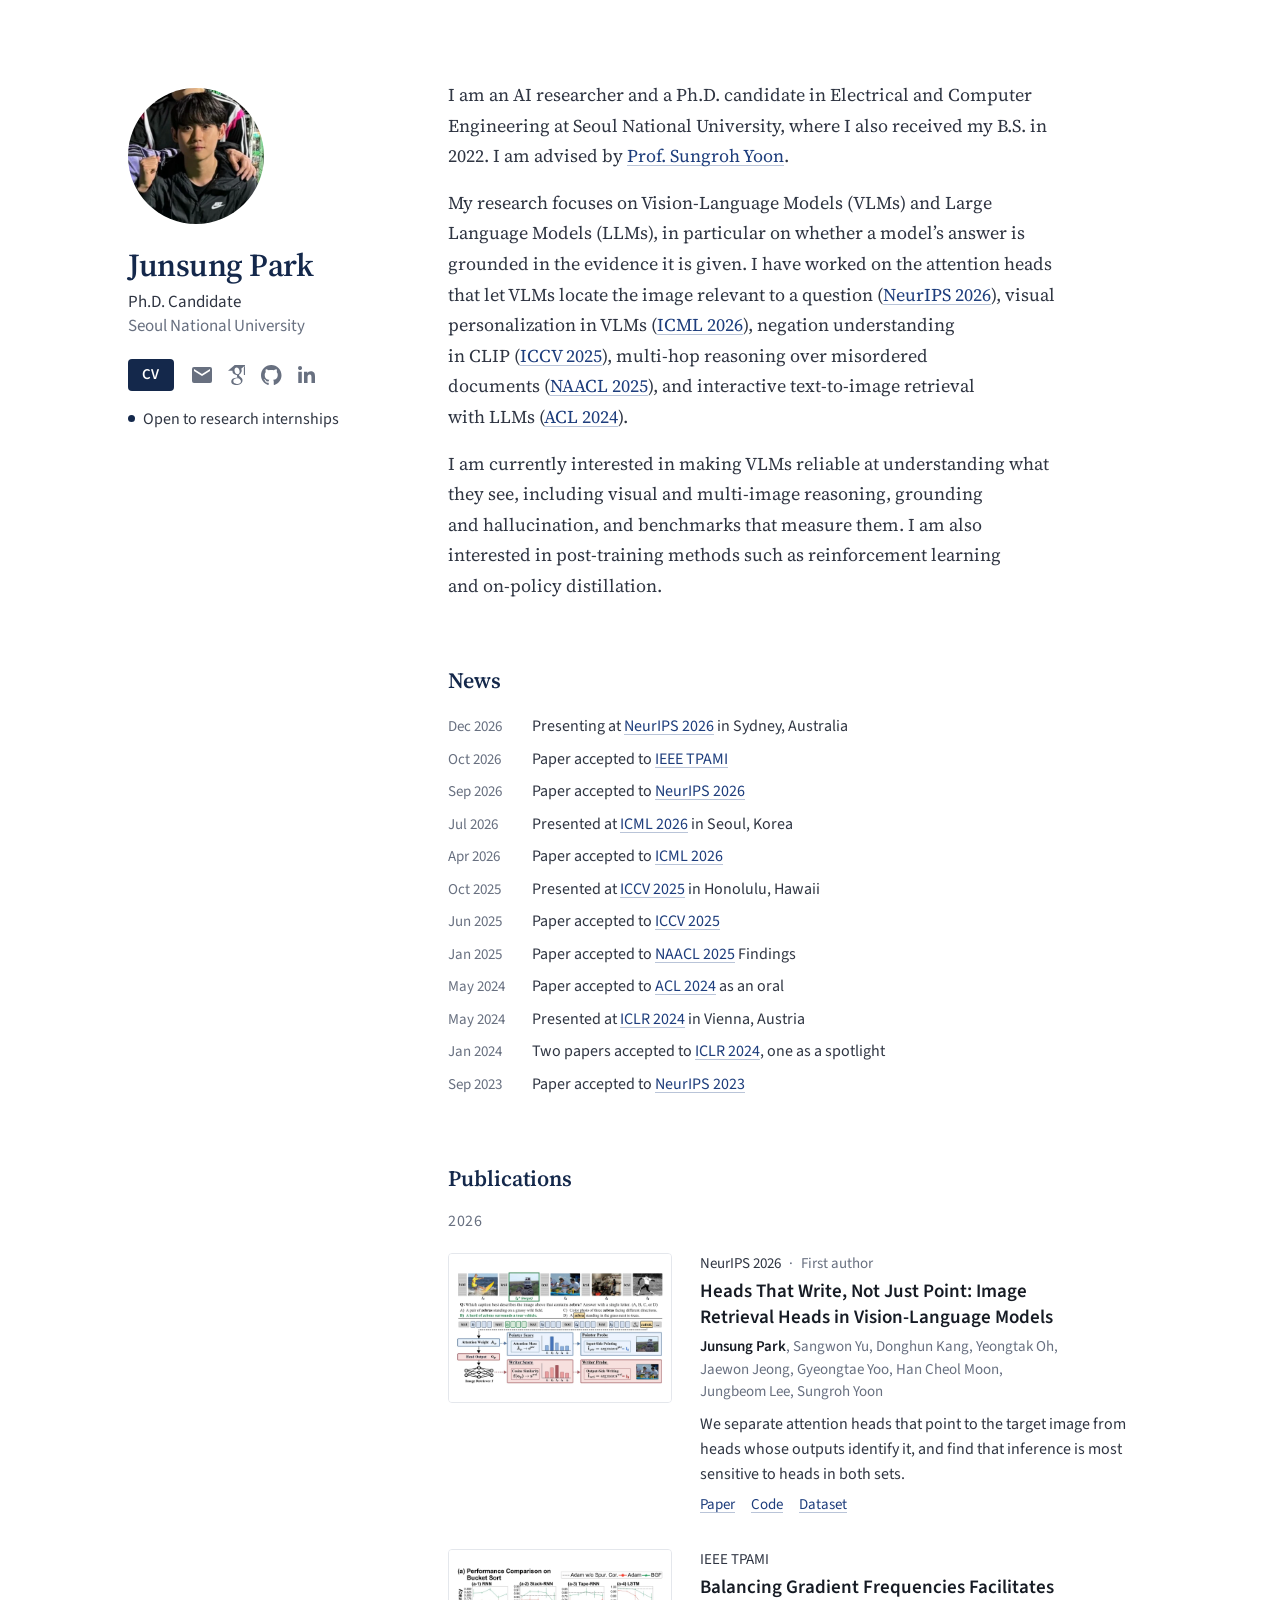
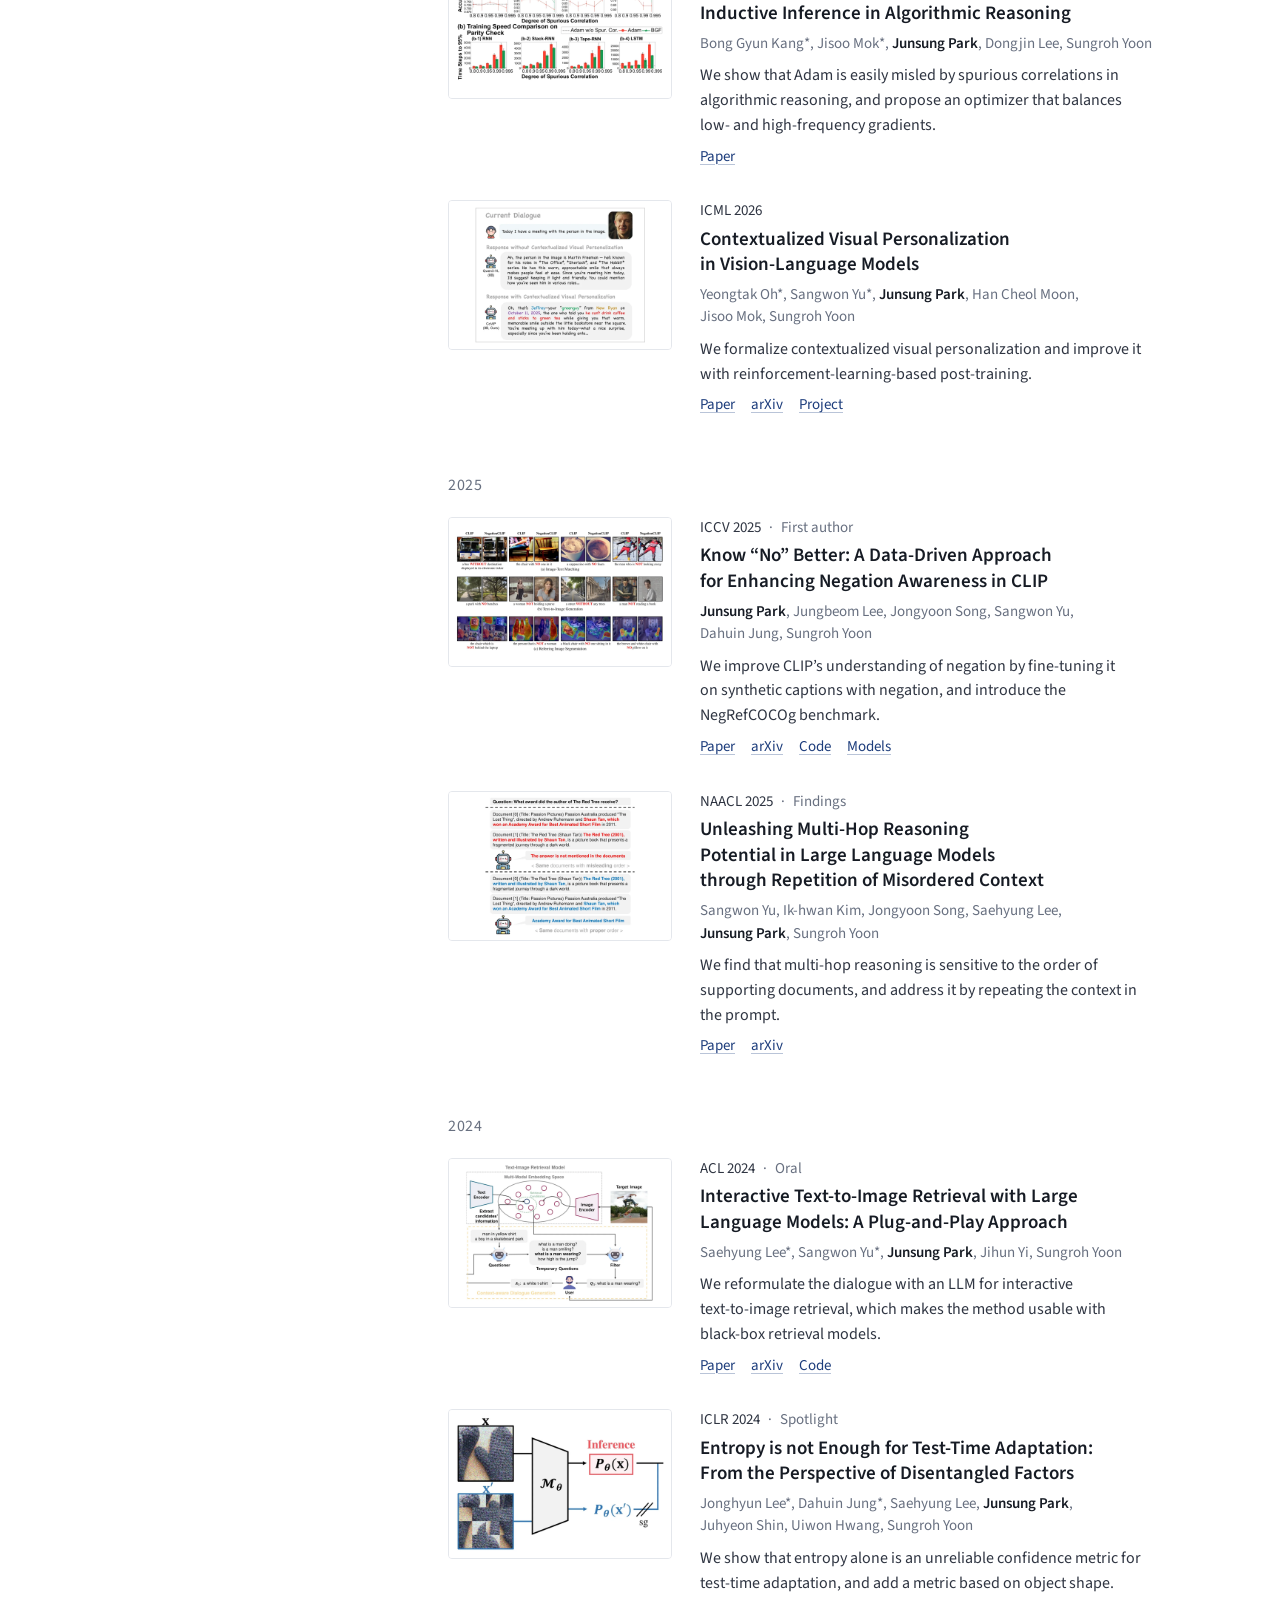
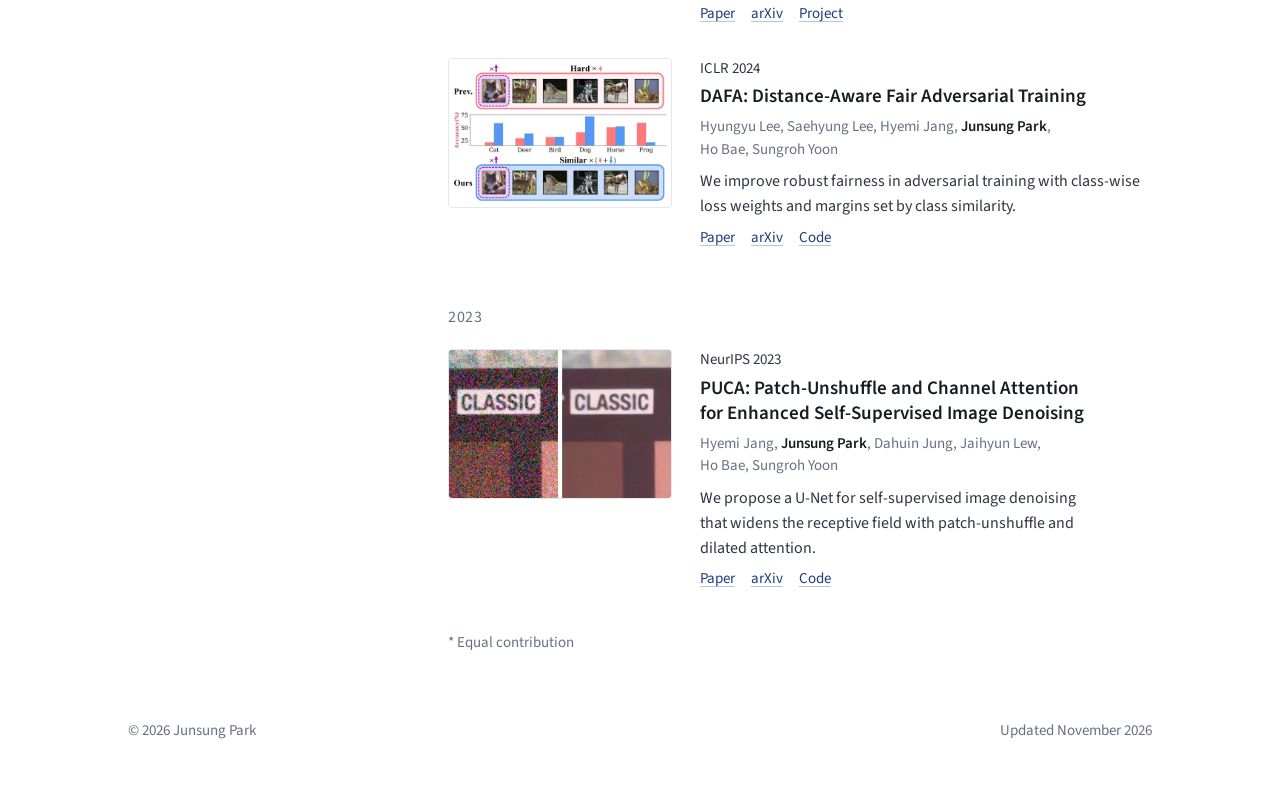
==== commit 2fce0536: "Profile photo framed wider, as on LinkedIn: the full original frame instead of a face crop" ====
--- a/index.html
+++ b/index.html
@@ -48,7 +48,7 @@
 
   <!-- ===== Profile ===================================================== -->
   <header class="profile" id="about">
-    <img class="avatar" src="assets/img/profile.webp?v=9cd8c5c7" width="320" height="320" alt="Portrait of Junsung Park">
+    <img class="avatar" src="assets/img/profile.webp?v=77d9572a" width="400" height="400" alt="Portrait of Junsung Park">
     <div class="ident">
       <h1>Junsung Park</h1>
       <p class="role">Ph.D. Candidate</p>
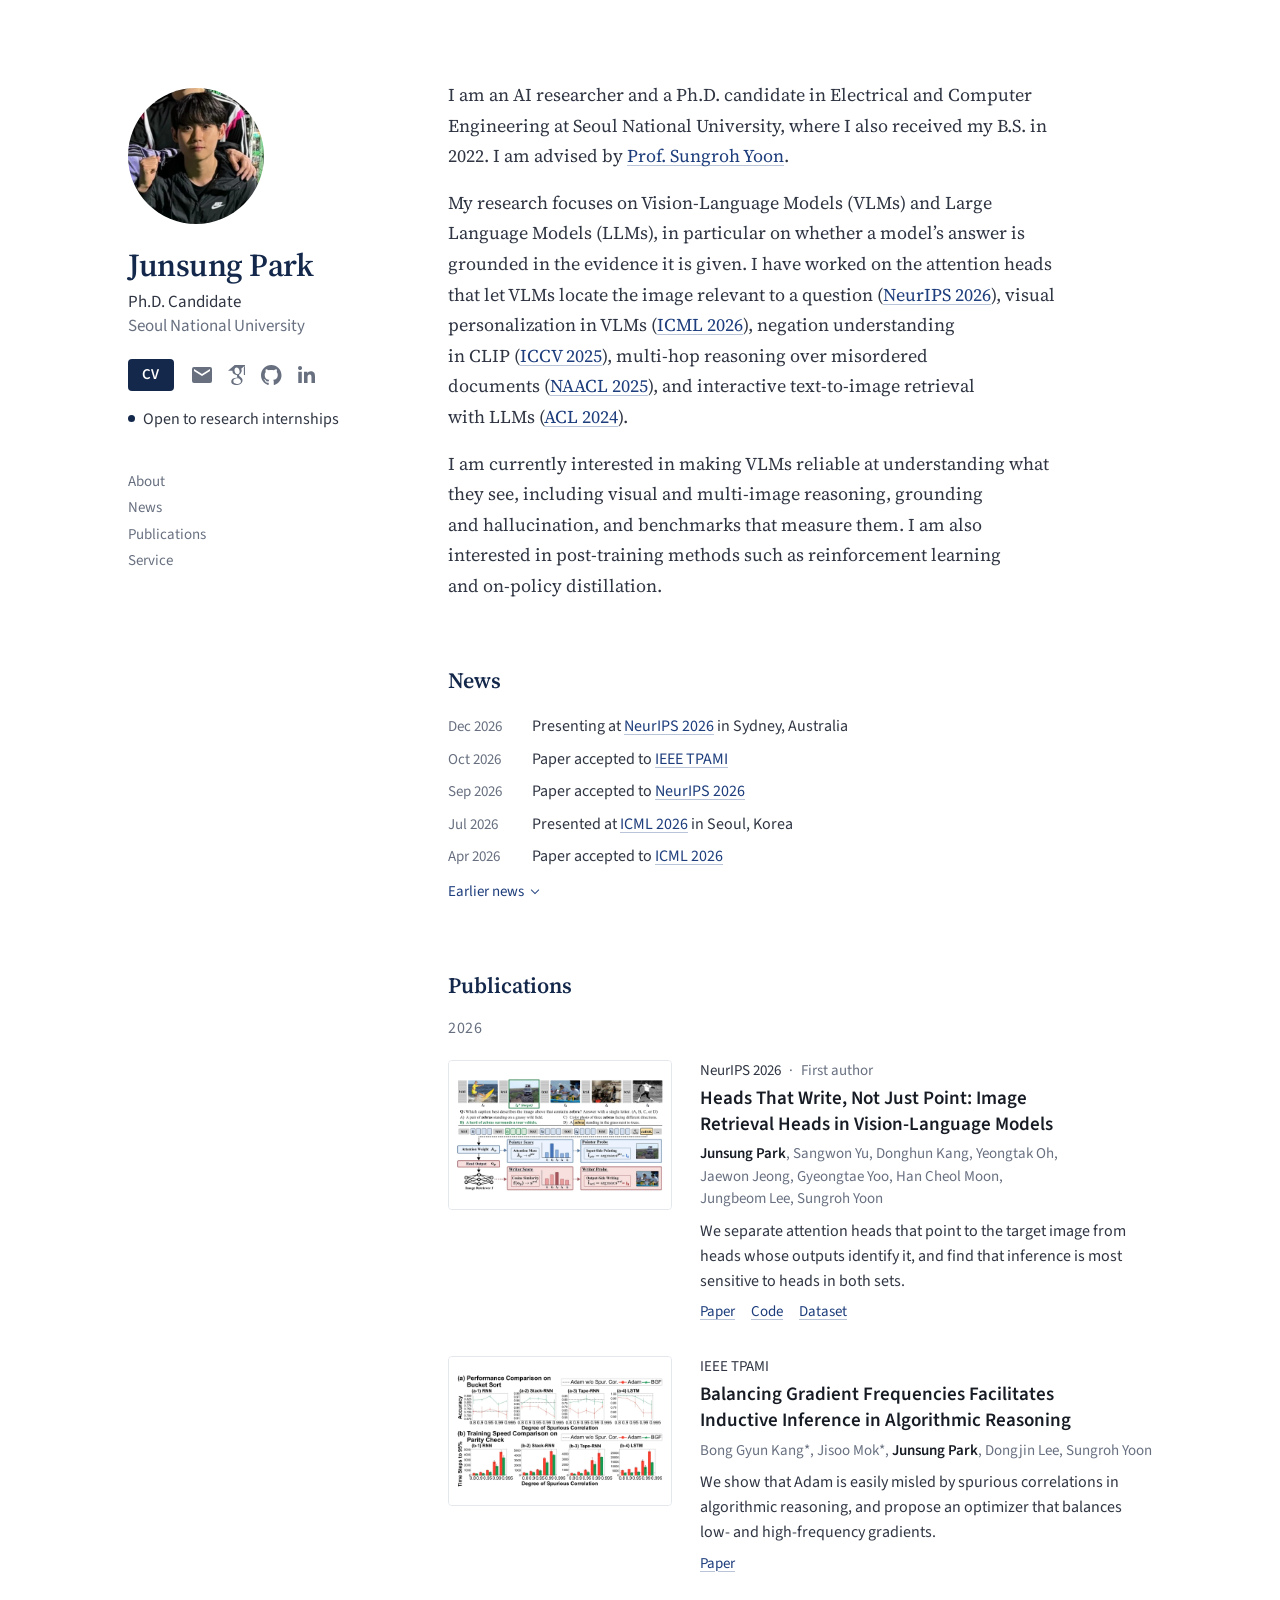
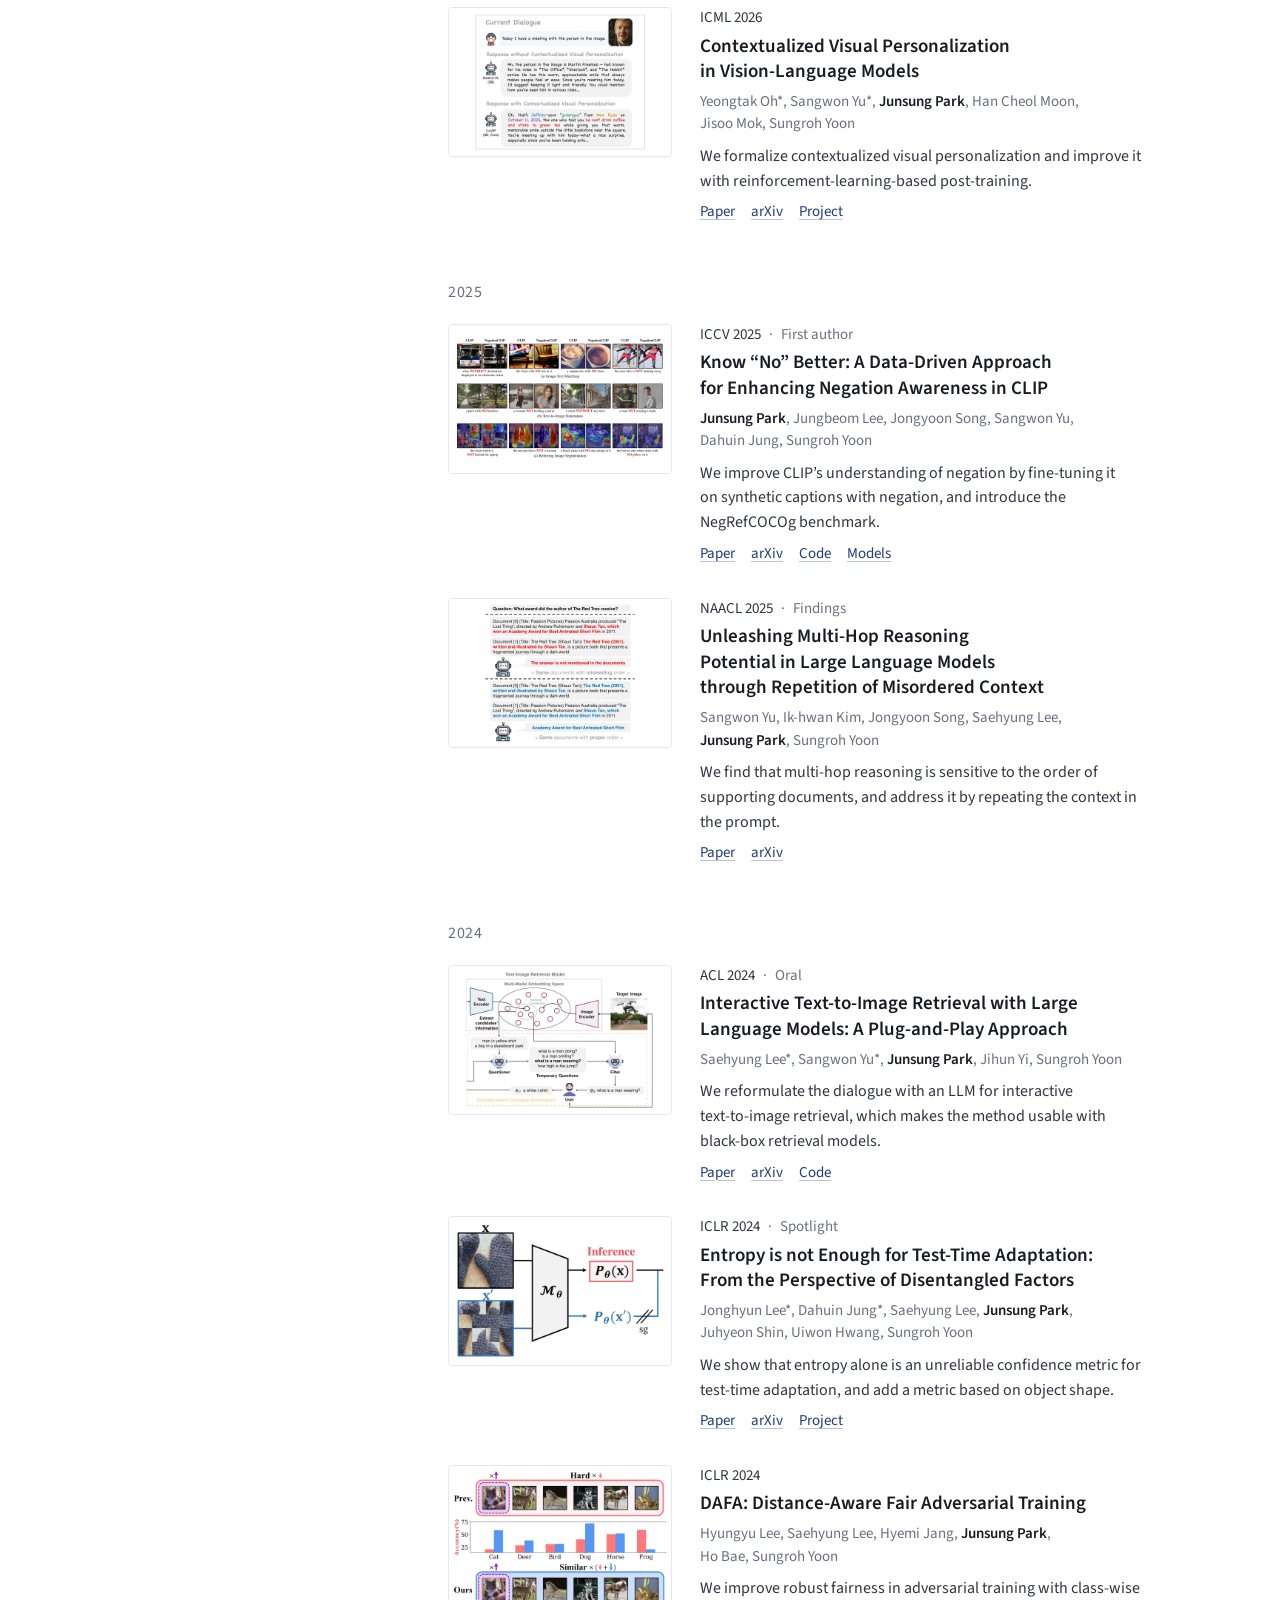
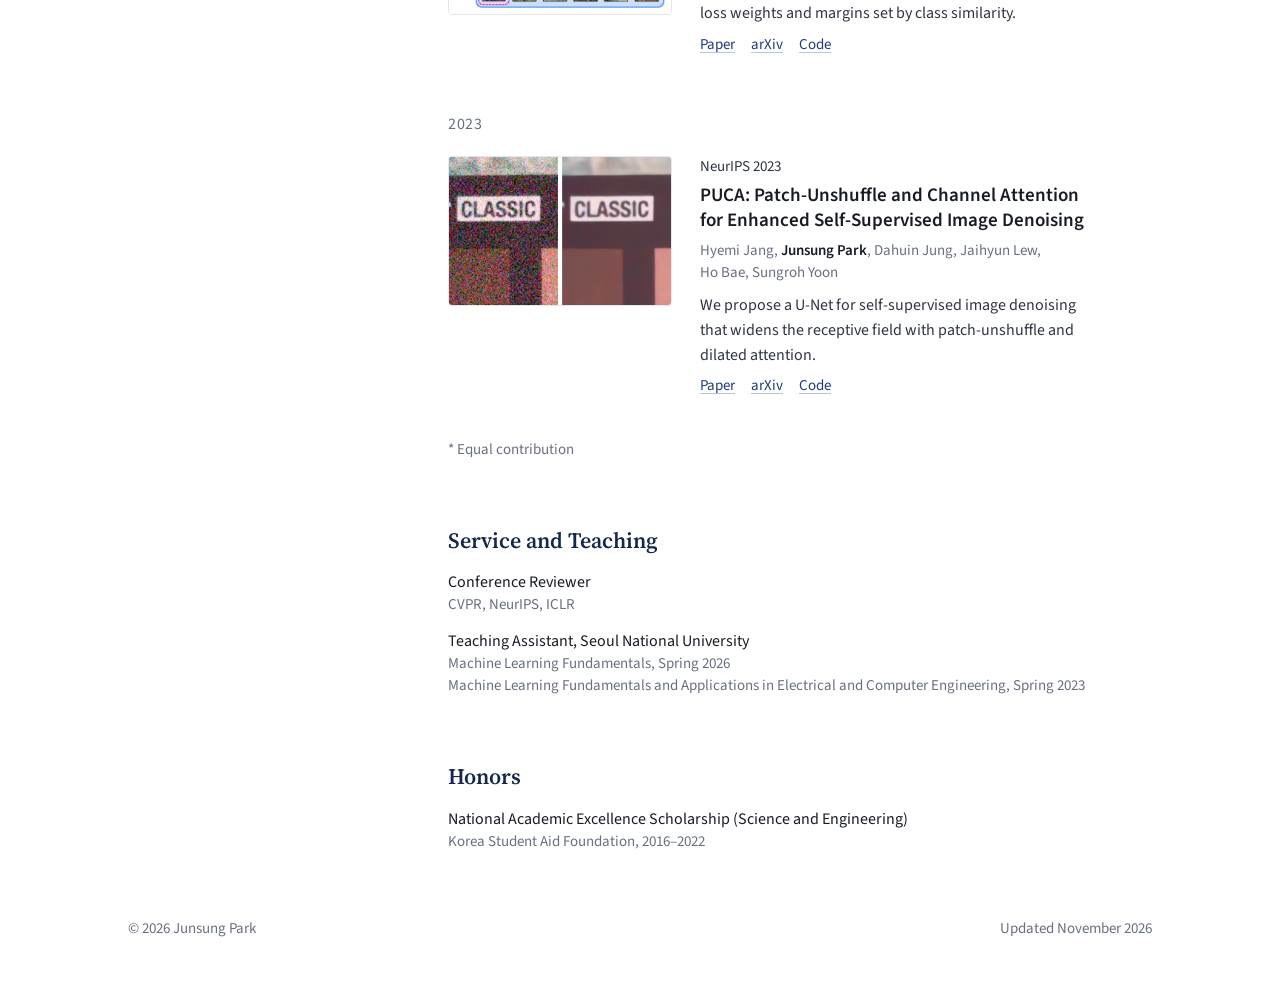
==== commit 49e2ea5f: "Five latest news with the rest under Earlier news; section links in the profile column; Service and " ====
--- a/index.html
+++ b/index.html
@@ -11,7 +11,7 @@
   <meta property="og:title" content="Junsung Park">
   <meta property="og:description" content="AI researcher and Ph.D. candidate at Seoul National University. Research on Vision-Language Models and Large Language Models.">
   <meta property="og:url" content="https://parkquasar.github.io/">
-  <meta property="og:image" content="https://parkquasar.github.io/assets/img/og-card.png">
+  <meta property="og:image" content="https://parkquasar.github.io/assets/img/og-card.png?v=b66c181b">
   <meta property="og:image:width" content="1200">
   <meta property="og:image:height" content="630">
   <meta property="og:image:alt" content="Junsung Park, Ph.D. candidate at Seoul National University">
@@ -20,7 +20,7 @@
   <link rel="icon" href="favicon.svg?v=b9212a78" type="image/svg+xml">
   <link rel="preload" href="assets/fonts/source-sans-3-latin-wght-normal.woff2" as="font" type="font/woff2" crossorigin>
   <link rel="preload" href="assets/fonts/source-serif-4-latin-opsz-normal.woff2" as="font" type="font/woff2" crossorigin>
-  <link rel="stylesheet" href="assets/style.css?v=1bb63927">
+  <link rel="stylesheet" href="assets/style.css?v=d92d2c3d">
   <script type="application/ld+json">
   {
     "@context": "https://schema.org",
@@ -64,6 +64,12 @@
       </ul>
     </div>
     <p class="status">Open to research internships</p>
+    <nav class="toc" aria-label="Sections">
+      <a href="#top">About</a>
+      <a href="#news">News</a>
+      <a href="#publications">Publications</a>
+      <a href="#service">Service</a>
+    </nav>
   </header>
 
   <main>
@@ -82,21 +88,28 @@
     <section class="sect" id="news" aria-labelledby="h-news">
       <h2 class="label" id="h-news">News</h2>
       <div class="body">
-        <!-- Newest first. Venue names use &nbsp; so they stay on one line. -->
+        <!-- Newest first; the five most recent are shown, the rest sit under "Earlier news".
+             When adding an item, move the fifth one down into the second list.
+             Venue names use &nbsp; so they stay on one line. -->
         <ul class="news">
             <li><time datetime="2026-12">Dec 2026</time><span>Presenting at <a href="#neurips2026">NeurIPS&nbsp;2026</a> in <span class="nb">Sydney, Australia</span></span></li>
             <li><time datetime="2026-10">Oct 2026</time><span>Paper accepted to <a href="#tpami2026">IEEE&nbsp;TPAMI</a></span></li>
             <li><time datetime="2026-09">Sep 2026</time><span>Paper accepted to <a href="#neurips2026">NeurIPS&nbsp;2026</a></span></li>
             <li><time datetime="2026-07">Jul 2026</time><span>Presented at <a href="#icml2026">ICML&nbsp;2026</a> in <span class="nb">Seoul, Korea</span></span></li>
             <li><time datetime="2026-04">Apr 2026</time><span>Paper accepted to <a href="#icml2026">ICML&nbsp;2026</a></span></li>
-            <li><time datetime="2025-10">Oct 2025</time><span>Presented at <a href="#iccv2025">ICCV&nbsp;2025</a> in <span class="nb">Honolulu, Hawaii</span></span></li>
-            <li><time datetime="2025-06">Jun 2025</time><span>Paper accepted to <a href="#iccv2025">ICCV&nbsp;2025</a></span></li>
-            <li><time datetime="2025-01">Jan 2025</time><span>Paper accepted to <span class="nb"><a href="#naacl2025">NAACL&nbsp;2025</a> Findings</span></span></li>
-            <li><time datetime="2024-05">May 2024</time><span>Paper accepted to <a href="#acl2024">ACL&nbsp;2024</a> <span class="nb">as an oral</span></span></li>
-            <li><time datetime="2024-05">May 2024</time><span>Presented at <a href="#iclr2024">ICLR&nbsp;2024</a> in <span class="nb">Vienna, Austria</span></span></li>
-            <li><time datetime="2024-01">Jan 2024</time><span>Two papers accepted to <a href="#iclr2024">ICLR&nbsp;2024</a>, one as a&nbsp;spotlight</span></li>
-            <li><time datetime="2023-09">Sep 2023</time><span>Paper accepted to <a href="#neurips2023">NeurIPS&nbsp;2023</a></span></li>
         </ul>
+        <details class="more">
+          <summary>Earlier news</summary>
+          <ul class="news">
+              <li><time datetime="2025-10">Oct 2025</time><span>Presented at <a href="#iccv2025">ICCV&nbsp;2025</a> in <span class="nb">Honolulu, Hawaii</span></span></li>
+              <li><time datetime="2025-06">Jun 2025</time><span>Paper accepted to <a href="#iccv2025">ICCV&nbsp;2025</a></span></li>
+              <li><time datetime="2025-01">Jan 2025</time><span>Paper accepted to <span class="nb"><a href="#naacl2025">NAACL&nbsp;2025</a> Findings</span></span></li>
+              <li><time datetime="2024-05">May 2024</time><span>Paper accepted to <a href="#acl2024">ACL&nbsp;2024</a> <span class="nb">as an oral</span></span></li>
+              <li><time datetime="2024-05">May 2024</time><span>Presented at <a href="#iclr2024">ICLR&nbsp;2024</a> in <span class="nb">Vienna, Austria</span></span></li>
+              <li><time datetime="2024-01">Jan 2024</time><span>Two papers accepted to <a href="#iclr2024">ICLR&nbsp;2024</a>, one as a&nbsp;spotlight</span></li>
+              <li><time datetime="2023-09">Sep 2023</time><span>Paper accepted to <a href="#neurips2023">NeurIPS&nbsp;2023</a></span></li>
+          </ul>
+        </details>
       </div>
     </section>
 
@@ -230,6 +243,26 @@
       </div>
     </section>
 
+    <!-- ===== Service, teaching and honors =============================== -->
+    <section class="sect" id="service" aria-labelledby="h-service">
+      <h2 class="label" id="h-service">Service and Teaching</h2>
+      <div class="body">
+        <ul class="items">
+          <li><p class="item">Conference Reviewer</p><p class="detail">CVPR, NeurIPS, ICLR</p></li>
+          <li><p class="item">Teaching Assistant, Seoul National University</p><p class="detail">Machine Learning Fundamentals, Spring 2026</p><p class="detail">Machine Learning Fundamentals and Applications in Electrical and Computer Engineering, Spring 2023</p></li>
+        </ul>
+      </div>
+    </section>
+
+    <section class="sect" id="honors" aria-labelledby="h-honors">
+      <h2 class="label" id="h-honors">Honors</h2>
+      <div class="body">
+        <ul class="items">
+          <li><p class="item">National Academic Excellence Scholarship (Science and Engineering)</p><p class="detail">Korea Student Aid Foundation, <span class="nb">2016&ndash;2022</span></p></li>
+        </ul>
+      </div>
+    </section>
+
   </main>
 </div>
 
--- a/assets/style.css
+++ b/assets/style.css
@@ -139,6 +139,9 @@
 .status { display: flex; align-items: center; gap: 0.5rem; font-size: 1rem; line-height: 1.5; }
 .status::before { content: ""; flex: none; width: 0.4375rem; height: 0.4375rem; border-radius: 50%; background: var(--navy); }
 
+/* Section links under the status; shown only when the profile is a sticky column. */
+.toc { display: none; }
+
 /* ---- Sections ------------------------------------------------------ */
 .sect + .sect { margin-top: 4rem; }
 .label {
@@ -167,6 +170,34 @@
 }
 .news time { color: var(--muted); font-size: 0.9375rem; font-variant-numeric: tabular-nums; white-space: nowrap; }
 
+/* Older news behind a disclosure (no script): a small navy link with a chevron that turns. */
+.more { margin-top: 0.25rem; }
+.more > summary {
+  display: inline-flex;
+  align-items: center;
+  gap: 0.5rem;
+  padding: 0.25rem 0;
+  color: var(--link);
+  font-size: 0.9375rem;
+  line-height: 1.5;
+  list-style: none;
+  cursor: pointer;
+}
+.more > summary::-webkit-details-marker { display: none; }
+.more > summary::after {
+  content: "";
+  width: 0.375rem;
+  height: 0.375rem;
+  border-right: 1.5px solid currentColor;
+  border-bottom: 1.5px solid currentColor;
+  transform: translateY(-0.125rem) rotate(45deg);
+  transition: transform 0.15s ease;
+}
+.more[open] > summary::after { transform: translateY(0.125rem) rotate(-135deg); }
+.more > summary:hover { text-decoration: underline; text-decoration-thickness: 1px; text-underline-offset: 3px; }
+.more > summary:focus-visible { outline: 2px solid var(--navy); outline-offset: 3px; border-radius: 3px; }
+.more[open] > summary { margin-bottom: 0.25rem; }
+
 /* ---- Publications -------------------------------------------------- */
 .year {
   margin: 2.5rem 0 0.25rem;
@@ -179,6 +210,11 @@
 }
 .body > .year:first-child { margin-top: 0.5rem; }
 .legend { margin-top: 1.5rem; color: var(--muted); font-size: 0.9375rem; }
+
+/* Service, teaching and honors: an item, then its details in grey. */
+.items li + li { margin-top: 0.75rem; }
+.item { color: var(--ink); font-size: 1rem; line-height: 1.5; }
+.detail { color: var(--muted); font-size: 0.9375rem; line-height: 1.5; }
 
 /* Each paper is a row: figure | text, with the links under the text. All figures are 3:2
    (assets/img/thumbs); they open the full-size figure. */
@@ -226,6 +262,9 @@
   .ident { margin-top: 1.5rem; }
   .reach { margin-top: 1.25rem; }
   .status { margin-top: 1rem; }
+  .toc { display: flex; flex-direction: column; align-items: flex-start; gap: 0.25rem; margin-top: 2.5rem; }
+  .toc a { color: var(--muted); font-size: 0.9375rem; line-height: 1.5; transition: color 0.15s ease; }
+  .toc a:hover { color: var(--navy); }
   main { padding-top: 5rem; }
 }
 
@@ -276,7 +315,7 @@
 }
 
 /* Short windows: the sticky profile would not fit, so it scrolls with the page. */
-@media (min-width: 70rem) and (max-height: 28rem) {
+@media (min-width: 70rem) and (max-height: 37rem) { /* the profile column is about 573px tall */
   .profile { position: static; }
 }
 /* Touch screens: taller tap areas for the paper links, without moving anything. */
@@ -291,5 +330,6 @@
 
 @media print {
   .profile { position: static; }
+  .toc, .more > summary { display: none; }
   .pub { break-inside: avoid; }
 }
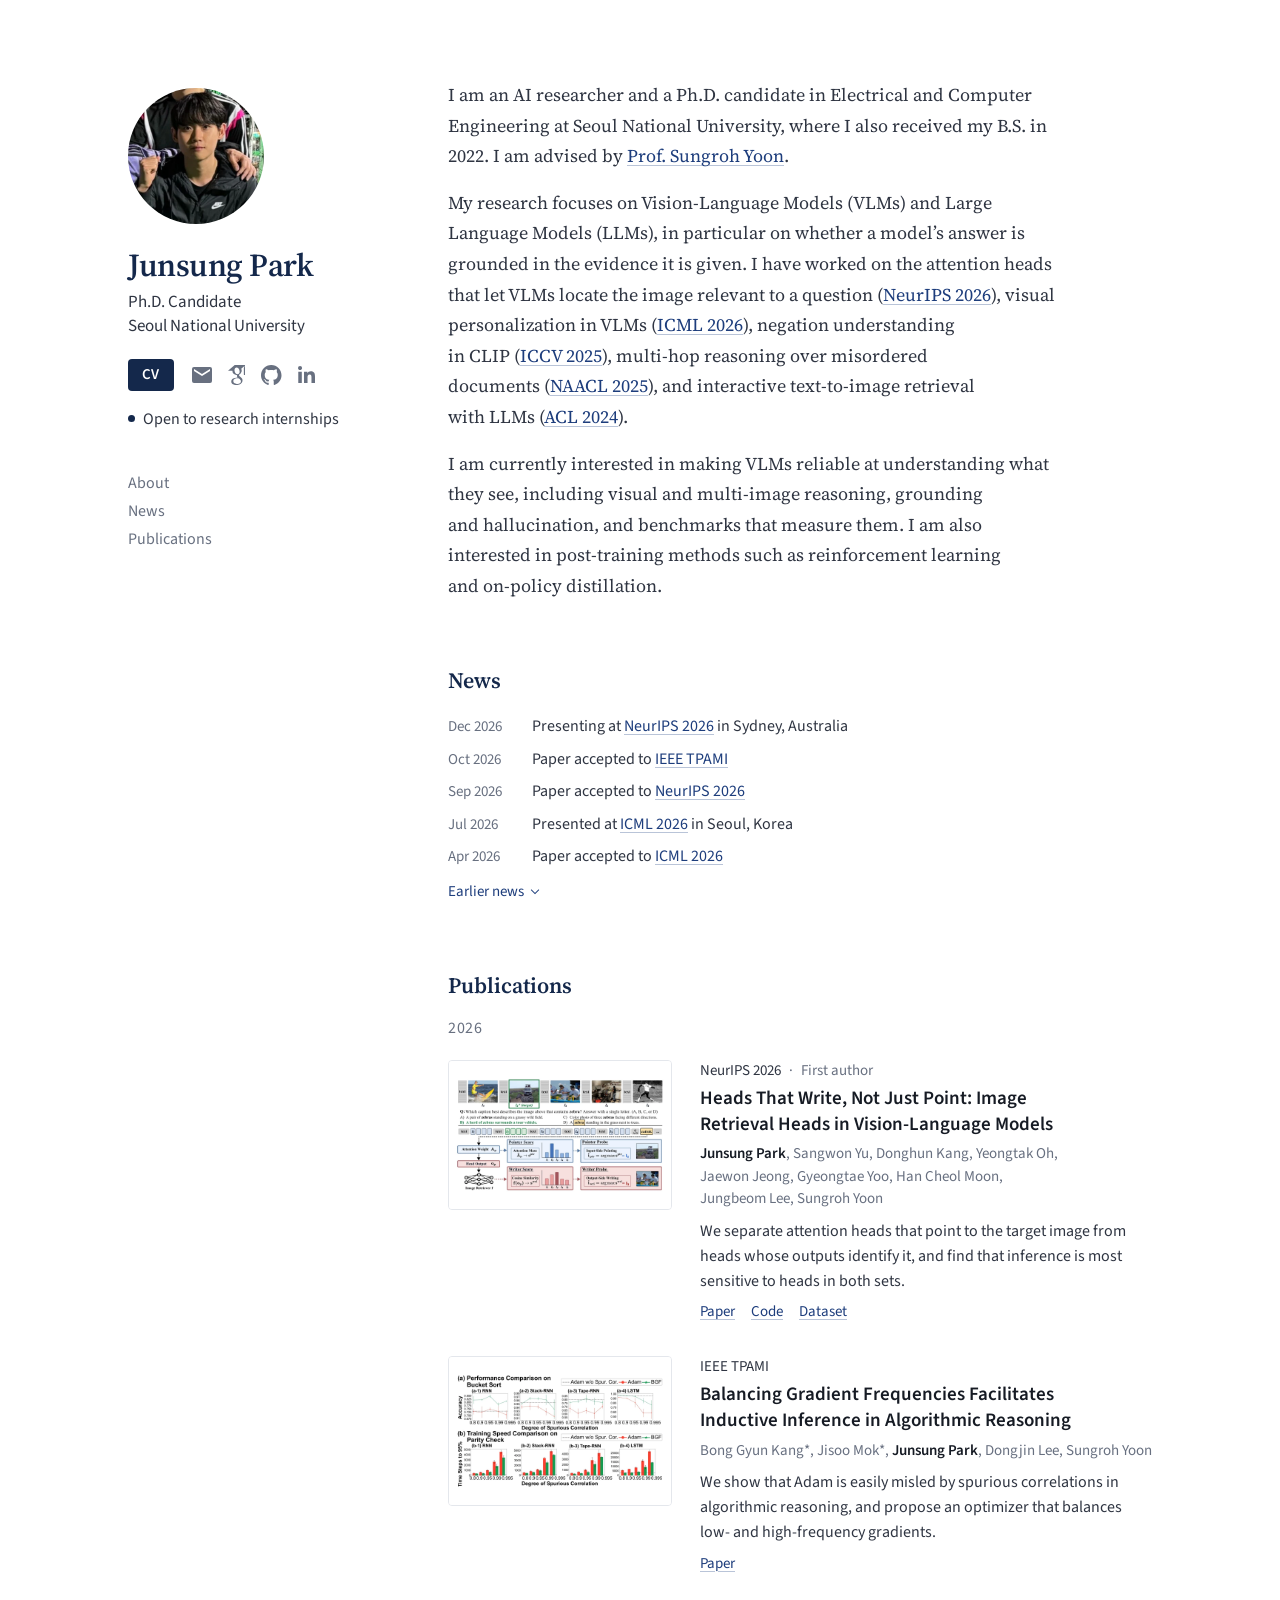
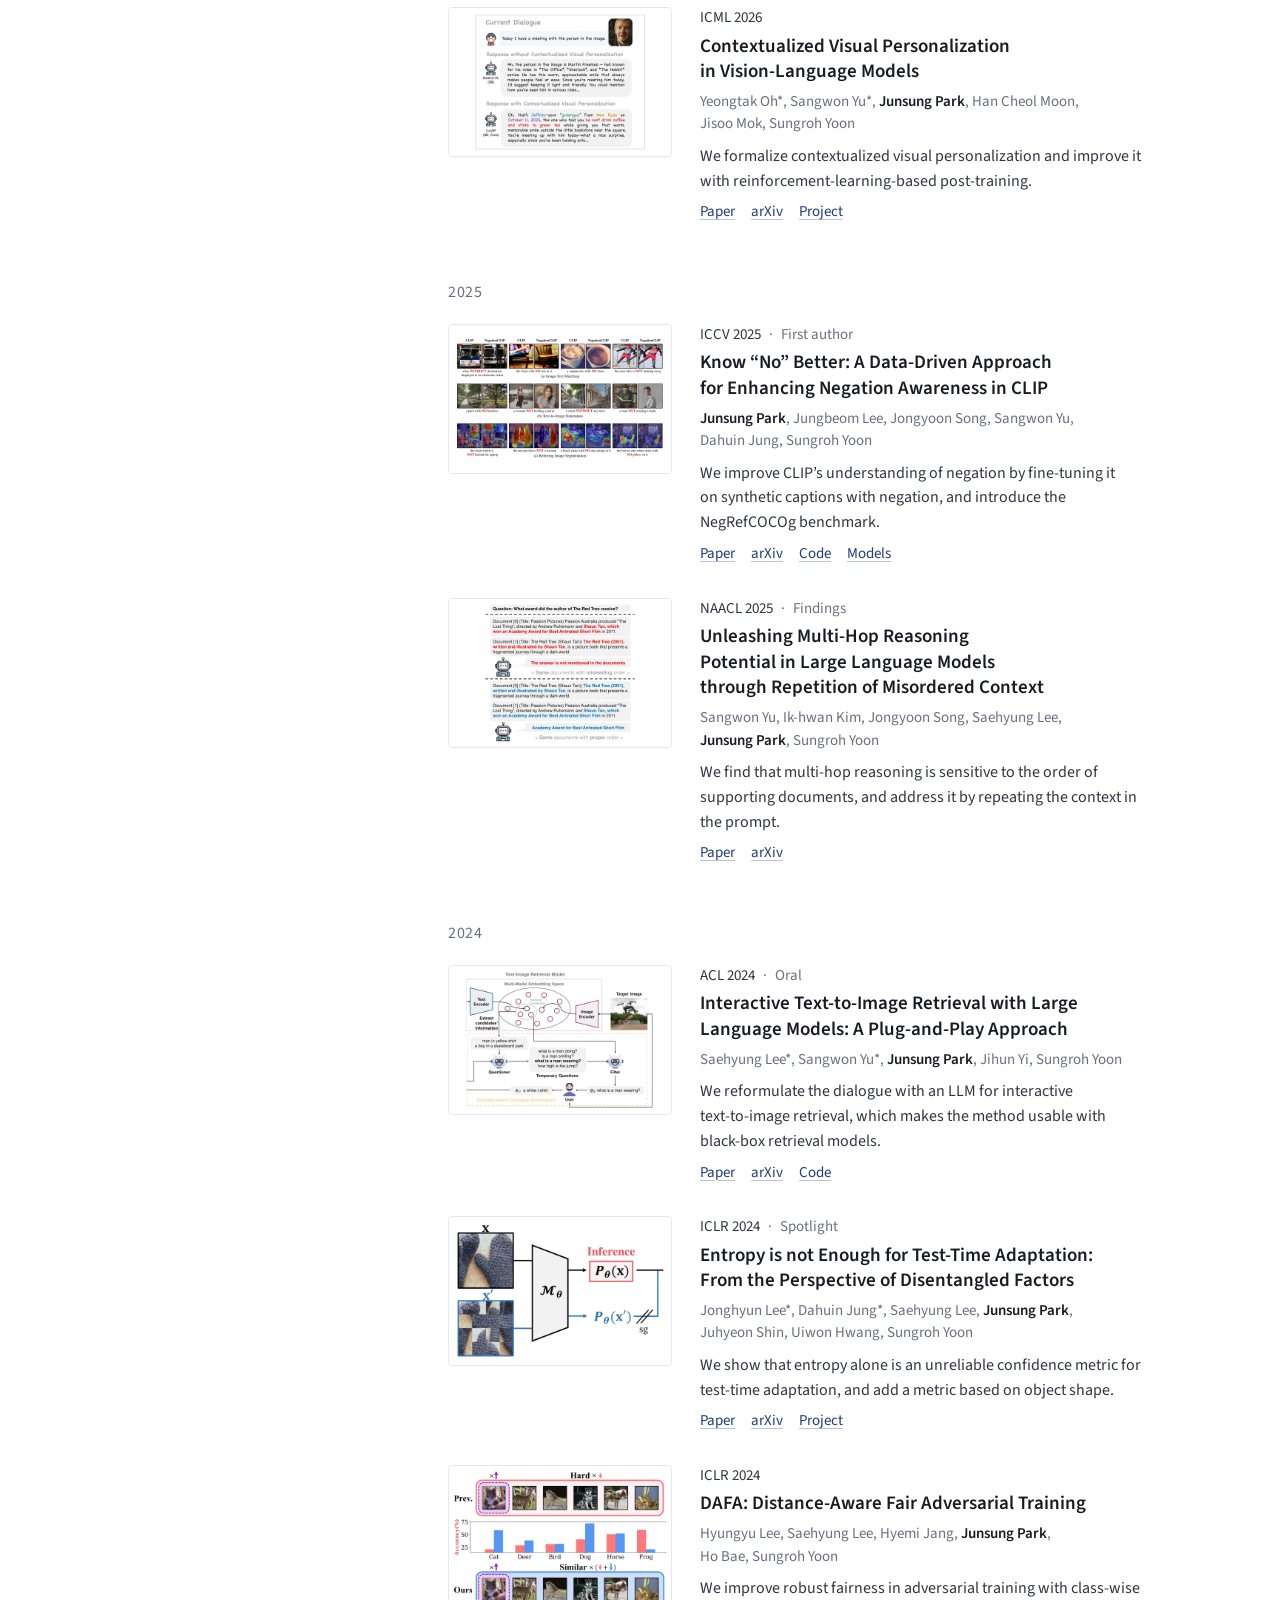
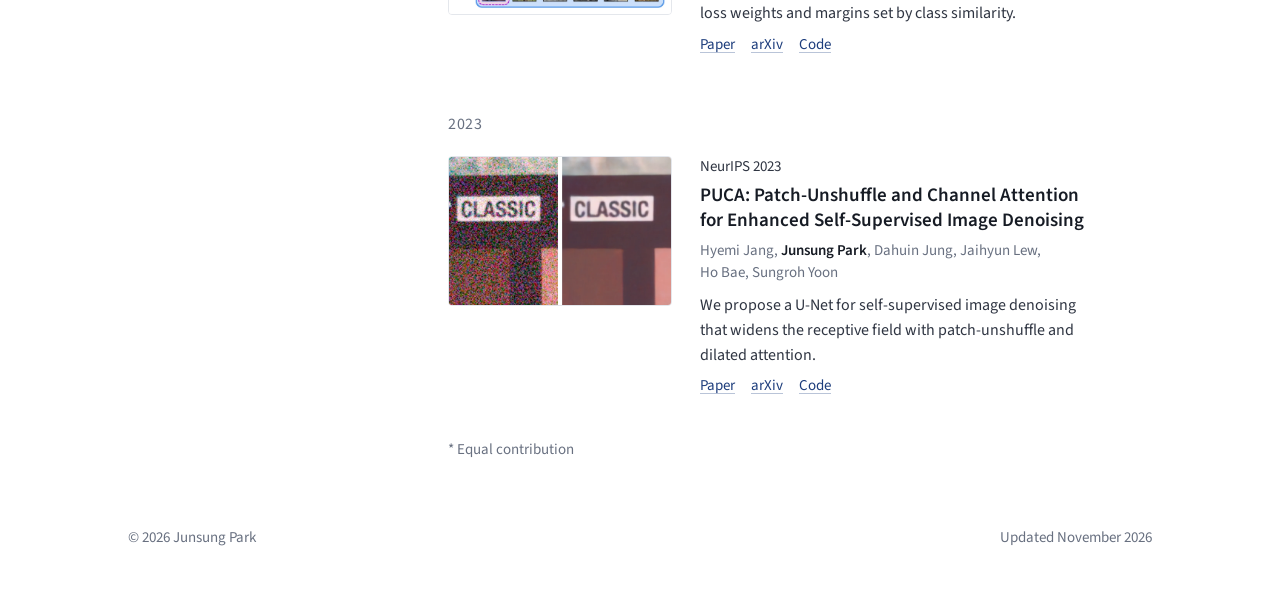
==== commit 9f14a02b: "University in the same dark grey as the role; section links at 16px; Service and Teaching and Honors" ====
--- a/index.html
+++ b/index.html
@@ -20,7 +20,7 @@
   <link rel="icon" href="favicon.svg?v=b9212a78" type="image/svg+xml">
   <link rel="preload" href="assets/fonts/source-sans-3-latin-wght-normal.woff2" as="font" type="font/woff2" crossorigin>
   <link rel="preload" href="assets/fonts/source-serif-4-latin-opsz-normal.woff2" as="font" type="font/woff2" crossorigin>
-  <link rel="stylesheet" href="assets/style.css?v=d92d2c3d">
+  <link rel="stylesheet" href="assets/style.css?v=6062eaad">
   <script type="application/ld+json">
   {
     "@context": "https://schema.org",
@@ -68,7 +68,6 @@
       <a href="#top">About</a>
       <a href="#news">News</a>
       <a href="#publications">Publications</a>
-      <a href="#service">Service</a>
     </nav>
   </header>
 
@@ -243,26 +242,6 @@
       </div>
     </section>
 
-    <!-- ===== Service, teaching and honors =============================== -->
-    <section class="sect" id="service" aria-labelledby="h-service">
-      <h2 class="label" id="h-service">Service and Teaching</h2>
-      <div class="body">
-        <ul class="items">
-          <li><p class="item">Conference Reviewer</p><p class="detail">CVPR, NeurIPS, ICLR</p></li>
-          <li><p class="item">Teaching Assistant, Seoul National University</p><p class="detail">Machine Learning Fundamentals, Spring 2026</p><p class="detail">Machine Learning Fundamentals and Applications in Electrical and Computer Engineering, Spring 2023</p></li>
-        </ul>
-      </div>
-    </section>
-
-    <section class="sect" id="honors" aria-labelledby="h-honors">
-      <h2 class="label" id="h-honors">Honors</h2>
-      <div class="body">
-        <ul class="items">
-          <li><p class="item">National Academic Excellence Scholarship (Science and Engineering)</p><p class="detail">Korea Student Aid Foundation, <span class="nb">2016&ndash;2022</span></p></li>
-        </ul>
-      </div>
-    </section>
-
   </main>
 </div>
 
--- a/assets/style.css
+++ b/assets/style.css
@@ -106,7 +106,7 @@
   letter-spacing: -0.015em;
 }
 .role { margin-top: 0.5rem; font-size: 1.0625rem; line-height: 1.4; }
-.dept { color: var(--muted); font-size: 1.0625rem; line-height: 1.4; }
+.dept { font-size: 1.0625rem; line-height: 1.4; }
 
 /* The CV button first, then the profile marks, all on one centre line. Each mark's viewBox is
    cropped to its drawing, so the sizes below are drawn sizes: 20px tall (the envelope 20 x 16,
@@ -211,11 +211,6 @@
 .body > .year:first-child { margin-top: 0.5rem; }
 .legend { margin-top: 1.5rem; color: var(--muted); font-size: 0.9375rem; }
 
-/* Service, teaching and honors: an item, then its details in grey. */
-.items li + li { margin-top: 0.75rem; }
-.item { color: var(--ink); font-size: 1rem; line-height: 1.5; }
-.detail { color: var(--muted); font-size: 0.9375rem; line-height: 1.5; }
-
 /* Each paper is a row: figure | text, with the links under the text. All figures are 3:2
    (assets/img/thumbs); they open the full-size figure. */
 .pub {
@@ -263,7 +258,7 @@
   .reach { margin-top: 1.25rem; }
   .status { margin-top: 1rem; }
   .toc { display: flex; flex-direction: column; align-items: flex-start; gap: 0.25rem; margin-top: 2.5rem; }
-  .toc a { color: var(--muted); font-size: 0.9375rem; line-height: 1.5; transition: color 0.15s ease; }
+  .toc a { color: var(--muted); font-size: 1rem; line-height: 1.5; transition: color 0.15s ease; }
   .toc a:hover { color: var(--navy); }
   main { padding-top: 5rem; }
 }
@@ -315,7 +310,7 @@
 }
 
 /* Short windows: the sticky profile would not fit, so it scrolls with the page. */
-@media (min-width: 70rem) and (max-height: 37rem) { /* the profile column is about 573px tall */
+@media (min-width: 70rem) and (max-height: 35rem) { /* the profile column is about 551px tall */
   .profile { position: static; }
 }
 /* Touch screens: taller tap areas for the paper links, without moving anything. */
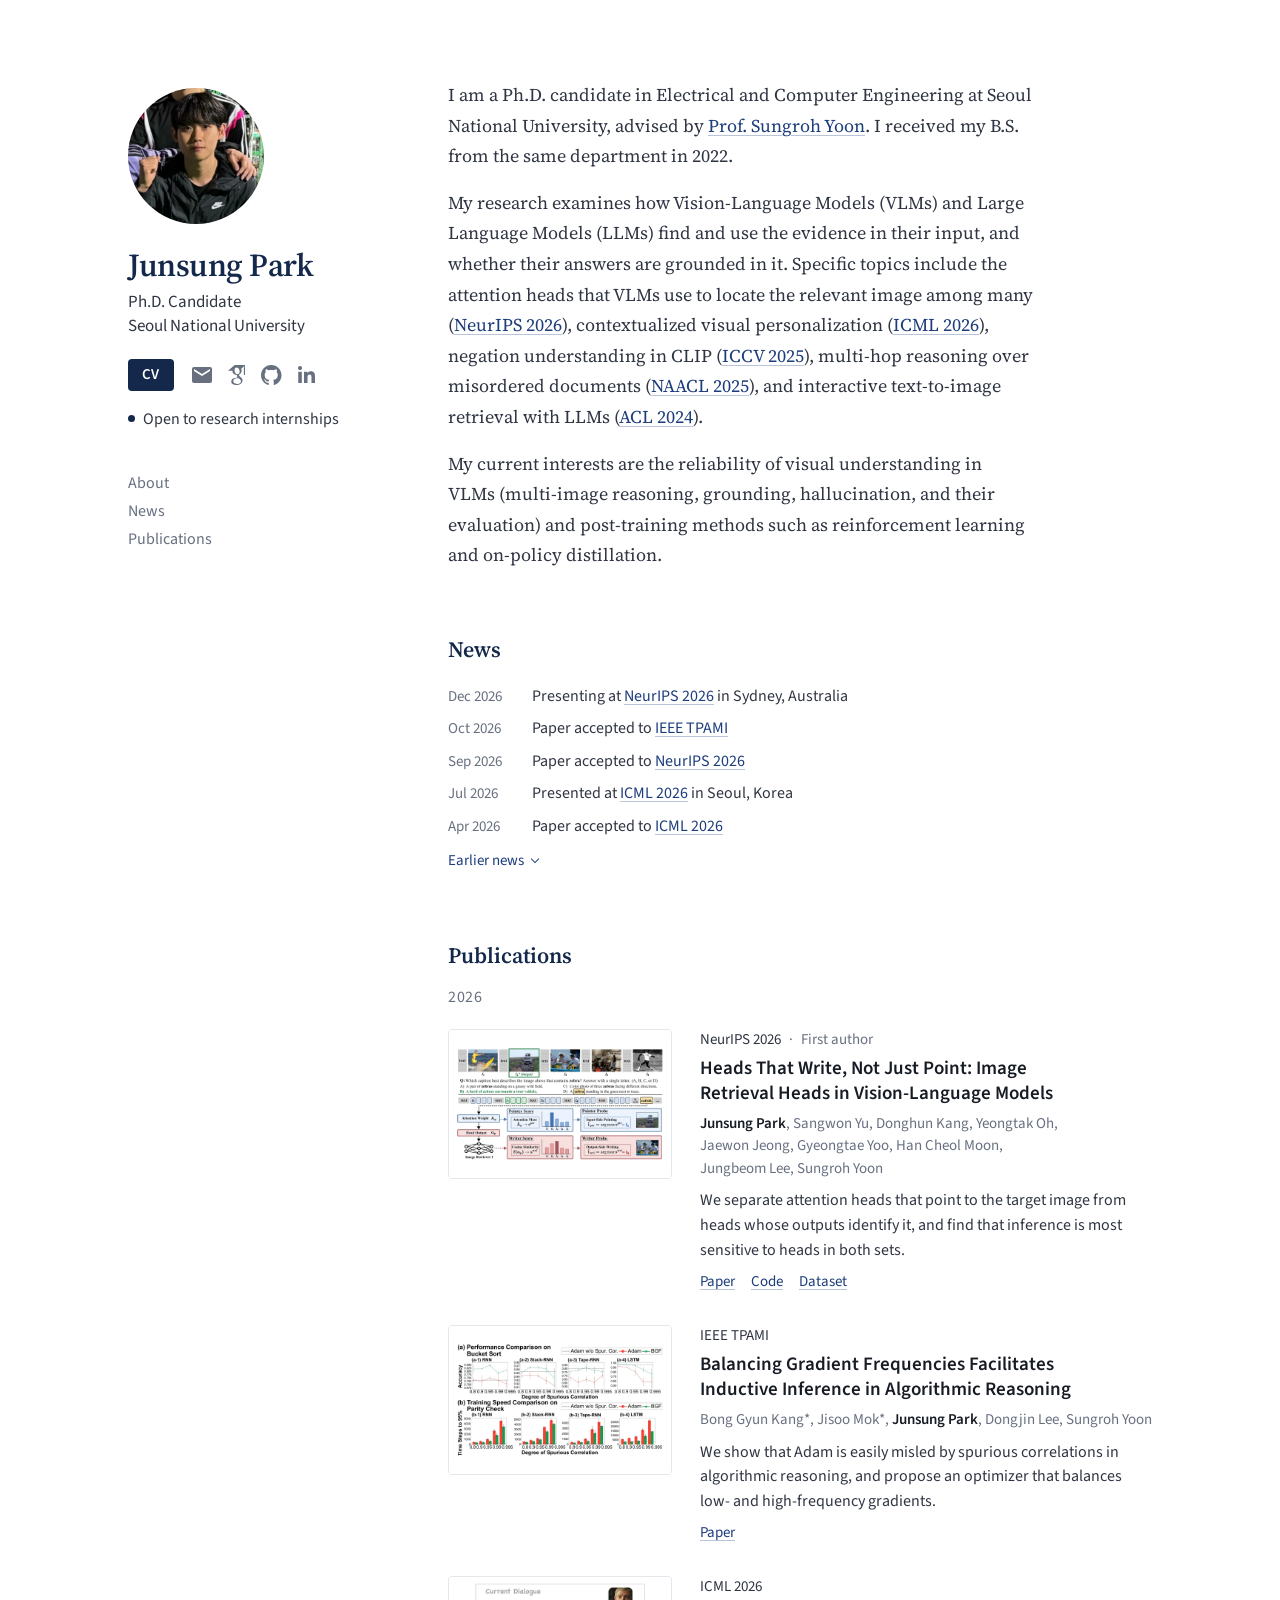
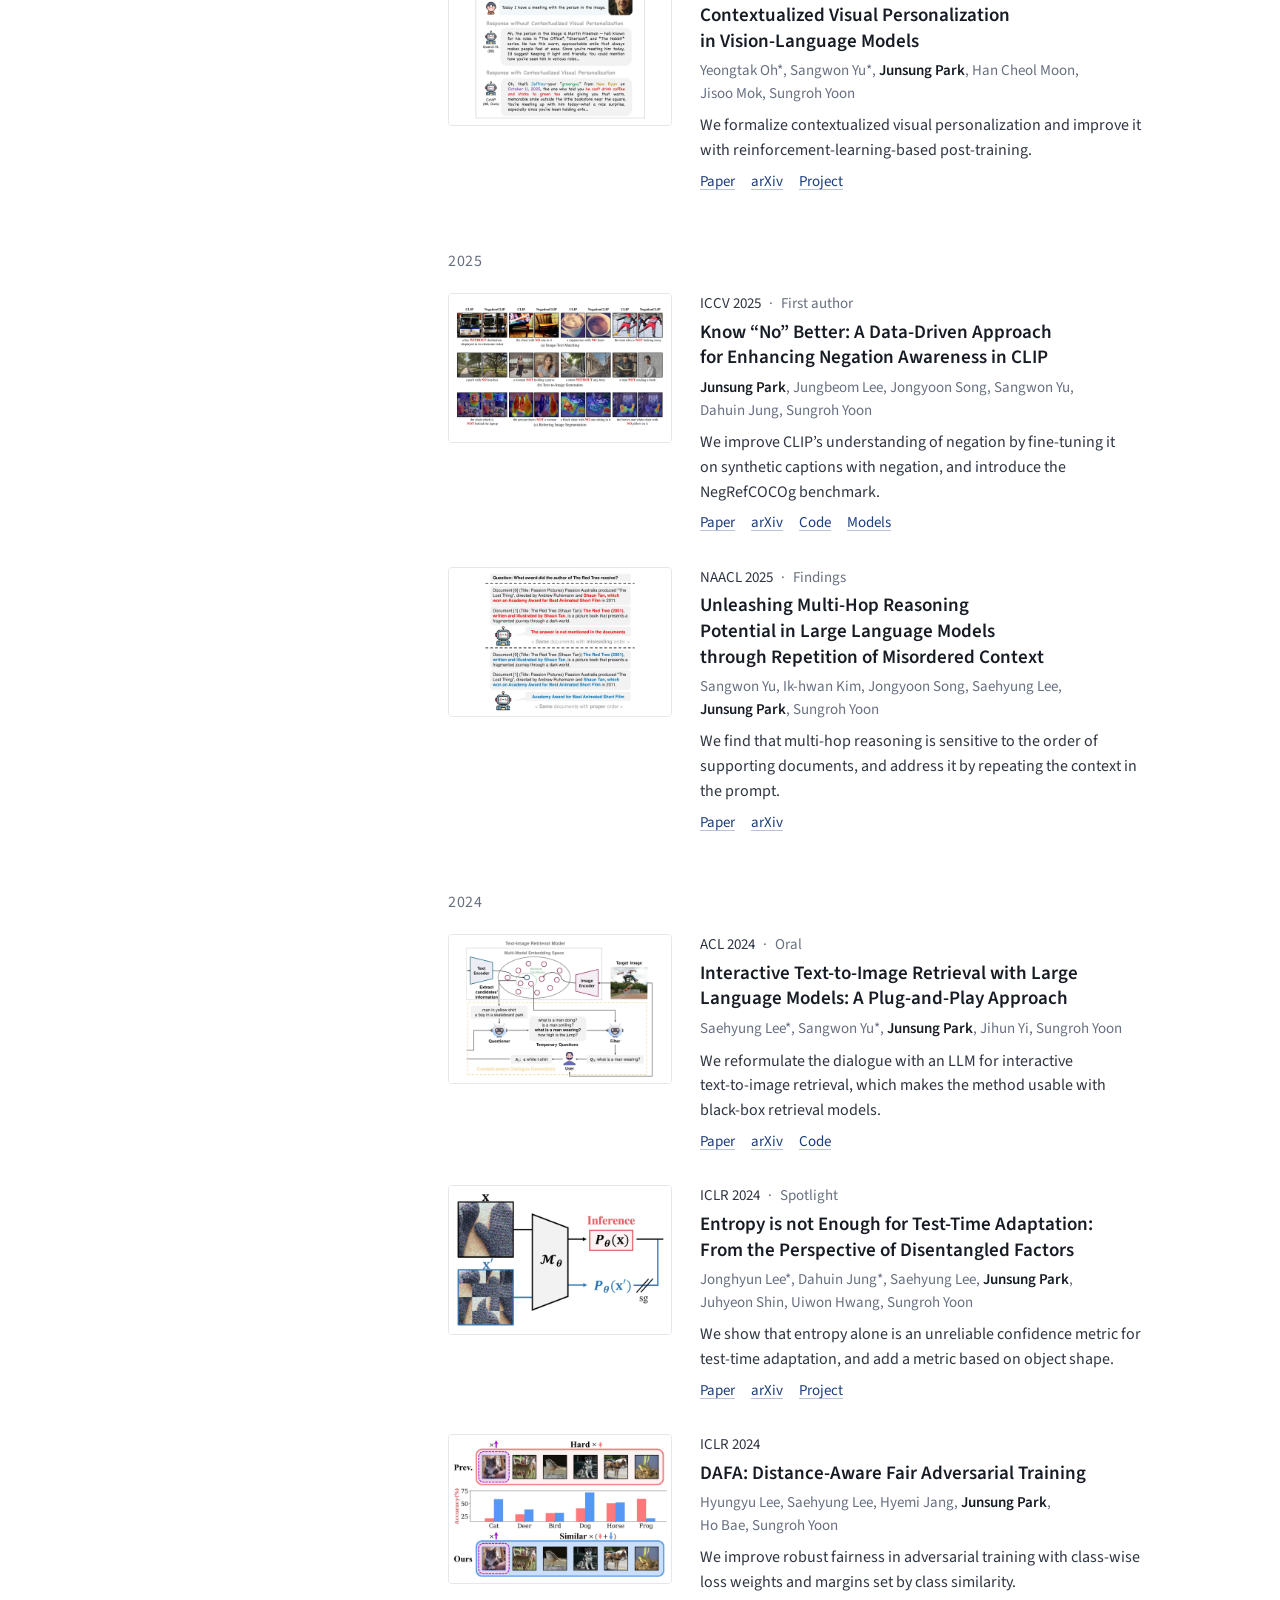
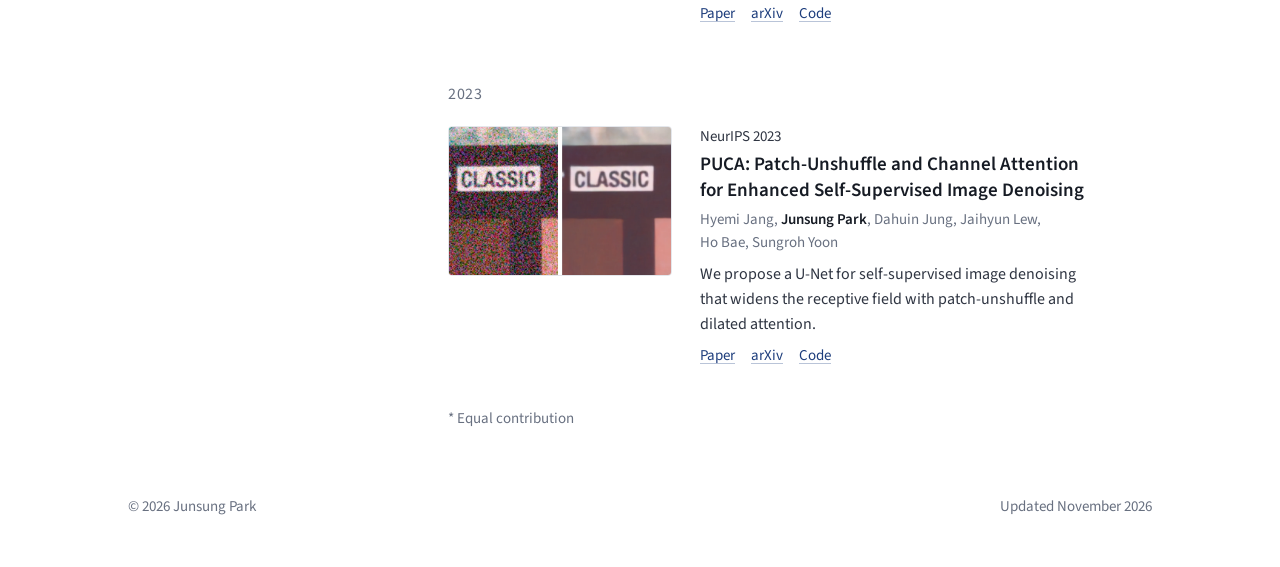
==== commit 75e77357: "Introduction in a more formal register: advisor in the first sentence, research question stated as h" ====
--- a/index.html
+++ b/index.html
@@ -77,10 +77,10 @@
     <section class="sect intro" aria-labelledby="h-about">
       <h2 class="label" id="h-about">About</h2>
       <div class="body bio">
-          <p>I am an AI researcher and a Ph.D. candidate in Electrical and Computer Engineering at Seoul National University, where I also received my B.S. in 2022. I am advised by <a class="nb" href="https://data.snu.ac.kr/">Prof. Sungroh Yoon</a>.</p>
-          <p>My research focuses on <span class="nb">Vision-Language</span> Models (VLMs) and Large Language Models (LLMs), in particular on whether a model&rsquo;s answer is grounded in the evidence it is given. I have worked on the attention heads that let VLMs locate the image relevant to a question <span class="nb">(<a href="#neurips2026">NeurIPS 2026</a>)</span>, visual personalization in VLMs <span class="nb">(<a href="#icml2026">ICML 2026</a>)</span>, negation understanding in CLIP <span class="nb">(<a href="#iccv2025">ICCV 2025</a>)</span>, <span class="nb">multi-hop</span> reasoning over misordered documents <span class="nb">(<a href="#naacl2025">NAACL 2025</a>)</span>, and interactive <span class="nb">text-to-image</span> retrieval with <span class="nb">LLMs (<a href="#acl2024">ACL 2024</a>)</span>.</p>
-          <p>I am currently interested in making VLMs reliable at understanding what they see, including visual and <span class="nb">multi-image</span> reasoning, grounding and hallucination, and benchmarks that measure them. I am also interested in <span class="nb">post-training</span> methods such as reinforcement learning and <span class="nb">on-policy distillation</span>.</p>
-      </div>
+          <p>I am a Ph.D. candidate in Electrical and Computer Engineering at Seoul National University, advised by <a class="nb" href="https://data.snu.ac.kr/">Prof. Sungroh Yoon</a>. I received my B.S. from the same department in 2022.</p>
+          <p>My research examines how <span class="nb">Vision-Language</span> Models (VLMs) and Large Language Models (LLMs) find and use the evidence in their input, and whether their answers are grounded in it. Specific topics include the attention heads that VLMs use to locate the relevant image among many <span class="nb">(<a href="#neurips2026">NeurIPS 2026</a>)</span>, contextualized visual personalization <span class="nb">(<a href="#icml2026">ICML 2026</a>)</span>, negation understanding in CLIP <span class="nb">(<a href="#iccv2025">ICCV 2025</a>)</span>, <span class="nb">multi-hop</span> reasoning over misordered documents <span class="nb">(<a href="#naacl2025">NAACL 2025</a>)</span>, and interactive <span class="nb">text-to-image</span> retrieval with <span class="nb">LLMs (<a href="#acl2024">ACL 2024</a>)</span>.</p>
+          <p>My current interests are the reliability of visual understanding in VLMs (<span class="nb">multi-image</span> reasoning, grounding, hallucination, and their evaluation) and <span class="nb">post-training</span> methods such as reinforcement learning and <span class="nb">on-policy distillation</span>.</p>
+        </div>
     </section>
 
     <!-- ===== News ====================================================== -->
